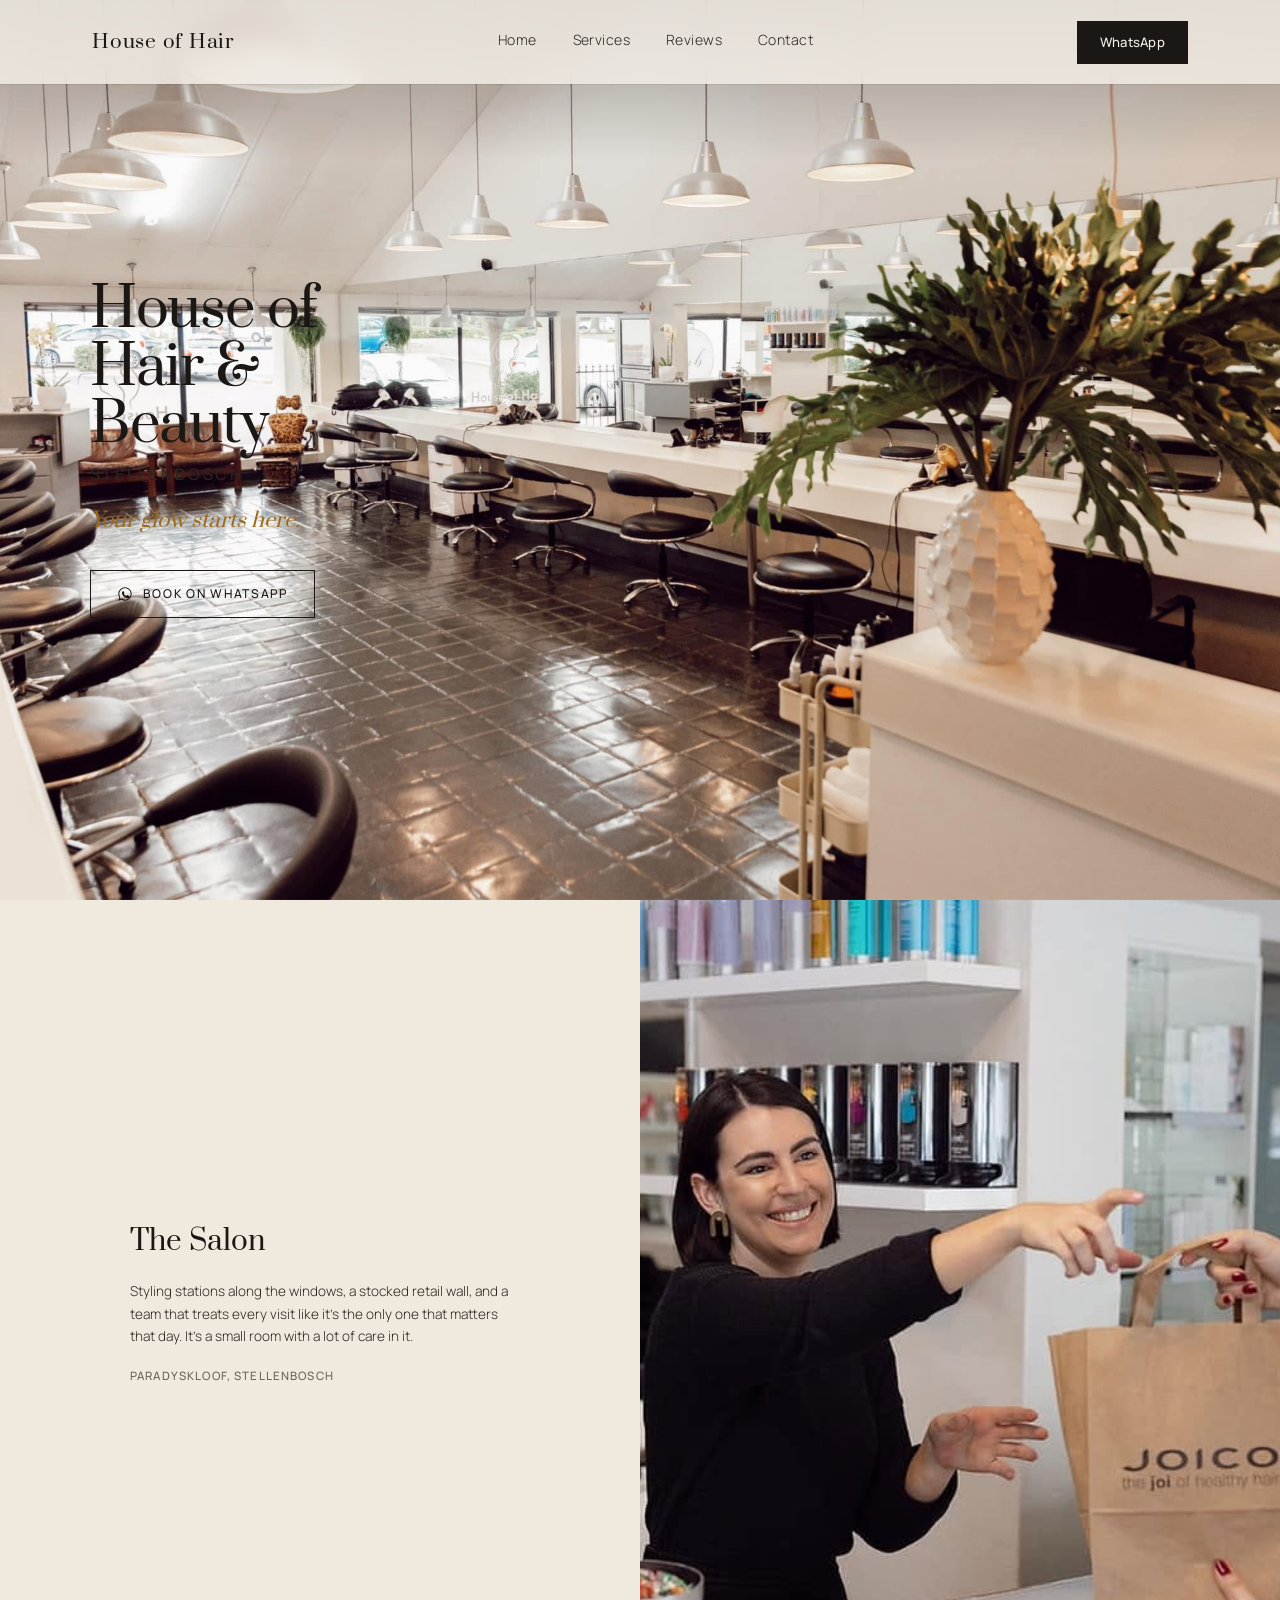
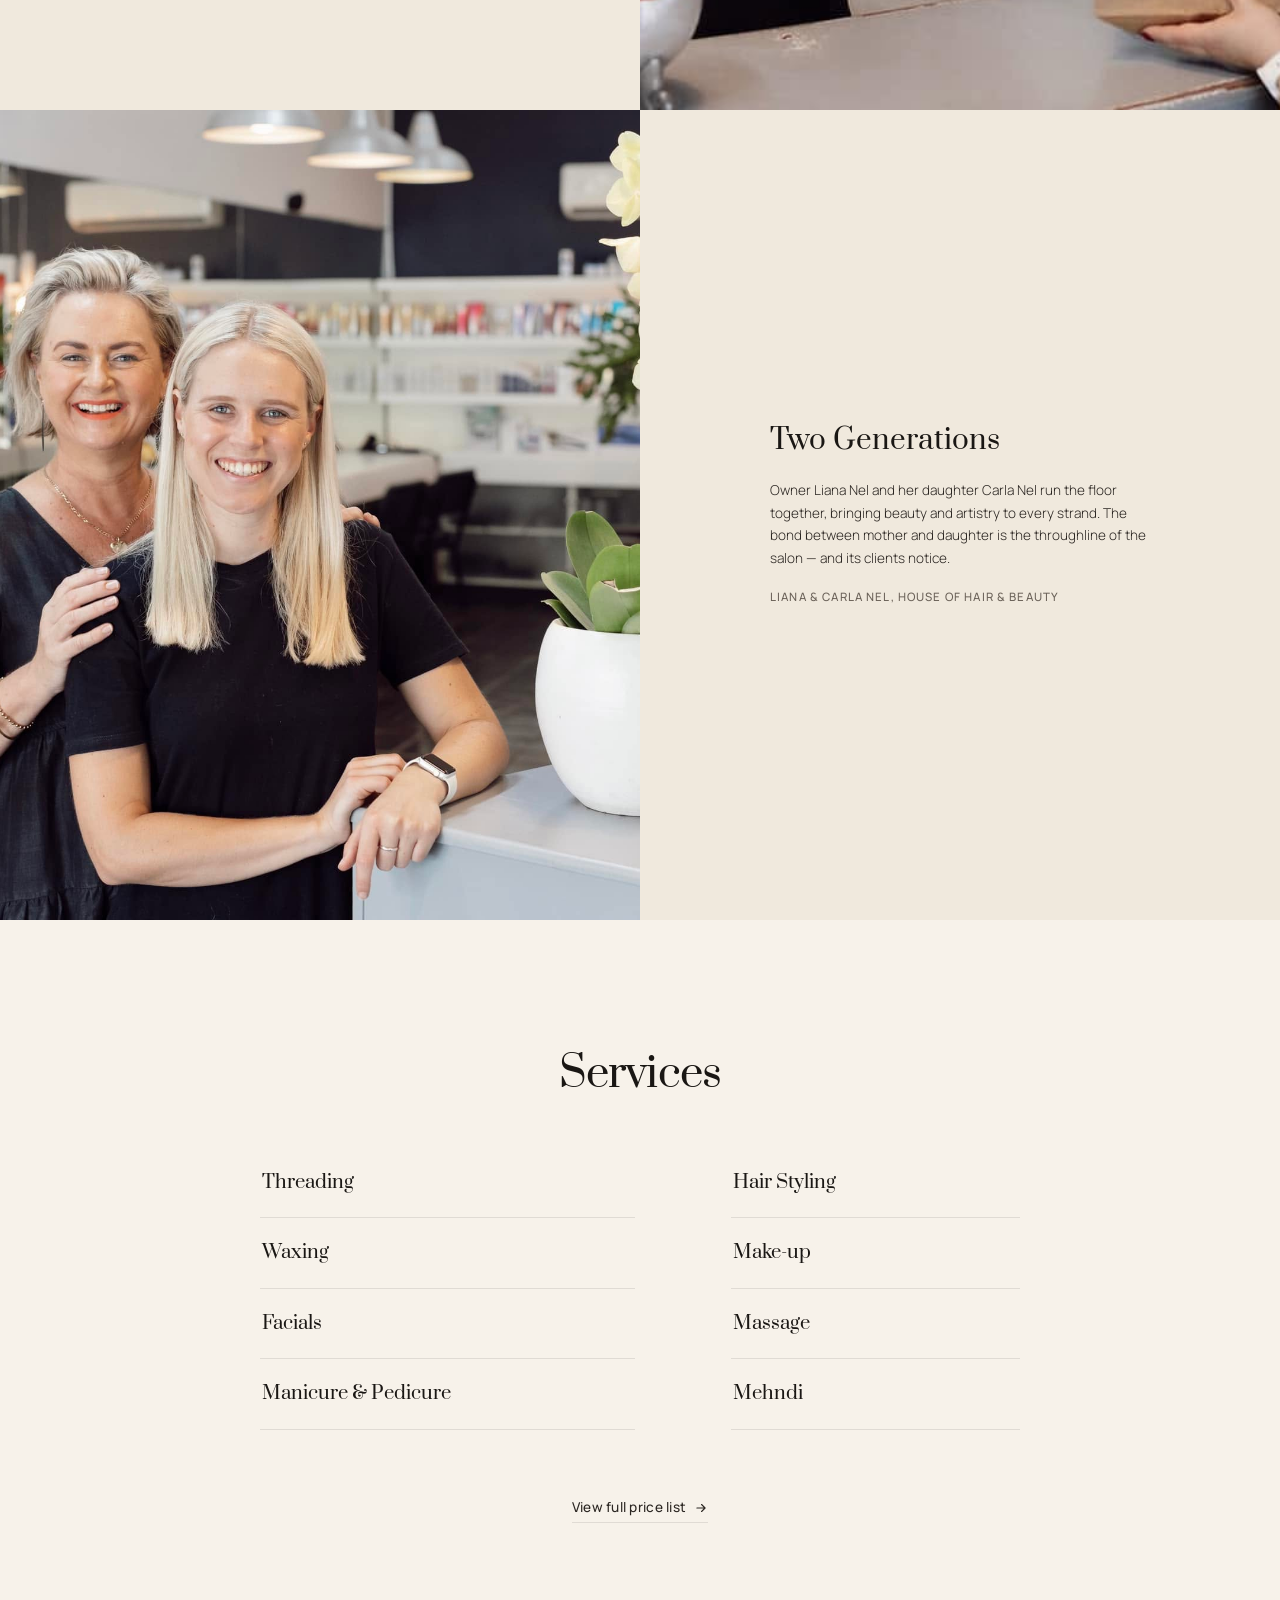
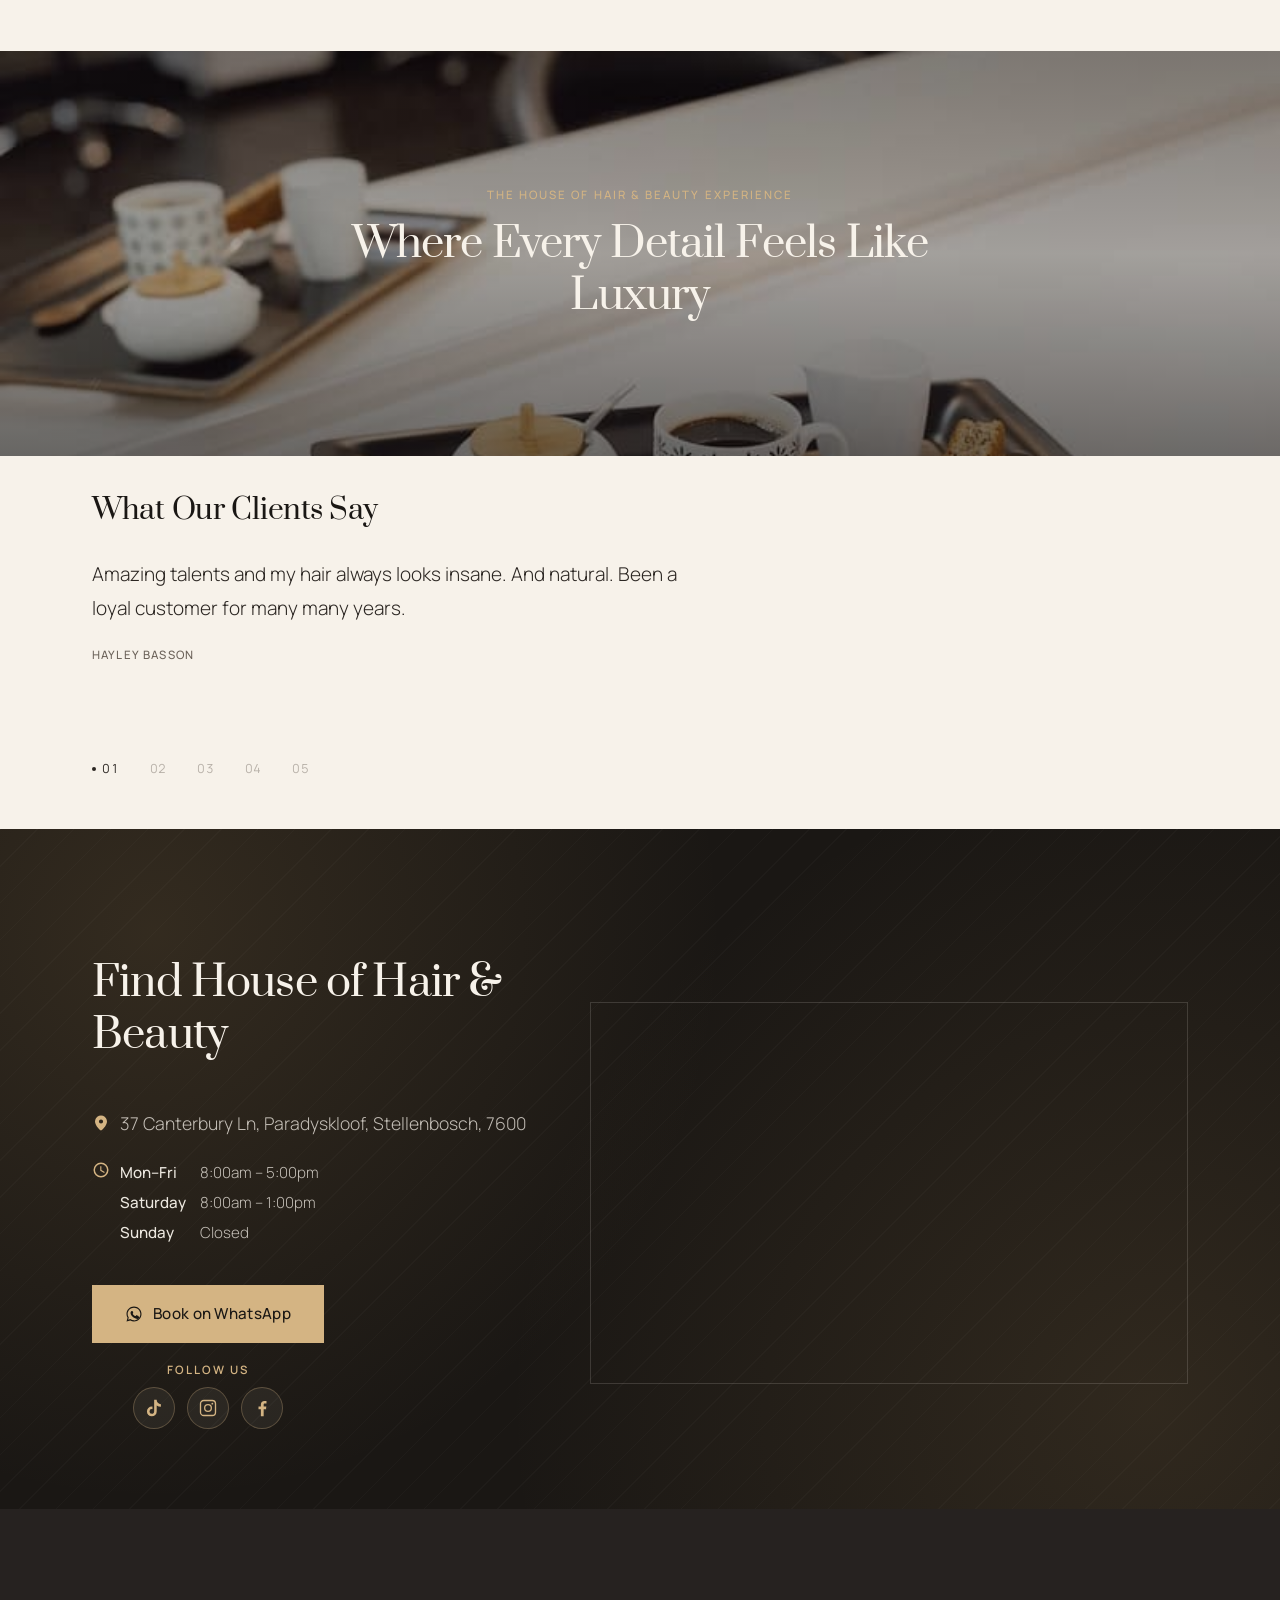
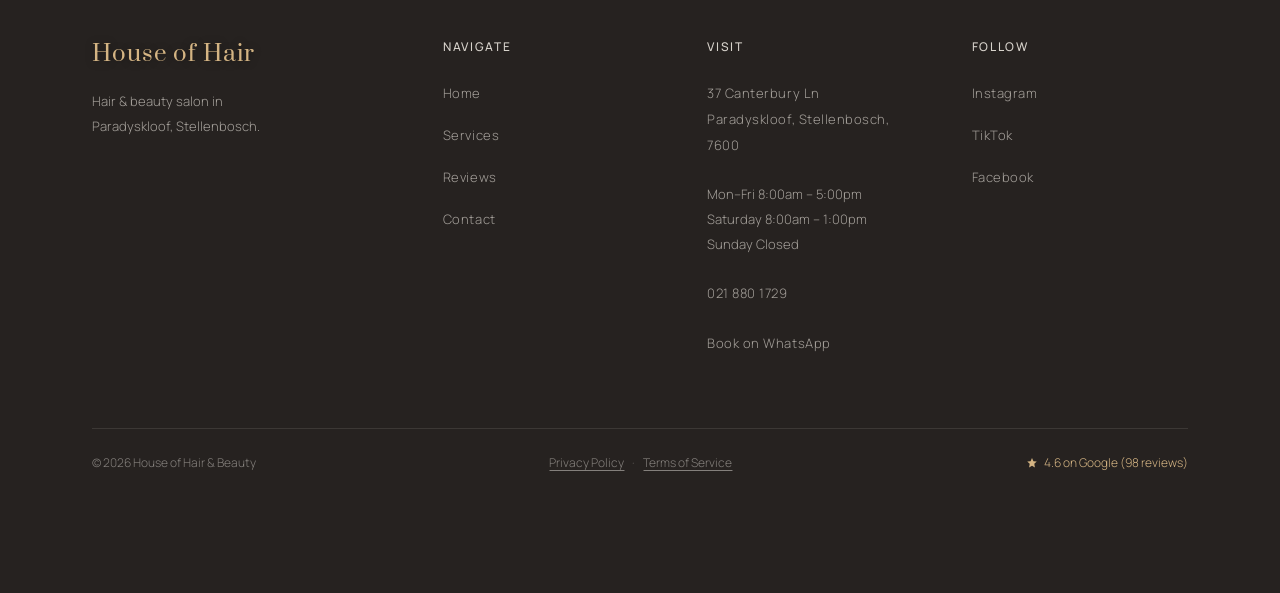
==== index.html @ fcc0238b "Add real Instagram and Facebook links TikTok remains a placeholder pending a real handle.  Co-Author" ====
<!DOCTYPE html>
<html lang="en">
<head>
<meta charset="UTF-8">
<meta name="viewport" content="width=device-width, initial-scale=1.0">
<title>House of Hair &amp; Beauty | Stellenbosch</title>
<meta name="description" content="House of Hair &amp; Beauty in Paradyskloof, Stellenbosch. Hair cutting, colour, styling and beauty treatments. Book on WhatsApp.">
<link rel="preconnect" href="https://fonts.googleapis.com">
<link rel="preconnect" href="https://fonts.gstatic.com" crossorigin>
<link href="https://fonts.googleapis.com/css2?family=Prata&family=Manrope:wght@300;400;500&display=swap" rel="stylesheet">
<link rel="stylesheet" href="style.css">
</head>
<body>

<header class="site-header" id="top">
  <div class="container header-inner">
    <a class="logo" href="index.html">House of Hair</a>
    <nav class="nav" id="site-nav">
      <a href="#hero">Home</a>
      <a href="services.html">Services</a>
      <a href="#reviews">Reviews</a>
      <a href="#contact">Contact</a>
    </nav>
    <div class="header-actions">
      <a class="btn btn-small js-whatsapp-gate" href="https://wa.me/27609820397?text=Hi%20House%20of%20Hair%20%26%20Beauty%2C%20I%27d%20like%20to%20book%20an%20appointment." target="_blank" rel="noopener">WhatsApp</a>
      <button class="nav-toggle" id="nav-toggle" aria-expanded="false" aria-controls="site-nav" aria-label="Toggle navigation menu">
        <span></span><span></span><span></span>
      </button>
    </div>
  </div>
</header>

<main>

  <!-- HERO -->
  <section class="hero" id="hero">
    <div class="hero-media" id="hero-media">
      <img src="images/hero-image.jpg" alt="" role="presentation" width="2048" height="1366" loading="eager" fetchpriority="high">
      <div class="hero-scrim"></div>
    </div>
    <div class="container">
      <div class="hero-inner">
        <h1 class="hero-mark reveal">
          <span class="hero-mark-brand">House of Hair &amp; Beauty</span>
          <span class="hero-mark-name">Stellenbosch</span>
        </h1>
        <p class="tagline reveal">Your glow starts here.</p>

        <a class="btn-hero reveal js-whatsapp-gate" href="https://wa.me/27609820397?text=Hi%20House%20of%20Hair%20%26%20Beauty%2C%20I%27d%20like%20to%20book%20an%20appointment." target="_blank" rel="noopener">
          <svg viewBox="0 0 24 24" width="16" height="16" aria-hidden="true"><path fill="currentColor" d="M17.5 14.4c-.3-.1-1.6-.8-1.9-.9-.3-.1-.4-.1-.6.1-.2.3-.7.9-.8 1-.1.2-.3.2-.5.1-1.4-.7-2.3-1.2-3.3-2.7-.2-.4.2-.4.6-1.2.1-.2 0-.4 0-.5-.1-.1-.6-1.4-.8-1.9-.2-.5-.4-.4-.6-.4h-.5c-.2 0-.5.1-.7.3-.2.3-1 1-1 2.3 0 1.4 1 2.7 1.1 2.9.1.2 2 3.1 4.9 4.3.7.3 1.2.5 1.6.6.7.2 1.3.2 1.8.1.5-.1 1.6-.7 1.9-1.3.2-.6.2-1.1.2-1.3-.1-.1-.3-.2-.5-.3z"/><path fill="currentColor" d="M12 2C6.5 2 2 6.5 2 12c0 1.9.5 3.6 1.4 5.1L2 22l5.1-1.3c1.4.8 3.1 1.3 4.9 1.3 5.5 0 10-4.5 10-10S17.5 2 12 2zm0 18.2c-1.6 0-3.2-.4-4.5-1.2l-.3-.2-3 .8.8-2.9-.2-.3C4 15 3.5 13.5 3.5 12c0-4.7 3.8-8.5 8.5-8.5s8.5 3.8 8.5 8.5-3.8 8.5-8.5 8.5z"/></svg>
          Book on WhatsApp
        </a>
      </div>
    </div>
  </section>

  <!-- THE SPACE: ALTERNATING EDITORIAL BLOCKS -->
  <section id="the-space" class="section-alt">
    <div class="editorial-rows">

      <div class="editorial-row reveal">
        <div class="editorial-media">
          <img src="images/customer-care.jpg" width="958" height="640" loading="lazy" alt="A House of Hair &amp; Beauty stylist handing a client a product bag at the retail counter">
        </div>
        <div class="editorial-copy">
          <h3>The Salon</h3>
          <p>Styling stations along the windows, a stocked retail wall, and a team that treats every visit like it's the only one that matters that day. It's a small room with a lot of care in it.</p>
          <p class="editorial-descriptor">Paradyskloof, Stellenbosch</p>
        </div>
      </div>

      <div class="editorial-row reveal">
        <div class="editorial-media">
          <img src="images/two-generations.jpg" width="2048" height="1368" loading="lazy" alt="Liana Nel and her daughter Carla Nel at House of Hair &amp; Beauty in Stellenbosch">
        </div>
        <div class="editorial-copy">
          <h3>Two Generations</h3>
          <p>Owner Liana Nel and her daughter Carla Nel run the floor together, bringing beauty and artistry to every strand. The bond between mother and daughter is the throughline of the salon &mdash; and its clients notice.</p>
          <p class="editorial-descriptor">Liana &amp; Carla Nel, House of Hair &amp; Beauty</p>
        </div>
      </div>

    </div>
  </section>

  <!-- SERVICES -->
  <!-- TODO: this category list (Threading, Waxing, Facials, Nails, Hair, Make-up, Massage, Mehndi) is still
       K3 Hair & Beauty Salon's real service list. Not confirmed for House of Hair & Beauty — see services.html. -->
  <section id="services" class="section">
    <div class="container">
      <h2 class="section-title center reveal">Services</h2>

      <ul class="service-index reveal">
        <li><a href="services.html#threading">Threading</a></li>
        <li><a href="services.html#waxing">Waxing</a></li>
        <li><a href="services.html#facials">Facials</a></li>
        <li><a href="services.html#nails">Manicure &amp; Pedicure</a></li>
        <li><a href="services.html#hair">Hair Styling</a></li>
        <li><a href="services.html#makeup">Make-up</a></li>
        <li><a href="services.html#massage">Massage</a></li>
        <li><a href="services.html#mehndi">Mehndi</a></li>
      </ul>

      <div class="service-index-cta reveal">
        <a class="text-link" href="services.html">
          View full price list
          <svg viewBox="0 0 24 24" width="14" height="14" aria-hidden="true"><path fill="none" stroke="currentColor" stroke-width="2" stroke-linecap="round" stroke-linejoin="round" d="M5 12h13M13 6l6 6-6 6"/></svg>
        </a>
      </div>
    </div>
  </section>

  <!-- EXPERIENCE BAND -->
  <section id="reviews" class="experience-band">
    <img src="images/treat-yourself.jpg" alt="" role="presentation" width="800" height="534" loading="lazy">
    <div class="experience-scrim"></div>
    <div class="container experience-inner reveal">
      <p class="experience-eyebrow">The House of Hair &amp; Beauty Experience</p>
      <h2 class="section-title">Where Every Detail Feels Like Luxury</h2>
    </div>
  </section>

  <!-- REVIEWS: ROTATING TESTIMONIAL -->
  <section id="testimonials" class="section">
    <div class="container">
      <h2 class="testimonial-heading reveal">What Our Clients Say</h2>

      <div class="testimonial reveal" tabindex="0" aria-roledescription="carousel" aria-label="Client testimonials">
        <div class="testimonial-track">

          <blockquote class="testimonial-slide is-active">
            <p>Amazing talents and my hair always looks insane. And natural. Been a loyal customer for many many years.</p>
            <cite>Hayley Basson</cite>
          </blockquote>

          <blockquote class="testimonial-slide">
            <p>I visited this salon today for the very first time! But what an amazing experience! A salon that&rsquo;s filled with warmth, friendly and professional staff! Right from the shampoo girls to your stylists, absolutely fabulous! This will be my first of many more!</p>
            <cite>Faieza Paloan</cite>
          </blockquote>

          <blockquote class="testimonial-slide">
            <p>I would come back purely just for the head massage and wash from Janine, she was fantastic! What I asked for + results!</p>
            <cite>Corli Bosman</cite>
          </blockquote>

          <blockquote class="testimonial-slide">
            <p>I had my monthly hair cut with Stephanie, but also other skilled hairstylists at this branch for nearly three years and had no complaints. Now that I&rsquo;ve moved away, I realised just how good they were, even with a simple haircut.</p>
            <cite>Gerhard Olivier</cite>
          </blockquote>

          <blockquote class="testimonial-slide">
            <p>I went for my first haircut with Stefani and I am very happy. Very friendly and good service. Would recommend.</p>
            <cite>Marcelle du Plessis</cite>
          </blockquote>

        </div>

        <div class="testimonial-nums" role="tablist" aria-label="Choose testimonial">
          <button class="testimonial-num is-active" type="button" role="tab" aria-selected="true" aria-label="Testimonial 1, Hayley Basson">01</button>
          <button class="testimonial-num" type="button" role="tab" aria-selected="false" aria-label="Testimonial 2, Faieza Paloan">02</button>
          <button class="testimonial-num" type="button" role="tab" aria-selected="false" aria-label="Testimonial 3, Corli Bosman">03</button>
          <button class="testimonial-num" type="button" role="tab" aria-selected="false" aria-label="Testimonial 4, Gerhard Olivier">04</button>
          <button class="testimonial-num" type="button" role="tab" aria-selected="false" aria-label="Testimonial 5, Marcelle du Plessis">05</button>
        </div>
      </div>
    </div>
  </section>

  <!-- CONTACT -->
  <section id="contact" class="section section-dark">
    <div class="contact-texture" aria-hidden="true"></div>
    <div class="container contact-grid reveal">
      <div class="contact-copy">
        <h2 class="section-title">Find House of Hair &amp; Beauty</h2>
        <p class="contact-address">
          <svg viewBox="0 0 24 24" width="18" height="18" aria-hidden="true"><path fill="currentColor" d="M12 2C7.6 2 4 5.6 4 10c0 5.4 7 12 8 12s8-6.6 8-12c0-4.4-3.6-8-8-8zm0 10.8a2.8 2.8 0 1 1 0-5.6 2.8 2.8 0 0 1 0 5.6z"/></svg>
          37 Canterbury Ln, Paradyskloof, Stellenbosch, 7600
        </p>

        <div class="contact-hours">
          <svg viewBox="0 0 24 24" width="18" height="18" aria-hidden="true"><path fill="currentColor" d="M12 2a10 10 0 1 0 0 20 10 10 0 0 0 0-20zm0 18a8 8 0 1 1 0-16 8 8 0 0 1 0 16zm.5-13H11v6l5.2 3.1.8-1.3-4.5-2.7V7z"/></svg>
          <dl>
            <div><dt>Mon&ndash;Fri</dt><dd>8:00am &ndash; 5:00pm</dd></div>
            <div><dt>Saturday</dt><dd>8:00am &ndash; 1:00pm</dd></div>
            <div><dt>Sunday</dt><dd>Closed</dd></div>
          </dl>
        </div>

        <div class="contact-cta">
          <a class="btn btn-primary js-whatsapp-gate" href="https://wa.me/27609820397?text=Hi%20House%20of%20Hair%20%26%20Beauty%2C%20I%27d%20like%20to%20book%20an%20appointment." target="_blank" rel="noopener">
            <svg viewBox="0 0 24 24" width="18" height="18" aria-hidden="true"><path fill="currentColor" d="M17.5 14.4c-.3-.1-1.6-.8-1.9-.9-.3-.1-.4-.1-.6.1-.2.3-.7.9-.8 1-.1.2-.3.2-.5.1-1.4-.7-2.3-1.2-3.3-2.7-.2-.4.2-.4.6-1.2.1-.2 0-.4 0-.5-.1-.1-.6-1.4-.8-1.9-.2-.5-.4-.4-.6-.4h-.5c-.2 0-.5.1-.7.3-.2.3-1 1-1 2.3 0 1.4 1 2.7 1.1 2.9.1.2 2 3.1 4.9 4.3.7.3 1.2.5 1.6.6.7.2 1.3.2 1.8.1.5-.1 1.6-.7 1.9-1.3.2-.6.2-1.1.2-1.3-.1-.1-.3-.2-.5-.3z"/><path fill="currentColor" d="M12 2C6.5 2 2 6.5 2 12c0 1.9.5 3.6 1.4 5.1L2 22l5.1-1.3c1.4.8 3.1 1.3 4.9 1.3 5.5 0 10-4.5 10-10S17.5 2 12 2zm0 18.2c-1.6 0-3.2-.4-4.5-1.2l-.3-.2-3 .8.8-2.9-.2-.3C4 15 3.5 13.5 3.5 12c0-4.7 3.8-8.5 8.5-8.5s8.5 3.8 8.5 8.5-3.8 8.5-8.5 8.5z"/></svg>
            Book on WhatsApp
          </a>

          <div class="follow-us">
            <span class="follow-us-label">Follow Us</span>
            <div class="social-links">
              <!-- TODO: real TikTok handle not yet supplied -->
              <a class="social-icon" href="#" target="_blank" rel="noopener" aria-label="House of Hair & Beauty on TikTok">
                <svg viewBox="0 0 24 24" width="20" height="20" aria-hidden="true"><path fill="currentColor" d="M16.6 5.82c-.9-.98-1.4-2.26-1.4-3.62h-3.02v13.9c0 1.55-1.26 2.8-2.8 2.8a2.8 2.8 0 0 1-2.8-2.8 2.8 2.8 0 0 1 2.8-2.8c.28 0 .55.04.8.12V10.3a5.94 5.94 0 0 0-.8-.06 5.86 5.86 0 0 0-5.86 5.86A5.86 5.86 0 0 0 9.38 22a5.86 5.86 0 0 0 5.86-5.86V9.01a8.6 8.6 0 0 0 5.02 1.61V7.6a5.6 5.6 0 0 1-3.66-1.78z"/></svg>
              </a>
              <a class="social-icon" href="https://www.instagram.com/houseofhair_stb/" target="_blank" rel="noopener" aria-label="House of Hair & Beauty on Instagram">
                <svg viewBox="0 0 24 24" width="20" height="20" aria-hidden="true"><path fill="none" stroke="currentColor" stroke-width="1.6" d="M7 3h10a4 4 0 0 1 4 4v10a4 4 0 0 1-4 4H7a4 4 0 0 1-4-4V7a4 4 0 0 1 4-4z"/><circle cx="12" cy="12" r="4" fill="none" stroke="currentColor" stroke-width="1.6"/><circle cx="17.2" cy="6.8" r="1.1" fill="currentColor"/></svg>
              </a>
              <a class="social-icon" href="https://www.facebook.com/profile.php?id=100091155585406" target="_blank" rel="noopener" aria-label="House of Hair & Beauty on Facebook">
                <svg viewBox="0 0 24 24" width="20" height="20" aria-hidden="true"><path fill="currentColor" d="M14 22v-8.4h2.8l.4-3.3H14V8.2c0-.96.27-1.6 1.64-1.6h1.75V3.66C17.08 3.6 16.05 3.5 14.85 3.5c-2.5 0-4.2 1.53-4.2 4.34v2.46H7.8v3.3h2.85V22h3.35z"/></svg>
              </a>
            </div>
          </div>
        </div>
      </div>

      <div class="map-wrap">
        <iframe
          title="House of Hair & Beauty location map"
          src="https://www.google.com/maps?q=37+Canterbury+Ln,+Paradyskloof,+Stellenbosch,+7600&output=embed"
          loading="lazy"
          referrerpolicy="no-referrer-when-downgrade">
        </iframe>
      </div>
    </div>
  </section>

</main>

<a class="mobile-cta js-whatsapp-gate" href="https://wa.me/27609820397?text=Hi%20House%20of%20Hair%20%26%20Beauty%2C%20I%27d%20like%20to%20book%20an%20appointment." target="_blank" rel="noopener" aria-label="Book on WhatsApp">
  <svg viewBox="0 0 24 24" width="20" height="20" aria-hidden="true"><path fill="currentColor" d="M17.5 14.4c-.3-.1-1.6-.8-1.9-.9-.3-.1-.4-.1-.6.1-.2.3-.7.9-.8 1-.1.2-.3.2-.5.1-1.4-.7-2.3-1.2-3.3-2.7-.2-.4.2-.4.6-1.2.1-.2 0-.4 0-.5-.1-.1-.6-1.4-.8-1.9-.2-.5-.4-.4-.6-.4h-.5c-.2 0-.5.1-.7.3-.2.3-1 1-1 2.3 0 1.4 1 2.7 1.1 2.9.1.2 2 3.1 4.9 4.3.7.3 1.2.5 1.6.6.7.2 1.3.2 1.8.1.5-.1 1.6-.7 1.9-1.3.2-.6.2-1.1.2-1.3-.1-.1-.3-.2-.5-.3z"/><path fill="currentColor" d="M12 2C6.5 2 2 6.5 2 12c0 1.9.5 3.6 1.4 5.1L2 22l5.1-1.3c1.4.8 3.1 1.3 4.9 1.3 5.5 0 10-4.5 10-10S17.5 2 12 2zm0 18.2c-1.6 0-3.2-.4-4.5-1.2l-.3-.2-3 .8.8-2.9-.2-.3C4 15 3.5 13.5 3.5 12c0-4.7 3.8-8.5 8.5-8.5s8.5 3.8 8.5 8.5-3.8 8.5-8.5 8.5z"/></svg>
  <span>Book on WhatsApp</span>
</a>

<a id="cart-badge" class="cart-badge" href="services.html" hidden>
  <span class="cart-badge-meta"><span id="cart-badge-count"></span> selected &middot; <span id="cart-badge-total" class="cart-badge-total"></span></span>
  <span class="cart-badge-cta">View cart</span>
</a>

<!-- WHATSAPP GATE: offered when a generic WhatsApp button is pressed with an empty cart -->
<div id="whatsapp-gate-modal" class="modal whatsapp-gate" hidden>
  <div class="modal-backdrop" data-gate-close></div>
  <div class="modal-panel whatsapp-gate-panel" role="dialog" aria-modal="true" aria-labelledby="whatsapp-gate-title">
    <button type="button" class="modal-close" data-gate-close aria-label="Close">
      <svg viewBox="0 0 24 24" width="18" height="18" aria-hidden="true"><path fill="none" stroke="currentColor" stroke-width="2" stroke-linecap="round" d="M6 6l12 12M18 6L6 18"/></svg>
    </button>
    <h2 id="whatsapp-gate-title">Before you go</h2>
    <p class="whatsapp-gate-copy">Choosing your services first means we know exactly what you're booking and what it costs, or you're welcome to just message us directly.</p>
    <div class="whatsapp-gate-actions">
      <button type="button" class="btn btn-primary whatsapp-gate-choose" id="whatsapp-gate-choose">
        Choose services &amp; book
        <span class="whatsapp-gate-tag">Recommended</span>
      </button>
      <button type="button" class="whatsapp-gate-skip" id="whatsapp-gate-skip">Go straight to WhatsApp</button>
    </div>
  </div>
</div>

<footer class="site-footer">
  <div class="container footer-grid">

    <div class="footer-col footer-brand">
      <span class="logo">House of Hair</span>
      <p>Hair &amp; beauty salon in Paradyskloof, Stellenbosch.</p>
    </div>

    <div class="footer-col">
      <h3>Navigate</h3>
      <ul>
        <li><a href="#hero">Home</a></li>
        <li><a href="services.html">Services</a></li>
        <li><a href="#reviews">Reviews</a></li>
        <li><a href="#contact">Contact</a></li>
      </ul>
    </div>

    <div class="footer-col">
      <h3>Visit</h3>
      <p><a href="https://www.google.com/maps/search/?api=1&query=37+Canterbury+Ln,+Paradyskloof,+Stellenbosch,+7600" target="_blank" rel="noopener">37 Canterbury Ln<br>Paradyskloof, Stellenbosch, 7600</a></p>
      <p>Mon&ndash;Fri 8:00am &ndash; 5:00pm<br>Saturday 8:00am &ndash; 1:00pm<br>Sunday Closed</p>
      <p><a href="tel:+27218801729">021 880 1729</a></p>
      <p><a class="js-whatsapp-gate" href="https://wa.me/27609820397?text=Hi%20House%20of%20Hair%20%26%20Beauty%2C%20I%27d%20like%20to%20book%20an%20appointment." target="_blank" rel="noopener">Book on WhatsApp</a></p>
    </div>

    <div class="footer-col">
      <h3>Follow</h3>
      <!-- TODO: real TikTok handle not yet supplied -->
      <ul>
        <li><a href="https://www.instagram.com/houseofhair_stb/" target="_blank" rel="noopener">Instagram</a></li>
        <li><a href="#" target="_blank" rel="noopener">TikTok</a></li>
        <li><a href="https://www.facebook.com/profile.php?id=100091155585406" target="_blank" rel="noopener">Facebook</a></li>
      </ul>
    </div>

    <div class="footer-bottom">
      <p>&copy; <span id="year">2026</span> House of Hair &amp; Beauty</p>
      <p class="footer-legal">
        <a href="privacy-policy.html">Privacy Policy</a><span class="divider" aria-hidden="true">&middot;</span><a href="terms.html">Terms of Service</a>
      </p>
      <p class="footer-rating">
        <svg viewBox="0 0 24 24" width="12" height="12" aria-hidden="true"><path fill="currentColor" d="M12 2l2.9 6.26L21.5 9l-4.9 4.36L17.8 21 12 17.27 6.2 21l1.2-7.64L2.5 9l6.6-.74L12 2z"/></svg>
        4.6 on Google (98 reviews)
      </p>
    </div>

  </div>
</footer>

<script src="script.js"></script>
</body>
</html>
---- style.css ----
/* ==========================================================================
   House of Hair & Beauty — Stylesheet
   Design system: CLAUDE.md — sharp geometry, restrained editorial, one motion
   treatment, header transitions on scroll, single-quote testimonials.
   ========================================================================== */

:root {
  --cream: #f7f2ea;
  --cream-alt: #f0e9dd;
  --black: #1a1714;
  --black-soft: #262220;
  --gold: #b8935a;
  --gold-light: #d4b483;
  --gold-deep: #9c6a1f;
  --ink: #2b2622;
  --ink-muted: #6b6259;
  --border: rgba(26, 23, 20, 0.1);

  --font-serif: 'Prata', Georgia, 'Times New Roman', serif;
  --font-sans: 'Manrope', 'Helvetica Neue', Arial, sans-serif;

  --ease: cubic-bezier(0.16, 1, 0.3, 1);

  --max-width: 1160px;

  /* spacing scale */
  --sp-1: 8px;
  --sp-2: 16px;
  --sp-3: 24px;
  --sp-4: 32px;
  --sp-6: 48px;
  --sp-8: 64px;
  --sp-12: 96px;
  --sp-16: 128px;
  --sp-20: 160px;
}

* { box-sizing: border-box; }

html { scroll-behavior: smooth; }

body {
  margin: 0;
  background: var(--cream);
  color: var(--ink);
  font-family: var(--font-sans);
  font-weight: 300;
  font-size: 16px;
  line-height: 1.6;
  -webkit-font-smoothing: antialiased;
}

/* Scroll lock while the mobile menu is open. Position-fixed rather than plain
   overflow:hidden, which mobile Safari ignores; script.js stores the scroll
   offset in `top` and restores it on close. */
body.nav-open {
  position: fixed;
  left: 0;
  right: 0;
  width: 100%;
  overflow: hidden;
}

img { max-width: 100%; display: block; }

.container {
  max-width: var(--max-width);
  margin: 0 auto;
  padding: 0 32px;
}

h1, h2, h3 {
  font-family: var(--font-serif);
  font-weight: 400;
  color: var(--black);
  margin: 0;
}

a { color: inherit; text-decoration: none; }

:focus-visible {
  outline: 2px solid var(--gold-deep);
  outline-offset: 3px;
}

.section-title {
  font-size: clamp(1.9rem, 3.5vw, 2.6rem);
  font-weight: 400;
  line-height: 1.25;
  letter-spacing: -0.02em;
  margin-bottom: 48px;
}

.section-title.center { text-align: center; }

/* ---------- Buttons ---------- */

.btn {
  display: inline-flex;
  align-items: center;
  gap: 10px;
  padding: 16px 32px;
  border-radius: 0;
  font-family: var(--font-sans);
  font-size: 0.95rem;
  letter-spacing: 0.02em;
  font-weight: 500;
  cursor: pointer;
  transition: background-color 0.2s ease, color 0.2s ease, border-color 0.2s ease, transform 0.2s ease;
}

.btn-primary {
  background: var(--black);
  color: var(--cream);
  border: 1px solid var(--black);
}

.btn-primary:hover,
.btn-primary:focus-visible {
  background: var(--cream);
  color: var(--black);
  transform: translateY(-2px);
}

.btn-small {
  padding: 10px 22px;
  font-size: 0.82rem;
  background: var(--black);
  color: var(--cream);
  border: 1px solid var(--black);
}

.btn-small:hover,
.btn-small:focus-visible {
  background: var(--cream);
  color: var(--black);
  transform: translateY(-2px);
}

@media (prefers-reduced-motion: reduce) {
  .btn { transition: background-color 0.2s ease, color 0.2s ease, border-color 0.2s ease; }
  .btn:hover, .btn:focus-visible { transform: none; }
}

/* ---------- Header ---------- */

.site-header {
  position: fixed;
  top: 0;
  left: 0;
  right: 0;
  z-index: 100;
  border-bottom: 1px solid transparent;
  transition: border-color 0.35s ease;
}

/* The blur lives on a pseudo-element, NOT on .site-header itself. A
   backdrop-filter makes an element the containing block for its
   position: fixed descendants — with it on the header, the mobile nav overlay
   collapsed to the header's own 64px box the moment the header went
   translucent, i.e. everywhere except the very top of the page. */
.site-header::before {
  content: '';
  position: absolute;
  inset: 0;
  z-index: -1;
  background-color: transparent;
  transition: background-color 0.35s ease, backdrop-filter 0.35s ease;
}

.site-header.is-scrolled::before {
  background-color: rgba(247, 242, 234, 0.8);
  -webkit-backdrop-filter: blur(12px);
  backdrop-filter: blur(12px);
}

.site-header.is-scrolled {
  border-bottom-color: rgba(26, 23, 20, 0.08);
}

@supports not ((backdrop-filter: blur(1px)) or (-webkit-backdrop-filter: blur(1px))) {
  .site-header.is-scrolled::before { background-color: rgba(247, 242, 234, 0.94); }
}

.header-inner {
  display: grid;
  grid-template-columns: auto 1fr auto;
  align-items: center;
  gap: 24px;
  height: 84px;
}

.logo {
  font-family: var(--font-serif);
  font-size: 1.2rem;
  font-weight: 400;
  letter-spacing: 0.04em;
  white-space: nowrap;
  color: var(--cream);
  text-shadow: 0 1px 8px rgba(0, 0, 0, 0.35);
  transition: color 0.35s ease, text-shadow 0.35s ease;
}

.site-header.is-scrolled .logo { color: var(--black); text-shadow: none; }

/* the mark is a link back to the home page on both pages */
a.logo:hover,
a.logo:focus-visible { color: var(--gold-light); }

.site-header.is-scrolled a.logo:hover,
.site-header.is-scrolled a.logo:focus-visible { color: var(--gold-deep); }

.nav {
  display: flex;
  justify-content: center;
  gap: clamp(16px, 3vw, 36px);
}

.nav a {
  font-size: 0.88rem;
  letter-spacing: 0.03em;
  color: var(--cream);
  text-shadow: 0 1px 8px rgba(0, 0, 0, 0.35);
  position: relative;
  padding-bottom: 4px;
  transition: color 0.35s ease, text-shadow 0.35s ease;
}

.site-header.is-scrolled .nav a { color: var(--ink); text-shadow: none; }
body.nav-open .nav a { text-shadow: none; }

.nav a::after {
  content: '';
  position: absolute;
  left: 0; right: 0; bottom: 0;
  height: 1px;
  background: var(--ink);
  transform: scaleX(0);
  transform-origin: left;
  transition: transform 0.2s ease;
}

.nav a:hover::after,
.nav a:focus-visible::after { transform: scaleX(1); }

/* current page: standing underline and accent colour, on both the inline nav
   and the mobile overlay */
.site-header .nav a[aria-current="page"] { color: var(--gold-deep); }

.site-header .nav a[aria-current="page"]::after {
  background: var(--gold-deep);
  transform: scaleX(1);
}

.header-actions {
  display: flex;
  align-items: center;
  gap: 16px;
  justify-self: end;
}

/* Hidden over the hero (nothing to compete with the hero's own WhatsApp CTA)
   and revealed once the visitor has scrolled past it — driven by the same
   body.is-past-hero flag as the mobile floating button, set in script.js.
   Opacity/pointer-events only, so the hamburger button never shifts. */
.header-actions .btn-small {
  opacity: 0;
  pointer-events: none;
  transition: opacity 0.3s ease, background-color 0.2s ease, color 0.2s ease, border-color 0.2s ease, transform 0.2s ease;
}

body.is-past-hero .header-actions .btn-small {
  opacity: 1;
  pointer-events: auto;
}

@media (prefers-reduced-motion: reduce) {
  .header-actions .btn-small { transition: opacity 0.2s ease, background-color 0.2s ease, color 0.2s ease; }
}

.nav-toggle {
  display: none;
  flex-direction: column;
  justify-content: center;
  gap: 5px;
  width: 32px;
  height: 32px;
  padding: 0;
  border: 0;
  background: none;
  cursor: pointer;
  z-index: 110;
  position: relative;
}

.nav-toggle span {
  display: block;
  width: 100%;
  height: 1.5px;
  background: var(--cream);
  transition: background-color 0.35s ease, transform 0.25s ease, opacity 0.25s ease;
}

.site-header.is-scrolled .nav-toggle span { background: var(--black); }
body.nav-open .nav-toggle span { background: var(--black); }

.nav-toggle[aria-expanded="true"] span:nth-child(1) { transform: translateY(6.5px) rotate(45deg); }
.nav-toggle[aria-expanded="true"] span:nth-child(2) { opacity: 0; }
.nav-toggle[aria-expanded="true"] span:nth-child(3) { transform: translateY(-6.5px) rotate(-45deg); }

@media (max-width: 900px) {
  .nav a { font-size: 0.82rem; }
}

/* Mobile header: matches the site's main 780px mobile breakpoint, so there is
   no band where the inline desktop links crowd the WhatsApp button. */
@media (max-width: 780px) {
  .header-inner { height: 64px; gap: 12px; }

  .nav-toggle { display: flex; }

  /* Inline links never render at mobile — the nav becomes a full-screen
     overlay, parked off-screen until opened. */
  .nav {
    position: fixed;
    inset: 0;
    width: 100%;
    height: 100%;
    z-index: 105;
    flex-direction: column;
    align-items: center;
    justify-content: center;
    gap: var(--sp-4);
    /* fully opaque — page content must never show through */
    background-color: var(--cream);
    transform: translateY(-100%);
    transition: transform 0.4s cubic-bezier(0.16, 1, 0.3, 1);
    overscroll-behavior: contain;
  }

  .nav.is-open { transform: translateY(0); }

  .nav a {
    color: var(--ink);
    font-size: 1.1rem;
    padding: 8px 0;
  }

  .nav a::after { display: none; }

  /* smaller WhatsApp pill so mark + button + hamburger all breathe */
  .header-actions { gap: 12px; }

  .header-actions .btn-small {
    padding: 8px 14px;
    font-size: 0.72rem;
    letter-spacing: 0.01em;
  }
}

@media (prefers-reduced-motion: reduce) {
  .nav { transition: none; }
}

/* ---------- Hero ---------- */

.hero {
  position: relative;
  isolation: isolate;
  height: 100vh;
  height: 100dvh;
  min-height: 100vh;
  min-height: 100dvh;
  display: flex;
  align-items: center;
  padding: 0;
  text-align: left;
  overflow: hidden;
  color: var(--ink);
}

.hero .container {
  width: 100%;
  max-width: none;
  margin: 0;
  padding: 0;
}

.hero-media {
  position: absolute;
  inset: 0;
  z-index: -1;
}

.hero-media img {
  width: 100%;
  height: 100%;
  object-fit: cover;
  object-position: 58% 40%;
  animation: heroScaleIn 6s cubic-bezier(0.16, 1, 0.3, 1) forwards;
}

@keyframes heroScaleIn {
  from { transform: scale(1.08); }
  to { transform: scale(1); }
}

.hero-scrim {
  position: absolute;
  inset: 0;
  /* subtle top scrim only, for header legibility over the image */
  background: linear-gradient(180deg, rgba(15, 13, 11, 0.32) 0%, transparent 160px);
}

.hero-inner {
  max-width: 420px;
  margin: 0;
  padding-left: 7vw;
}

.hero-mark {
  margin: 0 0 18px;
  color: var(--black);
}

.hero-mark-brand {
  display: block;
  font-family: var(--font-serif);
  font-weight: 400;
  font-size: clamp(2.2rem, 4.6vw, 3.4rem);
  line-height: 1.05;
  letter-spacing: -0.02em;
  color: var(--black);
}

.hero-mark-name {
  display: block;
  font-family: var(--font-sans);
  font-weight: 500;
  font-size: clamp(0.85rem, 1.3vw, 1rem);
  letter-spacing: 0.18em;
  text-transform: uppercase;
  color: var(--ink);
  margin-top: 8px;
}

.tagline {
  font-family: var(--font-serif);
  font-style: italic;
  font-size: clamp(1.1rem, 1.6vw, 1.3rem);
  color: var(--gold-deep);
  margin: 0 0 32px;
}

.btn-hero {
  display: inline-flex;
  align-items: center;
  gap: 10px;
  padding: 13px 26px;
  border: 1.5px solid var(--black);
  border-radius: 0;
  color: var(--black);
  background: transparent;
  font-family: var(--font-sans);
  font-size: 0.76rem;
  font-weight: 500;
  letter-spacing: 0.14em;
  text-transform: uppercase;
}

a.btn-hero {
  transition: background-color 0.2s ease, color 0.2s ease, transform 0.2s ease;
}

.btn-hero:hover,
.btn-hero:focus-visible {
  background: var(--black);
  color: var(--cream);
  transform: translateY(-2px);
}

@media (prefers-reduced-motion: reduce) {
  .hero-media img { animation: none; }
  .btn-hero { transition: background-color 0.2s ease, color 0.2s ease; }
  .btn-hero:hover, .btn-hero:focus-visible { transform: none; }
}

@media (max-width: 780px) {
  .hero-inner { max-width: 100%; padding-left: 28px; padding-right: 28px; }
  .hero-media img { object-position: 80% 38%; }
  .hero-mark, .hero-mark-brand, .hero-mark-name { color: var(--cream); }
  .hero-mark-brand { text-shadow: 0 4px 30px rgba(0, 0, 0, 0.4); }
  .hero-mark-name { color: rgba(247, 242, 234, 0.8); }
  .tagline { color: var(--gold-light); }
  .btn-hero { border-color: var(--cream); color: var(--cream); }
  .btn-hero:hover, .btn-hero:focus-visible { background: var(--cream); color: var(--black); }
  .hero-scrim {
    background: linear-gradient(90deg, rgba(15, 13, 11, 0.62) 0%, rgba(15, 13, 11, 0.4) 45%, rgba(15, 13, 11, 0.15) 75%);
  }
}

/* ---------- Sections ---------- */

.section { padding: 128px 0; }
.section-alt { background: var(--cream-alt); }

/* Anchor targets: offset by the fixed header's height plus a small buffer,
   so a jump-to never leaves the section heading hidden underneath it */
#the-space, #services, #reviews, #testimonials, #contact { scroll-margin-top: 112px; }

/* mobile header is 64px — clear it plus a comfortable buffer so a heading is
   never sliced by the bar it lands under */
@media (max-width: 780px) {
  #the-space, #services, #reviews, #testimonials, #contact { scroll-margin-top: 96px; }
}

/* Sections that follow a full-bleed image/video: sit flush, no dead cream band */
#testimonials { padding-top: var(--sp-4); }

/* Testimonials are a tight, single block — no oversized default section padding.
   Kept deliberately tighter than most sections so the video + full testimonial
   block (heading, quote, attribution, indicators) fit one viewport together. */
#testimonials { padding-bottom: var(--sp-6); }

.section-dark {
  background: var(--black);
  color: var(--cream);
  padding-bottom: 80px;
}

.section-dark .section-title,
.section-dark h2 { color: var(--cream); }

@media (max-width: 780px) {
  .section { padding: 72px 0; }
  #testimonials { padding-top: var(--sp-4); }
  #testimonials { padding-bottom: var(--sp-6); }
}

/* ---------- Services index (home) ---------- */

/* The eight category names as a plain typographic list. Prices live on
   services.html, so the home page names the categories and nothing else. */
.service-index {
  list-style: none;
  margin: 0 auto;
  padding: 0;
  max-width: 760px;
  display: grid;
  grid-auto-flow: column;
  grid-template-rows: repeat(4, auto);
  gap: 0 var(--sp-12);
}

.service-index li {
  border-bottom: 1px solid var(--border);
}

.service-index li a {
  display: block;
  font-family: var(--font-serif);
  font-weight: 400;
  font-size: 1.15rem;
  color: var(--black);
  text-decoration: none;
  padding: 20px 2px;
  transition: color 200ms ease, opacity 200ms ease;
}

.service-index li a:hover,
.service-index li a:focus-visible {
  color: var(--gold);
  opacity: 0.85;
}

.service-index li a:focus-visible {
  outline: 2px solid var(--gold);
  outline-offset: 2px;
}

.service-index-cta {
  margin-top: var(--sp-8);
  text-align: center;
}

/* Text link for light backgrounds. Uses ink rather than the gold accent, which
   only carries enough contrast against the dark sections. */
.text-link {
  display: inline-flex;
  align-items: center;
  gap: 8px;
  font-family: var(--font-sans);
  font-size: 0.85rem;
  font-weight: 500;
  letter-spacing: 0.02em;
  color: var(--ink);
  padding-bottom: 4px;
  border-bottom: 1px solid var(--border);
  transition: gap 0.2s ease, color 0.2s ease, border-color 0.2s ease;
}

.text-link:hover,
.text-link:focus-visible {
  gap: 12px;
  color: var(--gold-deep);
  border-color: var(--gold-deep);
}

@media (max-width: 700px) {
  .service-index { grid-auto-flow: row; grid-template-rows: none; }
}

/* ---------- Price list page ---------- */

.page-head { padding-bottom: var(--sp-8); }

.page-head-grid {
  display: grid;
  grid-template-columns: 1.4fr 1fr;
  align-items: stretch;
  gap: var(--sp-12);
}

@media (max-width: 900px) {
  .page-head-grid { grid-template-columns: 1fr; gap: var(--sp-6); }
}

.page-title {
  font-family: var(--font-serif);
  font-weight: 400;
  font-size: clamp(2rem, 3.5vw, 2.6rem);
  line-height: 1.2;
  letter-spacing: -0.02em;
  color: var(--black);
  margin: 0 0 var(--sp-3);
}

.page-intro {
  max-width: 62ch;
  margin: 0 0 var(--sp-2);
  font-size: 1rem;
  line-height: 1.7;
  color: var(--ink);
}

.page-intro:last-of-type { margin-bottom: 0; }

.page-terms {
  max-width: 62ch;
  margin: var(--sp-2) 0 0;
  font-size: 0.82rem;
  line-height: 1.6;
  color: var(--ink-muted);
}

.price-section { padding-top: 0; }

/* ---------- Legal pages (Privacy Policy, Terms of Service) ---------- */

.legal-section { padding-top: 0; padding-bottom: var(--sp-16); }

.legal-content { max-width: 68ch; }

.legal-content p {
  margin: 0 0 var(--sp-2);
  font-size: 1rem;
  line-height: 1.7;
  color: var(--ink);
}

.legal-content h2 {
  font-size: 1.3rem;
  font-weight: 400;
  margin: var(--sp-6) 0 var(--sp-2);
}

.legal-content h2:first-child { margin-top: 0; }

.legal-content ul {
  margin: 0 0 var(--sp-2);
  padding-left: 1.2em;
}

.legal-content li {
  margin-bottom: 8px;
  font-size: 1rem;
  line-height: 1.7;
  color: var(--ink);
}

.legal-content a {
  color: var(--gold-deep);
  text-decoration: underline;
  text-underline-offset: 3px;
  transition: color 0.2s ease;
}

.legal-content a:hover,
.legal-content a:focus-visible { color: var(--black); }

@media (max-width: 600px) {
  .legal-section { padding-bottom: var(--sp-8); }
}

.price-layout {
  display: grid;
  grid-template-columns: 190px 1fr;
  gap: var(--sp-12);
  align-items: start;
}

/* sticky on desktop, offset below the fixed header */
.cat-index { position: sticky; top: 116px; }

.cat-index ul { list-style: none; margin: 0; padding: 0; }

.cat-index li { margin-bottom: 12px; }

.cat-index a {
  display: inline-block;
  font-size: 0.78rem;
  letter-spacing: 0.1em;
  text-transform: uppercase;
  font-weight: 500;
  color: var(--ink);
  padding-bottom: 2px;
  border-bottom: 1px solid transparent;
  transition: color 0.2s ease, border-color 0.2s ease;
}

.cat-index a:hover,
.cat-index a:focus-visible { color: var(--black); border-bottom-color: var(--gold); }

.price-group {
  scroll-margin-top: 112px;
  margin-bottom: var(--sp-12);
}

.price-group h2 {
  position: relative;
  font-size: 1.55rem;
  margin-bottom: 26px;
  padding-bottom: 18px;
  border-bottom: 1px solid var(--border);
}

.price-group h2::after {
  content: '';
  position: absolute;
  left: 0; bottom: -1px;
  width: 42px;
  height: 2px;
  background: var(--gold);
}

.price-list-full { list-style: none; margin: 0; padding: 0; }

/* long categories run two columns on desktop */
.price-list-full.is-two-col {
  columns: 2;
  column-gap: var(--sp-12);
}

.price-row {
  display: flex;
  align-items: baseline;
  gap: 10px;
  padding: 14px 0;
  font-size: 0.94rem;
  line-height: 1.3;
  color: var(--ink);
  break-inside: avoid;
}

.price-name { flex: 1 1 auto; line-height: 1.3; }

.price-dur {
  flex: 0 0 auto;
  font-size: 0.68rem;
  line-height: 1.3;
  letter-spacing: 0.1em;
  text-transform: uppercase;
  color: var(--ink-muted);
}

/* Massage is the one category with a duration column. Without a fixed name
   width, the duration's start position drifts with each row's name length
   ("Extra" vs "Back, Head, Neck & Shoulder"), so nothing lines up. A fixed
   column (sized to the longest name, "Back, Head, Neck & Shoulder") pins the
   duration — and everything after it — to one shared edge on every row. */
#massage .price-name { flex: 0 0 210px; }

@media (max-width: 600px) {
  #massage .price-name { flex: 0 0 140px; }
}

.price-leader {
  flex: 1 1 auto;
  min-width: 16px;
  align-self: flex-end;
  margin-bottom: 0.42em;
  border-bottom: 1px dotted var(--border);
}

.price-amt {
  flex: 0 0 auto;
  font-family: var(--font-serif);
  font-weight: 500;
  font-size: 1.05rem;
  line-height: 1.3;
  color: var(--black);
  text-align: right;
}

/* Only the "from" qualifier is muted — the number itself stays styled
   exactly like a fixed price, so R150 reads the same whether or not it's
   a starting price. Font-family/size match the fixed-price amount so
   every row's baseline lands in the same place regardless of price type. */
.price-amt-from {
  font-family: var(--font-sans);
  font-weight: 400;
  color: var(--ink-muted);
}

.combo-note {
  padding-left: var(--sp-6);
  border-left: 1px solid var(--border);
}

.combo-note h2 { font-size: 1.35rem; margin-bottom: 12px; }

.combo-note p {
  max-width: 42ch;
  margin: 0;
  font-size: 0.95rem;
  line-height: 1.7;
  color: var(--ink);
}

@media (max-width: 900px) {
  .combo-note {
    padding-left: 0;
    border-left: none;
    padding-top: var(--sp-6);
    border-top: 1px solid var(--border);
  }
}

@media (max-width: 900px) {
  .price-layout { grid-template-columns: 1fr; gap: var(--sp-6); }
  /* index becomes a simple row at the top */
  .cat-index { position: static; }
  .cat-index ul { display: flex; flex-wrap: wrap; gap: 10px 18px; }
  .cat-index li { margin-bottom: 0; }
  .price-list-full.is-two-col { columns: 1; }
}

@media (max-width: 780px) {
  .price-group { scroll-margin-top: 96px; margin-bottom: var(--sp-8); }
}

/* ---------- Experience band ---------- */

.experience-band {
  position: relative;
  isolation: isolate;
  height: 45vh;
  min-height: 320px;
  display: flex;
  align-items: center;
  justify-content: center;
  overflow: hidden;
  color: var(--cream);
}

.experience-band video,
.experience-band img {
  position: absolute;
  inset: 0;
  width: 100%;
  height: 100%;
  object-fit: cover;
  object-position: center 30%;
  z-index: -2;
}

.experience-scrim {
  position: absolute;
  inset: 0;
  z-index: -1;
  background: linear-gradient(180deg, rgba(15, 13, 11, 0.5) 0%, rgba(15, 13, 11, 0.35) 50%, rgba(15, 13, 11, 0.6) 100%);
}

.experience-inner { text-align: center; }

.experience-eyebrow {
  font-family: var(--font-sans);
  font-size: 0.72rem;
  font-weight: 500;
  letter-spacing: 0.18em;
  text-transform: uppercase;
  color: var(--gold-light);
  margin: 0 0 14px;
}

.experience-inner .section-title {
  color: var(--cream);
  margin-bottom: 0;
  max-width: 640px;
  margin-left: auto;
  margin-right: auto;
}

@media (max-width: 600px) {
  .experience-band { height: 45vh; min-height: 320px; }
}

/* ---------- Gallery: alternating editorial rows ---------- */

.editorial-rows { margin-top: 0; }

.editorial-row {
  display: grid;
  grid-template-columns: 1fr 1fr;
  /* each row gets its own near-full viewport: you scroll, you get one image and
     one write-up, you scroll again, you get the next. Shared across both rows,
     so every image renders at the same proportions. */
  min-height: 90vh;
}

/* Row 1 is text-left / image-right; row 2 reverses. Still alternating — just
   starting on the opposite side, so the first write-up leads on the left. */
.editorial-row:nth-child(odd) .editorial-media { order: 2; }
.editorial-row:nth-child(odd) .editorial-copy { order: 1; }

.editorial-media {
  position: relative;
  overflow: hidden;
  min-width: 0;
}

/* absolutely positioned so the image fills the row's full height edge to edge
   regardless of how the row resolves its own height */
.editorial-media img {
  position: absolute;
  inset: 0;
  width: 100%;
  height: 100%;
  object-fit: cover;
  display: block;
  transition: transform 0.6s ease;
}

.editorial-media:hover img { transform: scale(1.04); }

.editorial-copy {
  display: flex;
  flex-direction: column;
  /* the text block sits dead-centre in its half, horizontally and vertically */
  align-items: center;
  justify-content: center;
  text-align: left;
  min-width: 0;
  padding: 96px 7%;
}

/* Every element in the block takes the same width, so centring them keeps the
   heading, body and descriptor sharing one left edge rather than each being
   centred independently. */
.editorial-copy > * {
  width: min(380px, 100%);
}

.editorial-copy h3 {
  /* modest — the hierarchy comes from the change of typeface, not from scale */
  font-size: clamp(1.5rem, 0.6vw + 1.25rem, 1.9rem);
  line-height: 1.2;
  margin-bottom: 22px;
}

.editorial-copy p {
  font-size: 0.85rem;
  font-weight: 300;
  line-height: 1.65;
  /* narrow measure — never the full half-width (width set above) */
  color: var(--ink);
  margin: 0;
}

.editorial-copy .editorial-descriptor {
  margin-top: 18px;
  font-size: 0.72rem;
  font-weight: 500;
  letter-spacing: 0.1em;
  text-transform: uppercase;
  color: var(--ink-muted);
}

@media (max-width: 780px) {
  .editorial-rows { margin-top: 0; }
  .editorial-row {
    grid-template-columns: 1fr;
    /* single column, image above text — height follows content, not the viewport */
    min-height: 0;
  }
  .editorial-row:nth-child(odd) .editorial-media { order: 1; }
  .editorial-row:nth-child(odd) .editorial-copy { order: 2; }
  /* fixed aspect ratio rather than a slice of the viewport */
  .editorial-media { aspect-ratio: 4 / 5; }
  .editorial-copy { padding: 48px 28px; }
  .editorial-copy p { font-size: 0.875rem; }
  /* sized to sit on one line at 375px, so the sign-off never orphans a word */
  .editorial-copy .editorial-descriptor {
    font-size: 0.625rem;
    letter-spacing: 0.08em;
  }
}

@media (prefers-reduced-motion: reduce) {
  .editorial-media img { transition: none; }
}

/* ---------- Testimonial (left-aligned editorial pull quote) ---------- */

.testimonial-heading {
  font-family: var(--font-serif);
  font-weight: 400;
  font-size: clamp(1.4rem, 1.6vw + 1rem, 1.75rem);
  letter-spacing: -0.01em;
  color: var(--black);
  margin: 0 0 var(--sp-3);
  max-width: 620px;
}

.testimonial {
  max-width: 620px;
  margin: 0;
  text-align: left;
}

.testimonial:focus-visible { outline-offset: 8px; }

.testimonial-track {
  /* All four quotes are stacked in a single grid cell, so the track's height is
     the height of the LONGEST quote at any given width — computed by the browser
     rather than hardcoded, and identical whichever quote is currently active.
     Rotating quotes therefore cannot reflow anything below the carousel (this
     was a cumulative-layout-shift bug: the page jumped every 4 seconds).
     Height must never be driven by the active slide, from CSS or from JS. */
  display: grid;
  overflow: hidden;
}

.testimonial-slide {
  grid-area: 1 / 1;
  margin: 0;
  display: flex;
  flex-direction: column;
  align-items: flex-start;
  justify-content: flex-start;
  transform: translateX(100%);
  pointer-events: none;
  transition: transform 0.6s var(--ease);
}

.testimonial-slide.is-active {
  transform: translateX(0);
  pointer-events: auto;
}

.testimonial-slide p {
  font-family: var(--font-sans);
  font-weight: 300;
  font-style: normal;
  font-size: clamp(1.0625rem, 0.3vw + 1rem, 1.1875rem);
  line-height: 1.8;
  color: var(--ink);
  margin: 0 0 20px;
}

.testimonial-slide cite {
  display: block;
  font-style: normal;
  font-family: var(--font-sans);
  font-size: 0.72rem;
  font-weight: 500;
  letter-spacing: 0.1em;
  text-transform: uppercase;
  color: var(--ink-muted);
}

.testimonial-nums {
  display: flex;
  align-items: center;
  justify-content: flex-start;
  gap: 20px;
  margin-top: var(--sp-3);
}

.testimonial-num {
  display: inline-flex;
  align-items: center;
  gap: 6px;
  padding: 4px 0;
  border: 0;
  background: transparent;
  font-family: var(--font-sans);
  font-variant-numeric: tabular-nums;
  font-size: 0.78rem;
  letter-spacing: 0.06em;
  color: var(--ink-muted);
  opacity: 0.45;
  cursor: pointer;
  transition: opacity 0.2s ease, color 0.2s ease;
}

.testimonial-num::before {
  content: '';
  width: 4px;
  height: 4px;
  border-radius: 50%;
  background: currentColor;
  opacity: 0;
  transition: opacity 0.2s ease;
}

.testimonial-num:hover,
.testimonial-num:focus-visible {
  opacity: 0.75;
}

.testimonial-num.is-active {
  color: var(--ink);
  opacity: 1;
}

.testimonial-num.is-active::before { opacity: 1; }

@media (prefers-reduced-motion: reduce) {
  /* instant change: no slide, just show/hide — !important beats the inline
     transform the carousel JS sets during navigation. The slides stay in the
     shared grid cell, so the track keeps its longest-quote height here too. */
  .testimonial-slide {
    transition: none !important;
    transform: none !important;
    opacity: 0;
    pointer-events: none;
  }
  .testimonial-slide.is-active {
    opacity: 1;
    pointer-events: auto;
  }
}

/* ---------- Contact ---------- */

.section-dark { position: relative; overflow: hidden; }

.contact-texture {
  position: absolute;
  inset: 0;
  background:
    radial-gradient(circle at 12% 15%, rgba(184, 147, 90, 0.16), transparent 45%),
    radial-gradient(circle at 90% 85%, rgba(184, 147, 90, 0.14), transparent 50%),
    repeating-linear-gradient(135deg, rgba(247, 242, 234, 0.025) 0px, rgba(247, 242, 234, 0.025) 1px, transparent 1px, transparent 26px);
  pointer-events: none;
}

.contact-grid {
  position: relative;
  display: grid;
  grid-template-columns: minmax(0, 0.85fr) minmax(0, 1.15fr);
  align-items: center;
  gap: 56px;
}

.contact-copy { text-align: left; }

.contact-address {
  display: flex;
  align-items: center;
  gap: 10px;
  font-size: 1.1rem;
  color: rgba(247, 242, 234, 0.75);
  margin: 20px 0 20px;
}

.contact-address svg { color: var(--gold-light); flex-shrink: 0; }

.contact-hours {
  display: flex;
  align-items: flex-start;
  gap: 10px;
  margin: 0 0 36px;
}

.contact-hours svg { color: var(--gold-light); flex-shrink: 0; margin-top: 3px; }
.contact-hours dl { margin: 0; }

.contact-hours dl > div {
  display: flex;
  gap: 10px;
  font-size: 0.95rem;
  color: rgba(247, 242, 234, 0.75);
  padding: 3px 0;
}

.contact-hours dt { font-weight: 500; color: rgba(247, 242, 234, 0.95); min-width: 70px; }
.contact-hours dd { margin: 0; }

.section-dark .btn-primary { background: var(--gold-light); color: var(--black); border-color: var(--gold-light); }
.section-dark .btn-primary:hover,
.section-dark .btn-primary:focus-visible {
  background: var(--black);
  color: var(--gold-light);
  border-color: var(--gold-light);
  transform: translateY(-2px);
}

@media (prefers-reduced-motion: reduce) {
  .section-dark .btn-primary:hover, .section-dark .btn-primary:focus-visible { transform: none; }
}

.contact-cta {
  display: inline-flex;
  flex-direction: column;
  align-items: center;
}

.follow-us {
  display: flex;
  flex-direction: column;
  align-items: center;
  gap: 8px;
  margin-top: 18px;
}

.follow-us-label {
  font-family: var(--font-sans);
  font-size: 0.72rem;
  font-weight: 600;
  letter-spacing: 0.18em;
  text-transform: uppercase;
  color: var(--gold-light);
}

.social-links {
  display: flex;
  align-items: center;
  justify-content: center;
  gap: 12px;
}

.social-icon {
  display: inline-flex;
  align-items: center;
  justify-content: center;
  width: 42px;
  height: 42px;
  border-radius: 50%;
  background: rgba(247, 242, 234, 0.06);
  border: 1px solid rgba(212, 180, 131, 0.3);
  color: var(--gold-light);
  transition: background-color 0.2s ease, border-color 0.2s ease, color 0.2s ease;
}

.social-icon:hover,
.social-icon:focus-visible {
  background: var(--gold-light);
  border-color: var(--gold-light);
  color: var(--black);
}

.map-wrap { border-radius: 0; overflow: hidden; border: 1px solid rgba(247, 242, 234, 0.15); }

.map-wrap iframe {
  width: 100%;
  height: 380px;
  border: 0;
  display: block;
  filter: grayscale(0.3) contrast(1.05);
}

@media (max-width: 860px) {
  .contact-grid { grid-template-columns: 1fr; text-align: center; }
  .contact-copy { text-align: center; }
  .contact-address { justify-content: center; }
  .contact-hours { justify-content: center; }
  .contact-hours dl > div { justify-content: center; }
  .follow-us { align-items: center; }
  .social-links { justify-content: center; }
}

/* ---------- Mobile persistent CTA ---------- */

.mobile-cta {
  display: none;
  position: fixed;
  left: 50%;
  bottom: 18px;
  transform: translateX(-50%);
  /* above page content, below the header (100) so the nav overlay covers it */
  z-index: 90;
  align-items: center;
  gap: 8px;
  padding: 14px 22px;
  border-radius: 0;
  background: var(--black);
  color: var(--cream);
  font-family: var(--font-sans);
  font-size: 0.88rem;
  font-weight: 500;
  white-space: nowrap;
  border: 1px solid rgba(212, 180, 131, 0.4);
  /* hidden over the hero, revealed via body.is-past-hero (set in script.js)
     once the visitor scrolls past it — opacity only, so its position/layout
     never shifts and the hover transform below still applies untouched */
  opacity: 0;
  pointer-events: none;
  transition: opacity 0.3s ease, background-color 0.2s ease, color 0.2s ease, transform 0.2s ease;
}

body.is-past-hero .mobile-cta {
  opacity: 1;
  pointer-events: auto;
}

.mobile-cta:hover,
.mobile-cta:focus-visible {
  background: var(--cream);
  color: var(--black);
  transform: translate(-50%, -3px);
}

@media (prefers-reduced-motion: reduce) {
  .mobile-cta { transition: opacity 0.2s ease, background-color 0.2s ease, color 0.2s ease; }
  .mobile-cta:hover, .mobile-cta:focus-visible { transform: translateX(-50%); }
}

@media (max-width: 640px) {
  .mobile-cta {
    display: inline-flex;
    bottom: max(18px, env(safe-area-inset-bottom));
  }
}

/* ---------- Cart badge (index.html — consolidated cart carried over from services.html) ---------- */

/* display is set only via :not([hidden]) — see the .modal comment above for
   why an unconditional display here would defeat the hidden attribute. */
.cart-badge {
  position: fixed;
  z-index: 90;
  align-items: center;
  gap: 16px;
  background: var(--black);
  color: var(--cream);
  border: 1px solid rgba(212, 180, 131, 0.4);
  padding: 14px 22px;
  font-family: var(--font-sans);
  font-size: 0.85rem;
  text-decoration: none;
  white-space: nowrap;
  transition: background-color 0.2s ease, color 0.2s ease, transform 0.2s ease;
}

.cart-badge:not([hidden]) {
  display: inline-flex;
  right: 32px;
  bottom: 24px;
}

.cart-badge:hover,
.cart-badge:focus-visible {
  background: var(--cream);
  color: var(--black);
  transform: translateY(-3px);
}

.cart-badge-count,
.cart-badge-total {
  font-family: var(--font-serif);
  color: var(--gold-light);
}

.cart-badge:hover .cart-badge-count,
.cart-badge:hover .cart-badge-total,
.cart-badge:focus-visible .cart-badge-count,
.cart-badge:focus-visible .cart-badge-total { color: var(--gold-deep); }

.cart-badge-cta {
  font-weight: 500;
  text-decoration: underline;
  text-underline-offset: 3px;
}

@media (prefers-reduced-motion: reduce) {
  .cart-badge { transition: background-color 0.2s ease, color 0.2s ease; }
  .cart-badge:hover, .cart-badge:focus-visible { transform: none; }
}

@media (max-width: 640px) {
  .cart-badge:not([hidden]) {
    left: 0;
    right: 0;
    bottom: 0;
    justify-content: space-between;
    padding: 14px 20px max(14px, env(safe-area-inset-bottom));
  }
}

body.has-cart-badge main { padding-bottom: 120px; }

@media (max-width: 640px) {
  body.has-cart-badge .mobile-cta { display: none; }
}

/* ---------- Footer ---------- */

.site-footer {
  background: var(--black-soft);
  color: rgba(247, 242, 234, 0.6);
  padding: 128px 0 0;
}

.footer-grid {
  display: grid;
  grid-template-columns: 1.4fr 1fr 1fr 1fr;
  gap: var(--sp-6);
  padding-bottom: var(--sp-12);
}

.footer-col .logo { color: var(--gold-light); font-size: 1.4rem; display: block; margin-bottom: var(--sp-2); }

.footer-brand p {
  font-size: 13px;
  line-height: 1.9;
  color: rgba(247, 242, 234, 0.55);
  margin: 0;
  max-width: 26ch;
}

.footer-col h3 {
  font-family: var(--font-sans);
  font-size: 12px;
  font-weight: 500;
  letter-spacing: 0.14em;
  text-transform: uppercase;
  color: rgba(247, 242, 234, 0.85);
  margin: 0 0 var(--sp-3);
}

.footer-col ul {
  list-style: none;
  margin: 0;
  padding: 0;
}

.footer-col li { margin-bottom: var(--sp-2); }

.footer-col a {
  position: relative;
  display: inline-block;
  font-size: 13px;
  letter-spacing: 0.04em;
  line-height: 2;
  color: rgba(247, 242, 234, 0.6);
  transition: color 0.2s ease;
}

.footer-col a::after {
  content: '';
  position: absolute;
  left: 0; right: 0; bottom: 2px;
  height: 1px;
  background: var(--gold-light);
  transform: scaleX(0);
  transform-origin: left;
  transition: transform 0.2s ease;
}

.footer-col a:hover,
.footer-col a:focus-visible { color: var(--gold-light); }

.footer-col a:hover::after,
.footer-col a:focus-visible::after { transform: scaleX(1); }

.footer-col p {
  font-size: 13px;
  line-height: 1.9;
  color: rgba(247, 242, 234, 0.6);
  margin: 0 0 var(--sp-3);
}

.footer-bottom {
  grid-column: 1 / -1;
  display: flex;
  align-items: center;
  justify-content: space-between;
  gap: var(--sp-2);
  padding: var(--sp-3) 0;
  border-top: 1px solid rgba(247, 242, 234, 0.1);
  font-size: 12px;
  color: rgba(247, 242, 234, 0.45);
}

.footer-bottom p { margin: 0; }

.footer-legal a {
  color: inherit;
  text-decoration: underline;
  text-underline-offset: 3px;
  transition: color 0.2s ease;
}

.footer-legal a:hover,
.footer-legal a:focus-visible { color: var(--gold-light); }

.footer-legal .divider { margin: 0 8px; opacity: 0.6; }

.footer-rating {
  display: inline-flex;
  align-items: center;
  gap: 6px;
  color: var(--gold-light);
}

@media (max-width: 780px) {
  /* bottom padding reserves room for the floating CTA, so the copyright bar is
     never hidden behind it at the very end of the page */
  .site-footer { padding-top: 72px; padding-bottom: 96px; }
  .footer-grid {
    grid-template-columns: 1fr;
    justify-items: center;
    text-align: center;
    gap: var(--sp-8);
    padding-bottom: var(--sp-8);
  }
  .footer-brand p { max-width: none; }
  .footer-bottom { flex-direction: column; text-align: center; }
}

/* ---------- Scroll reveal (single site-wide entrance treatment) ---------- */

.reveal {
  opacity: 0;
  transform: translateY(20px);
  transition: opacity 0.6s cubic-bezier(0.16, 1, 0.3, 1), transform 0.6s cubic-bezier(0.16, 1, 0.3, 1);
}

.reveal.is-visible { opacity: 1; transform: translateY(0); }

.card-facials { transition-delay: 0.08s; }
.card-nails { transition-delay: 0.16s; }
.card-waxing { transition-delay: 0.08s; }

.editorial-row:nth-of-type(2) { transition-delay: 0.08s; }

@media (prefers-reduced-motion: reduce) {
  html { scroll-behavior: auto; }
  .reveal { opacity: 1; transform: none; transition: none; }
}

/* ---------- Responsive ---------- */

@media (max-width: 600px) {
  /* One gutter for the whole page at mobile. The hero and the editorial copy
     set their own horizontal padding, so they are matched here explicitly —
     otherwise those blocks sit 28px in while every container section sits
     20px in, and the page reads as two different left edges. */
  .container { padding: 0 24px; }
  .hero-inner { padding-left: 24px; padding-right: 24px; }
  .editorial-copy { padding-left: 24px; padding-right: 24px; }
  .btn-primary { width: 100%; justify-content: center; }
}

/* ==========================================================================
   Service selection & WhatsApp booking (services.html)
   ========================================================================== */

/* ---------- Selectable price rows ---------- */

/* the icon lives in a reserved gutter pulled out of the list's own left
   margin, so its opacity fade never shifts the price-name text that must
   stay aligned with the category heading above it */
.price-list-full { margin-left: -26px; }

.price-row {
  position: relative;
  padding: 14px 12px 14px 26px;
  margin-left: 0;
  cursor: pointer;
  border-radius: 0;
  background-color: transparent;
  transition: background-color 0.2s ease;
}

.price-row:hover,
.price-row:focus-visible {
  background-color: rgba(26, 23, 20, 0.045);
}

.price-row.is-selected {
  background-color: rgba(184, 147, 90, 0.1);
}

.price-row.is-selected:hover,
.price-row.is-selected:focus-visible {
  background-color: rgba(184, 147, 90, 0.15);
}

.price-row:focus-visible {
  outline: 2px solid var(--gold-deep);
  outline-offset: -2px;
}

.price-row.is-selected .price-name {
  font-weight: 500;
}

.price-select-icon {
  position: absolute;
  left: 2px;
  top: 50%;
  transform: translateY(-50%);
  width: 18px;
  height: 18px;
  display: flex;
  align-items: center;
  justify-content: center;
  color: var(--ink-muted);
  opacity: 0;
  transition: opacity 0.2s ease;
  pointer-events: none;
}

.price-row:hover .price-select-icon,
.price-row:focus-visible .price-select-icon,
.price-row.is-selected .price-select-icon {
  opacity: 1;
}

.price-row.is-selected .price-select-icon {
  color: var(--gold-deep);
}

.price-select-icon svg { display: block; }

.price-select-icon .icon-check { display: none; }

.price-row.is-selected .price-select-icon .icon-plus { display: none; }
.price-row.is-selected .price-select-icon .icon-check { display: block; }

@media (max-width: 600px) {
  .price-list-full { margin-left: -22px; }
  .price-row { padding-left: 22px; }
  .price-select-icon { left: 0; }
}

@media (prefers-reduced-motion: reduce) {
  .price-row,
  .price-select-icon { transition: none; }
}

/* room for the selected-services panel/bar so the last rows on the page
   stay reachable and are never covered by it */
body.has-selection main { padding-bottom: 280px; }

@media (max-width: 640px) {
  body.has-selection main { padding-bottom: 120px; }
  body.has-selection .mobile-cta { display: none; }
}

/* ---------- Selection panel (desktop) ---------- */

.selection-panel {
  position: fixed;
  right: 32px;
  bottom: 24px;
  z-index: 95;
  width: min(360px, calc(100vw - 64px));
  background: var(--black);
  color: var(--cream);
  padding: 24px;
  border: 1px solid rgba(212, 180, 131, 0.25);
  opacity: 0;
  transform: translateY(16px);
  transition: opacity 0.25s var(--ease), transform 0.25s var(--ease);
}

.selection-panel.is-visible { opacity: 1; transform: translateY(0); }

.selection-panel-header {
  display: flex;
  align-items: center;
  justify-content: space-between;
  gap: 12px;
  margin-bottom: 16px;
}

.selection-count,
.selection-bar-count {
  font-size: 0.78rem;
  letter-spacing: 0.08em;
  text-transform: uppercase;
  color: rgba(247, 242, 234, 0.65);
}

.selection-clear {
  background: none;
  border: 0;
  padding: 0;
  font-family: var(--font-sans);
  font-size: 0.78rem;
  letter-spacing: 0.04em;
  color: rgba(247, 242, 234, 0.75);
  text-decoration: underline;
  text-underline-offset: 3px;
  cursor: pointer;
  transition: color 0.2s ease;
}

.selection-clear:hover,
.selection-clear:focus-visible { color: var(--gold-light); }

/* Collapses to zero height rather than toggling display, so the combo
   message folds away smoothly if a removed item drops the count below 3 —
   grid-template-rows animates cleanly where max-height cannot (no fixed
   value to guess), and needs no JS height measurement. */
.selection-combo-wrap {
  display: grid;
  grid-template-rows: 0fr;
  transition: grid-template-rows 0.25s var(--ease);
}

.selection-combo-wrap.is-active { grid-template-rows: 1fr; }

.selection-combo-inner { overflow: hidden; }

.selection-combo {
  margin: 0 0 16px;
  padding: 10px 12px;
  background: rgba(184, 147, 90, 0.14);
  border: 1px solid rgba(212, 180, 131, 0.35);
  color: var(--gold-light);
  font-size: 0.8rem;
  line-height: 1.5;
}

@media (prefers-reduced-motion: reduce) {
  .selection-combo-wrap { transition: none; }
}

.selection-list {
  list-style: none;
  margin: 0 0 16px;
  padding: 0;
  max-height: 240px;
  overflow-y: auto;
}

.selection-item {
  display: flex;
  align-items: baseline;
  gap: 8px;
  padding: 9px 0;
  border-bottom: 1px solid rgba(247, 242, 234, 0.12);
  font-size: 0.88rem;
}

.selection-item:last-child { border-bottom: none; }

.selection-item-name {
  flex: 1 1 auto;
  min-width: 0;
  color: var(--cream);
}

.selection-item-price {
  flex: 0 0 auto;
  font-family: var(--font-serif);
  color: var(--gold-light);
}

.selection-item-remove {
  flex: 0 0 auto;
  width: 22px;
  height: 22px;
  display: flex;
  align-items: center;
  justify-content: center;
  padding: 0;
  background: none;
  border: 0;
  color: rgba(247, 242, 234, 0.55);
  cursor: pointer;
  transition: color 0.2s ease;
}

.selection-item-remove:hover,
.selection-item-remove:focus-visible { color: var(--cream); }

.selection-panel-footer {
  display: flex;
  align-items: center;
  justify-content: space-between;
  gap: 16px;
}

.selection-total {
  font-family: var(--font-serif);
  font-size: 1.1rem;
  color: var(--cream);
}

.selection-book {
  flex: 0 0 auto;
  padding: 13px 20px;
  font-size: 0.85rem;
  background: var(--cream);
  color: var(--black);
  border: 1px solid var(--cream);
}

.selection-book:hover,
.selection-book:focus-visible {
  background: var(--gold);
  border-color: var(--gold);
  color: var(--black);
  transform: translateY(-2px);
}

@media (prefers-reduced-motion: reduce) {
  .selection-panel { transition: opacity 0.25s ease; }
  .selection-book:hover, .selection-book:focus-visible { transform: none; }
}

@media (max-width: 640px) {
  .selection-panel { display: none; }
}

/* ---------- Selection bar + sheet (mobile) ---------- */

.selection-bar,
.selection-sheet,
.selection-backdrop { display: none; }

@media (max-width: 640px) {
  .selection-backdrop {
    display: block;
    position: fixed;
    inset: 0;
    z-index: 96;
    background: rgba(26, 23, 20, 0.3);
    opacity: 0;
    pointer-events: none;
    transition: opacity 0.25s ease;
  }

  .selection-backdrop.is-visible { opacity: 1; pointer-events: auto; }

  .selection-bar {
    display: flex;
    align-items: center;
    justify-content: space-between;
    gap: 12px;
    position: fixed;
    left: 0;
    right: 0;
    bottom: 0;
    z-index: 97;
    padding: 14px 20px max(14px, env(safe-area-inset-bottom));
    background: var(--black);
    border-top: 1px solid rgba(212, 180, 131, 0.25);
    opacity: 0;
    transform: translateY(100%);
    transition: opacity 0.25s var(--ease), transform 0.25s var(--ease);
  }

  .selection-bar.is-visible { opacity: 1; transform: translateY(0); }

  .selection-bar-summary {
    display: flex;
    flex-direction: column;
    align-items: flex-start;
    flex: 1 1 auto;
    min-width: 0;
    gap: 2px;
    background: none;
    border: 0;
    padding: 4px 0;
    cursor: pointer;
  }

  .selection-bar-count { white-space: nowrap; }

  .selection-bar-total {
    font-family: var(--font-serif);
    font-size: 1.05rem;
    color: var(--cream);
    white-space: nowrap;
  }

  /* .btn-primary sets width:100% at this breakpoint for the page's other
     full-width buttons — override it here, since this one shares a fixed
     flex row with the summary and must keep its own compact width instead
     of claiming the whole bar and pushing off-screen. */
  .selection-bar .selection-book {
    flex: 0 0 auto;
    width: auto;
    padding: 12px 18px;
    font-size: 0.82rem;
    white-space: nowrap;
  }

  .selection-sheet {
    display: flex;
    flex-direction: column;
    position: fixed;
    left: 0;
    right: 0;
    bottom: 0;
    z-index: 98;
    max-height: 70vh;
    background: var(--black);
    border-top: 1px solid rgba(212, 180, 131, 0.25);
    padding: 20px 20px max(20px, env(safe-area-inset-bottom));
    opacity: 0;
    transform: translateY(100%);
    transition: opacity 0.25s var(--ease), transform 0.25s var(--ease);
  }

  .selection-sheet.is-visible { opacity: 1; transform: translateY(0); }

  .selection-sheet-header {
    display: flex;
    align-items: center;
    justify-content: space-between;
    margin-bottom: 14px;
  }

  .selection-sheet-title {
    font-family: var(--font-serif);
    font-size: 1.1rem;
    color: var(--cream);
  }

  .selection-sheet-close {
    width: 30px;
    height: 30px;
    display: flex;
    align-items: center;
    justify-content: center;
    background: none;
    border: 0;
    color: rgba(247, 242, 234, 0.7);
    cursor: pointer;
  }

  .selection-sheet-close:hover,
  .selection-sheet-close:focus-visible { color: var(--cream); }

  .selection-sheet .selection-list { max-height: none; flex: 1 1 auto; }

  .selection-sheet .selection-panel-footer { padding-top: 4px; }

  .selection-sheet .selection-clear {
    flex: 0 0 auto;
    padding: 10px 0;
  }
}

@media (prefers-reduced-motion: reduce) {
  .selection-bar, .selection-sheet, .selection-backdrop { transition: opacity 0.2s ease; }
}

/* ---------- Booking modal ---------- */

/* display is set only via :not([hidden]) — an unconditional "display: flex"
   here would out-rank the browser's [hidden]{display:none} rule regardless
   of the hidden attribute, leaving this full-viewport, z-index:200 overlay
   sitting over the entire page (invisible, but still catching every click)
   from first load, before the modal is ever opened. */
.modal {
  position: fixed;
  inset: 0;
  z-index: 200;
  align-items: center;
  justify-content: center;
  padding: 24px;
}

.modal:not([hidden]) { display: flex; }

.modal-backdrop {
  position: absolute;
  inset: 0;
  background: rgba(26, 23, 20, 0.55);
  opacity: 0;
  transition: opacity 0.25s ease;
}

.modal.is-visible .modal-backdrop { opacity: 1; }

.modal-panel {
  position: relative;
  z-index: 1;
  width: min(480px, 100%);
  max-height: calc(100vh - 48px);
  overflow-y: auto;
  background: var(--cream);
  padding: 40px;
  opacity: 0;
  transform: translateY(16px) scale(0.98);
  transition: opacity 0.25s var(--ease), transform 0.25s var(--ease);
}

.modal.is-visible .modal-panel { opacity: 1; transform: translateY(0) scale(1); }

.modal-close {
  position: absolute;
  top: 16px;
  right: 16px;
  width: 32px;
  height: 32px;
  display: flex;
  align-items: center;
  justify-content: center;
  background: none;
  border: 0;
  color: var(--ink-muted);
  cursor: pointer;
  transition: color 0.2s ease;
}

.modal-close:hover,
.modal-close:focus-visible { color: var(--black); }

.modal-panel h2 {
  font-size: 1.5rem;
  margin-bottom: 20px;
  padding-right: 24px;
}

.modal-combo {
  margin: -8px 0 24px;
  padding: 10px 12px;
  background: rgba(184, 147, 90, 0.12);
  border: 1px solid rgba(184, 147, 90, 0.35);
  color: var(--gold-deep);
  font-size: 0.85rem;
  line-height: 1.5;
}

.modal-summary {
  margin-bottom: 28px;
  padding-bottom: 20px;
  border-bottom: 1px solid var(--border);
}

.modal-summary-label {
  font-size: 0.75rem;
  letter-spacing: 0.1em;
  text-transform: uppercase;
  color: var(--ink-muted);
  margin: 0 0 12px;
}

.modal-summary-list {
  list-style: none;
  margin: 0 0 12px;
  padding: 0;
}

.modal-summary-list li {
  display: flex;
  align-items: baseline;
  justify-content: space-between;
  gap: 12px;
  padding: 6px 0;
  font-size: 0.9rem;
  color: var(--ink);
}

.modal-summary-list .item-price {
  flex: 0 0 auto;
  font-family: var(--font-serif);
  color: var(--black);
}

.modal-summary-total {
  margin: 0;
  font-family: var(--font-serif);
  font-size: 1.05rem;
  color: var(--black);
}

.form-field { margin-bottom: 20px; }

.form-field label {
  display: block;
  margin-bottom: 8px;
  font-size: 0.78rem;
  letter-spacing: 0.06em;
  text-transform: uppercase;
  color: var(--ink-muted);
}

.form-optional { text-transform: none; letter-spacing: 0; }

.form-field input,
.form-field select,
.form-field textarea {
  width: 100%;
  padding: 13px 14px;
  border: 1px solid var(--border);
  border-radius: 0;
  background: var(--cream-alt);
  font-family: var(--font-sans);
  font-size: 16px;
  color: var(--ink);
  transition: border-color 0.2s ease;
}

.form-field input:focus-visible,
.form-field select:focus-visible,
.form-field textarea:focus-visible {
  outline: 2px solid var(--gold-deep);
  outline-offset: 1px;
  border-color: var(--gold-deep);
}

.form-field textarea { resize: vertical; min-height: 72px; }

.form-field input[type="date"] { cursor: pointer; }

/* native select chrome reset, sharp corners kept via the shared rule above;
   custom chevron replaces the browser default so it matches the site's line
   icons rather than each OS's own arrow glyph */
.form-field select {
  appearance: none;
  -webkit-appearance: none;
  cursor: pointer;
  padding-right: 40px;
  background-image: url("data:image/svg+xml,%3Csvg xmlns='http://www.w3.org/2000/svg' viewBox='0 0 16 16'%3E%3Cpath fill='none' stroke='%236b6259' stroke-width='1.6' stroke-linecap='round' stroke-linejoin='round' d='M4 6l4 4 4-4'/%3E%3C/svg%3E");
  background-repeat: no-repeat;
  background-position: right 14px center;
  background-size: 13px;
}

.form-field select:invalid { color: var(--ink-muted); }

.form-error {
  margin: 8px 0 0;
  font-size: 0.8rem;
  color: #a13c2f;
}

.form-field.has-error input,
.form-field.has-error textarea { border-color: #a13c2f; }

.modal-submit { width: 100%; justify-content: center; margin-top: 4px; }

@media (max-width: 480px) {
  .modal-panel { padding: 28px 20px; }
}

@media (prefers-reduced-motion: reduce) {
  .modal-backdrop, .modal-panel { transition: opacity 0.2s ease; }
  .modal-panel { transform: none; }
  .modal.is-visible .modal-panel { transform: none; }
}

/* ---------- WhatsApp gate (offered when booking with an empty cart) ---------- */

.whatsapp-gate-panel { max-width: 420px; }

.whatsapp-gate-copy {
  margin: 0 0 28px;
  font-size: 0.95rem;
  line-height: 1.7;
  color: var(--ink);
}

.whatsapp-gate-actions {
  display: flex;
  flex-direction: column;
  gap: 14px;
}

.whatsapp-gate-choose {
  flex-direction: column;
  justify-content: center;
  gap: 2px;
  width: 100%;
}

.whatsapp-gate-tag {
  font-family: var(--font-sans);
  font-size: 0.68rem;
  font-weight: 400;
  letter-spacing: 0.1em;
  text-transform: uppercase;
  opacity: 0.7;
}

.whatsapp-gate-skip {
  padding: 10px 0;
  background: none;
  border: 0;
  font-family: var(--font-sans);
  font-size: 0.85rem;
  color: var(--ink-muted);
  text-decoration: underline;
  text-underline-offset: 3px;
  cursor: pointer;
  transition: color 0.2s ease;
}

.whatsapp-gate-skip:hover,
.whatsapp-gate-skip:focus-visible { color: var(--black); }
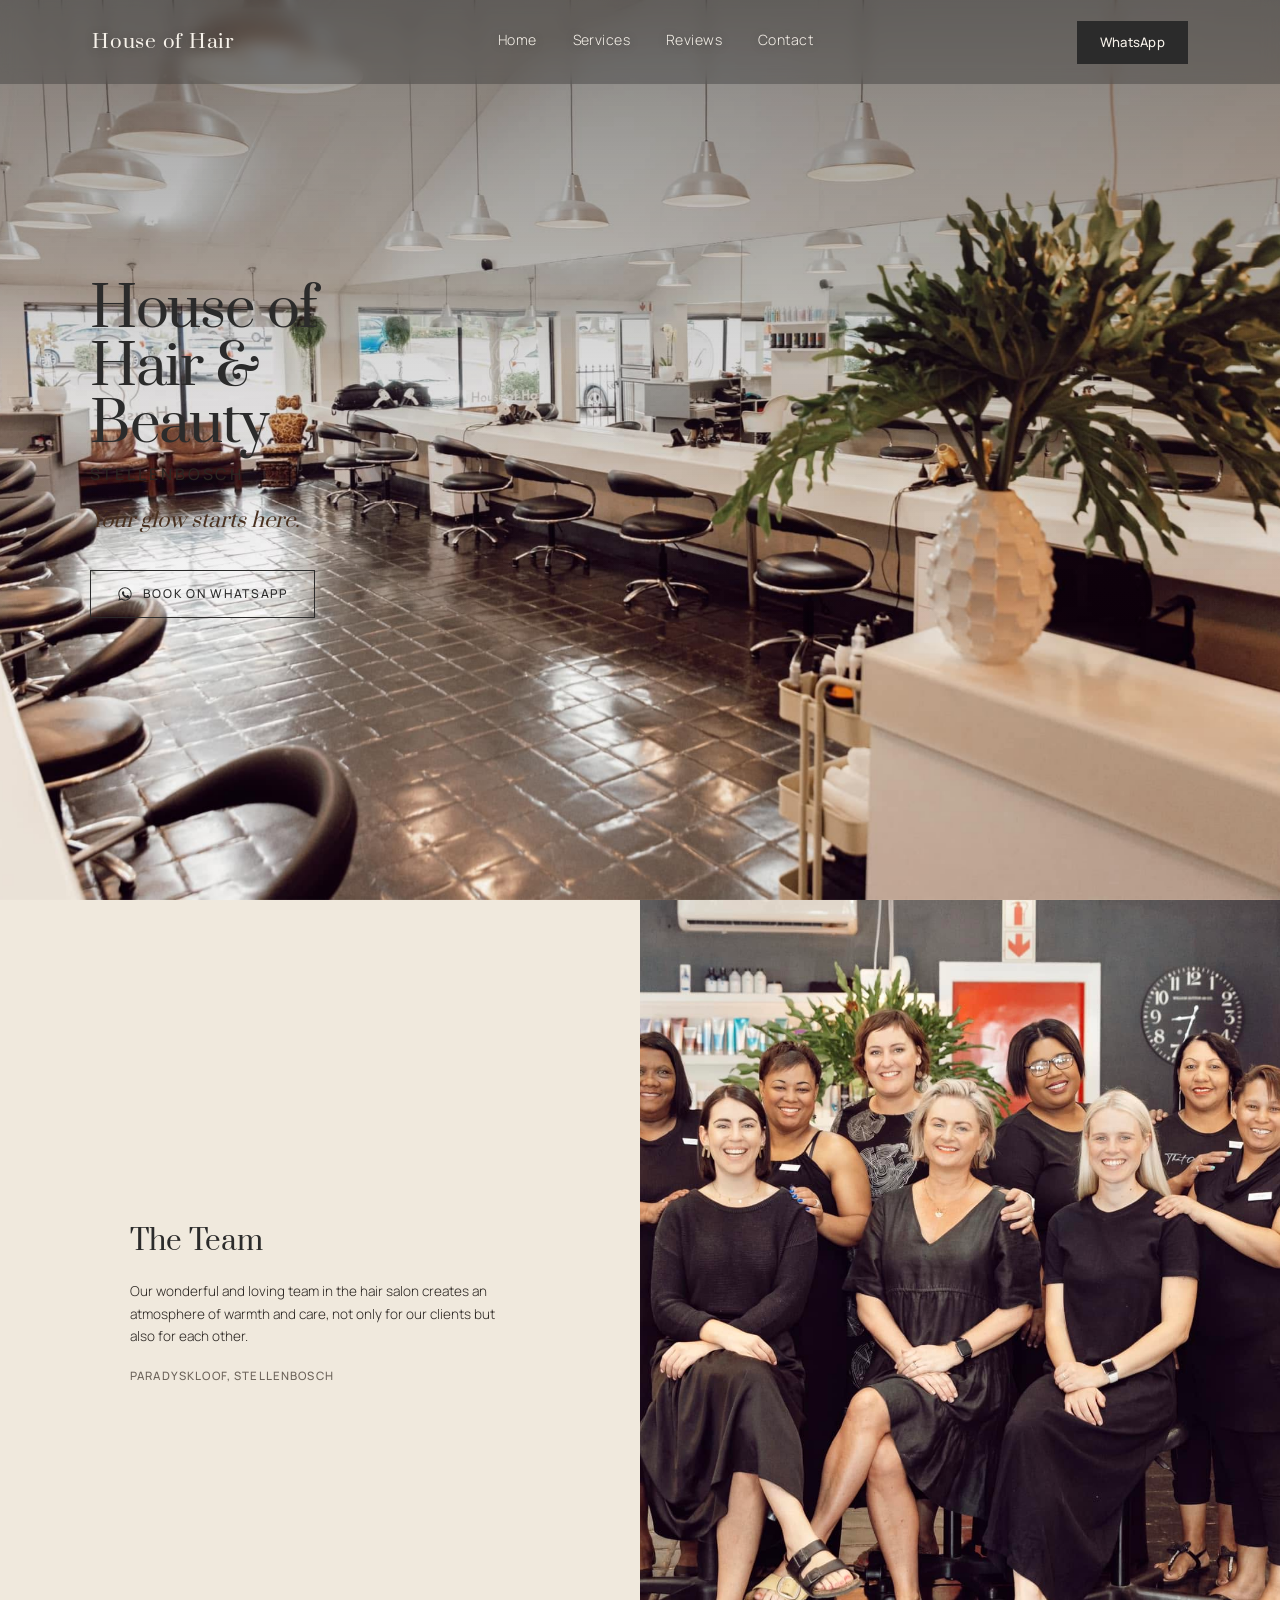
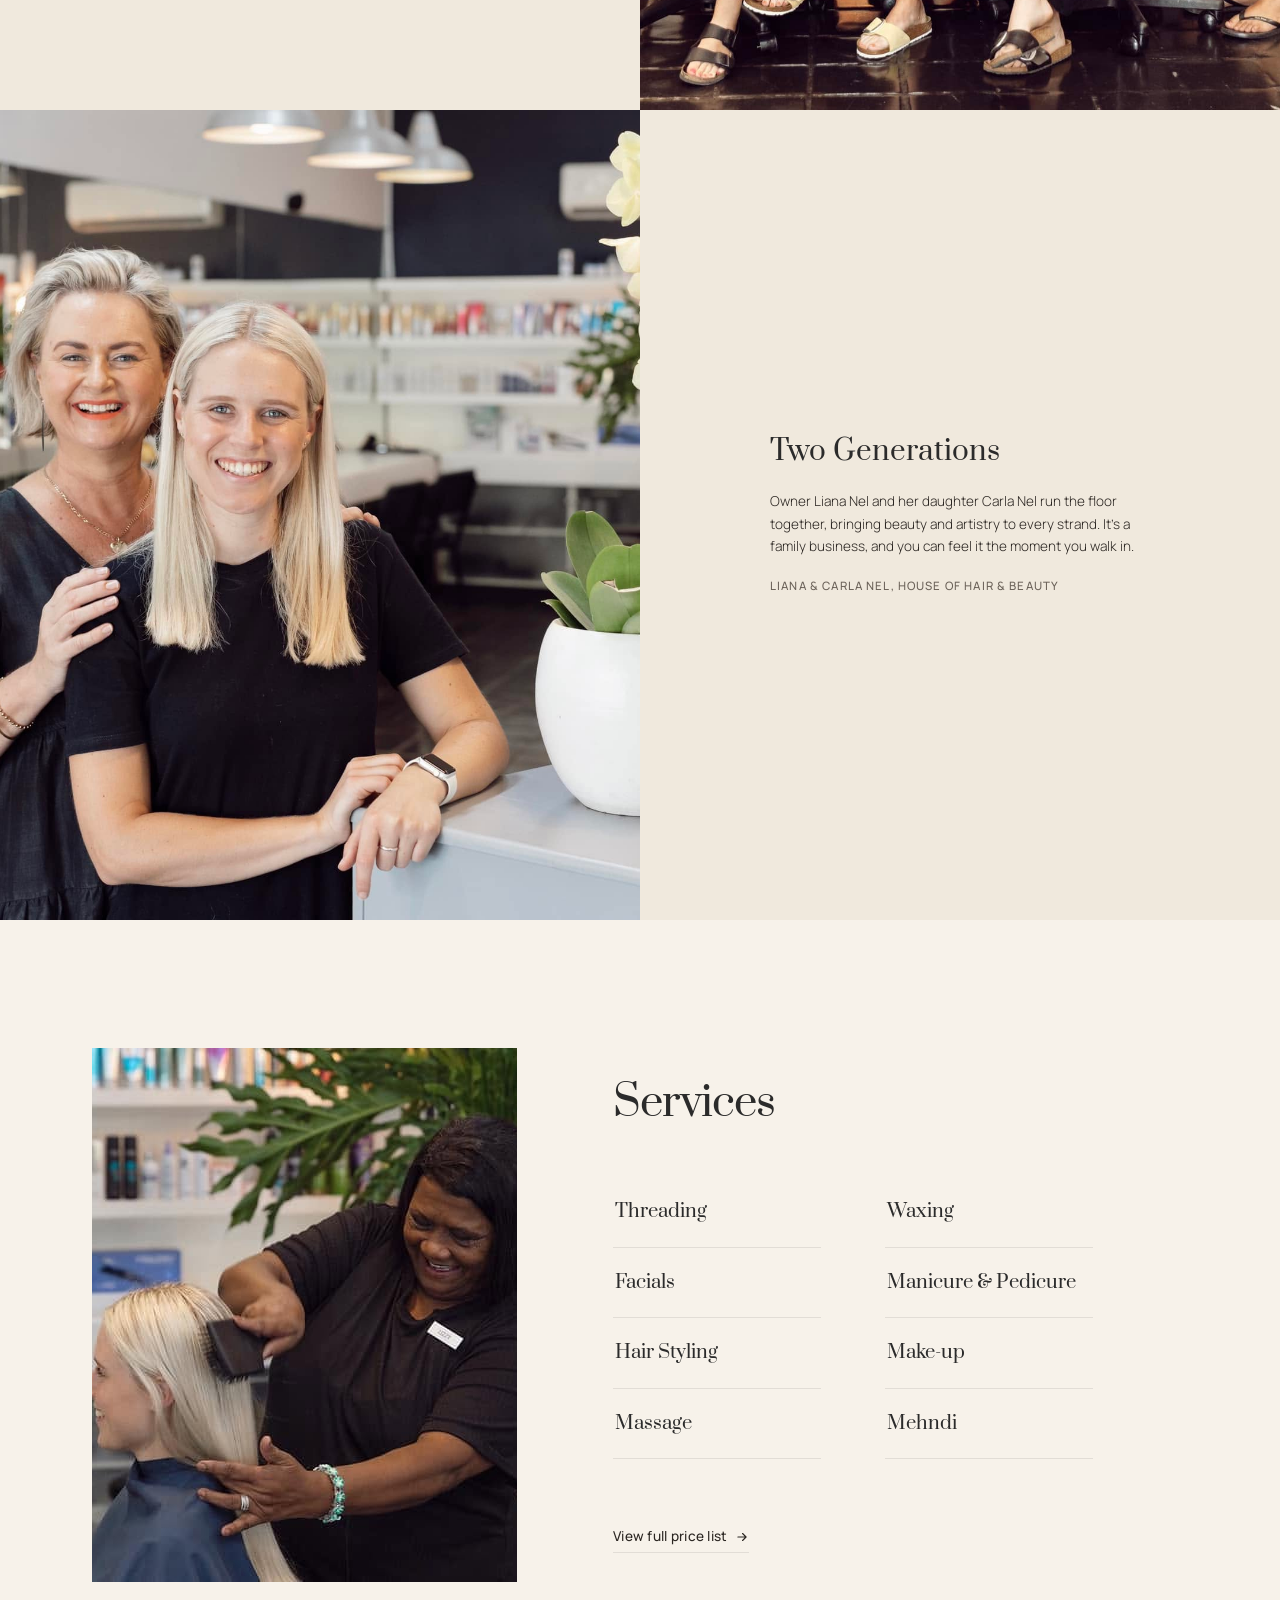
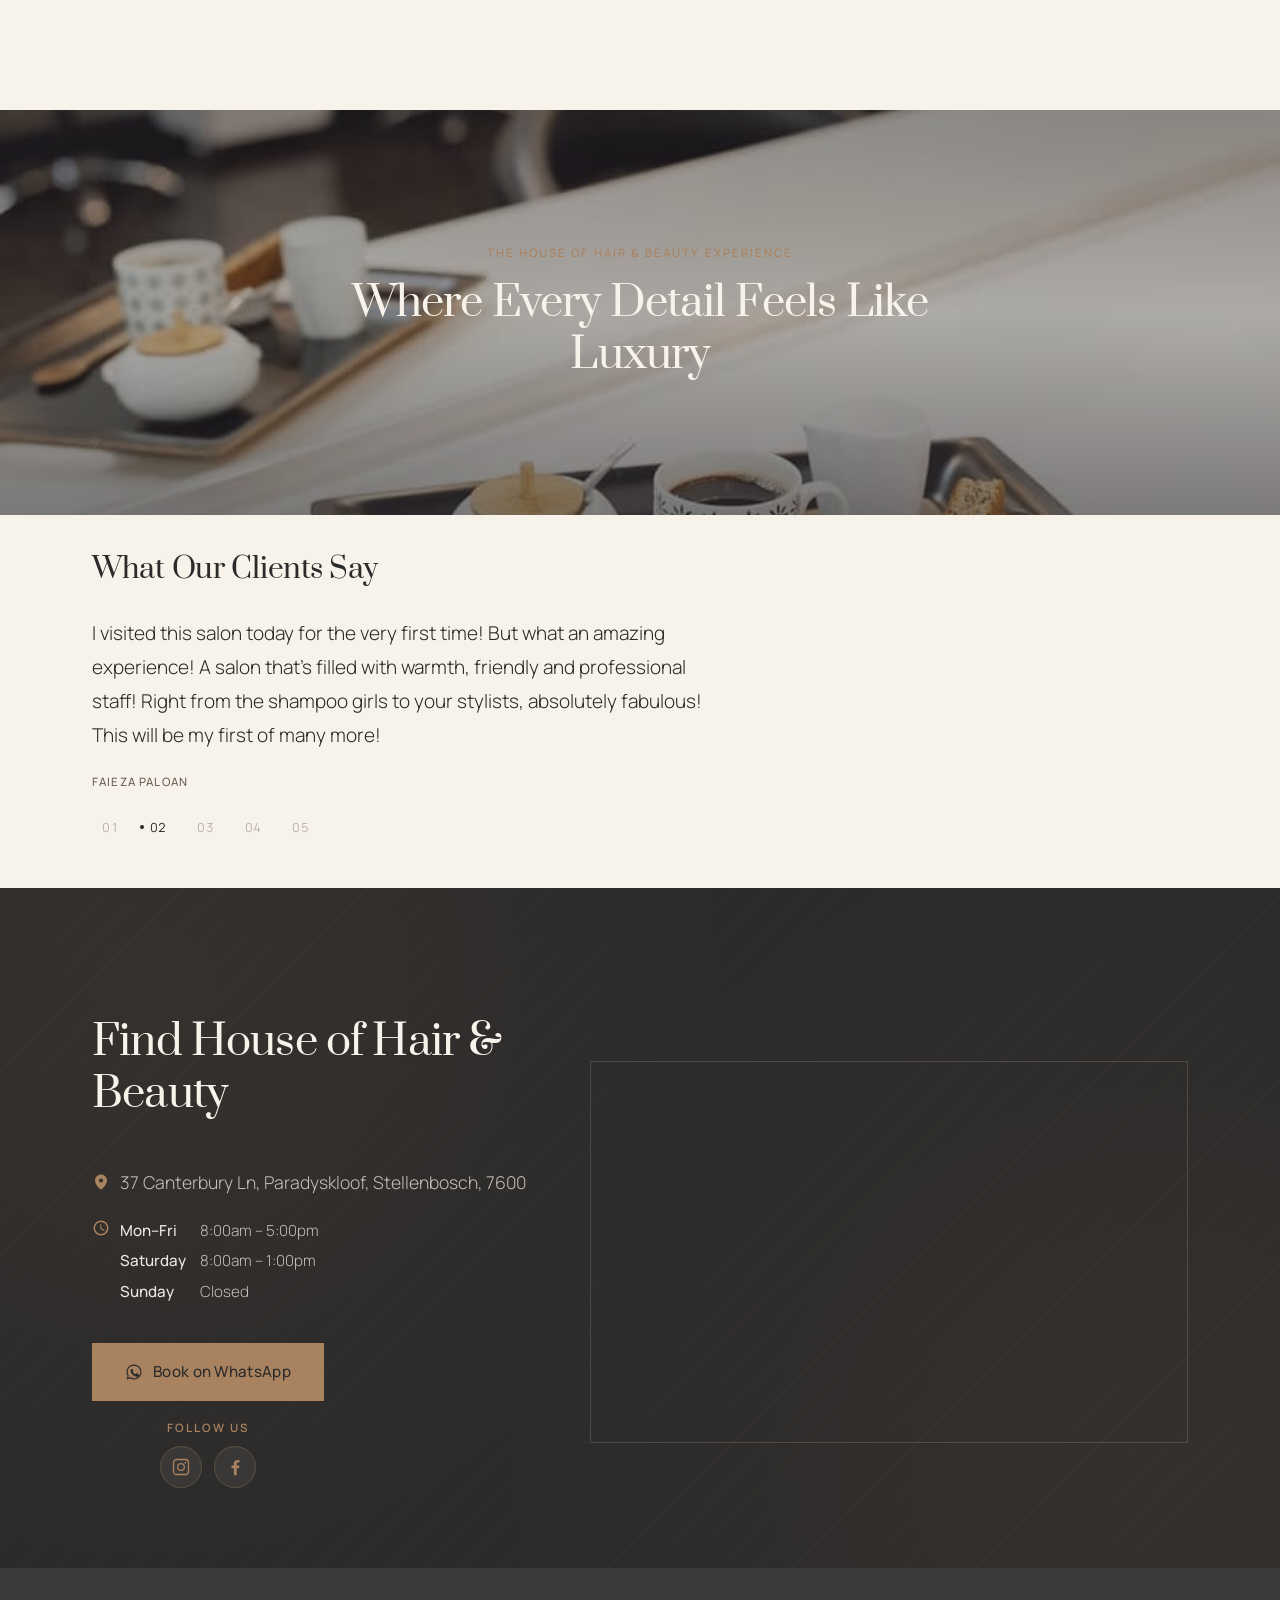
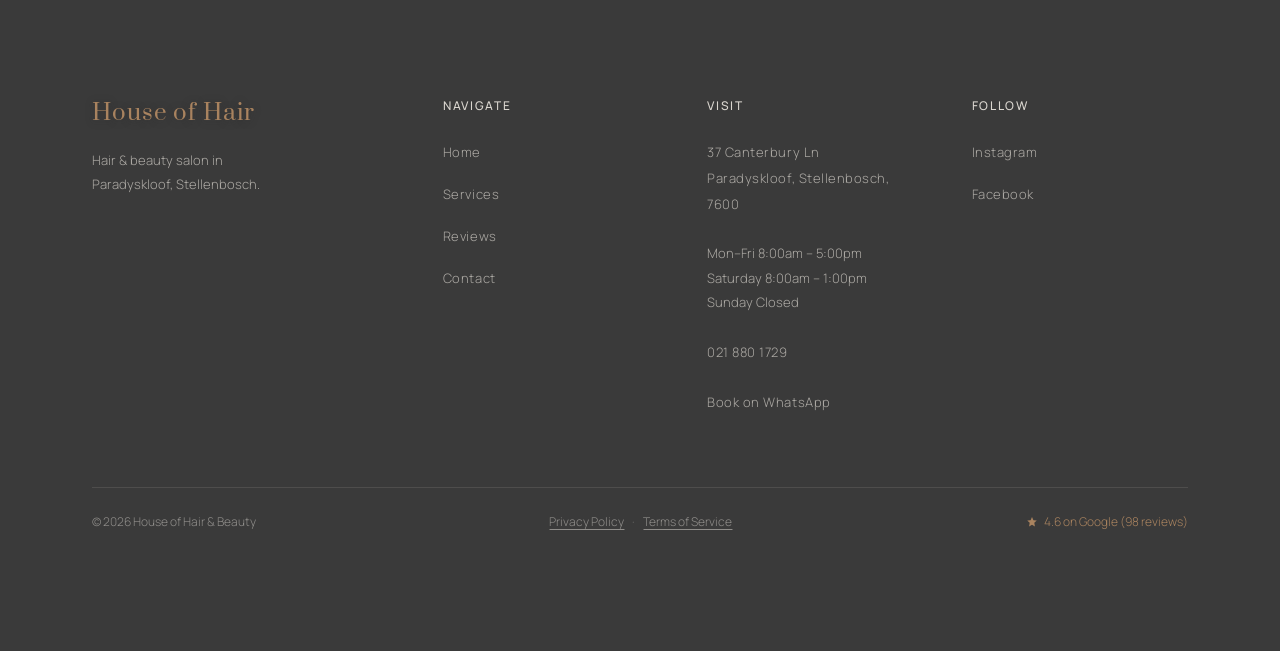
==== commit cb78347b: "Fix hero contrast, remove combo pricing, swap palette to brown/charcoal - Strengthen hero scrim grad" ====
--- a/index.html
+++ b/index.html
@@ -60,11 +60,11 @@
 
       <div class="editorial-row reveal">
         <div class="editorial-media">
-          <img src="images/customer-care.jpg" width="958" height="640" loading="lazy" alt="A House of Hair &amp; Beauty stylist handing a client a product bag at the retail counter">
+          <img src="images/our-team-2.jpg" width="2048" height="1368" loading="lazy" alt="The House of Hair &amp; Beauty team in the salon">
         </div>
         <div class="editorial-copy">
-          <h3>The Salon</h3>
-          <p>Styling stations along the windows, a stocked retail wall, and a team that treats every visit like it's the only one that matters that day. It's a small room with a lot of care in it.</p>
+          <h3>The Team</h3>
+          <p>Our wonderful and loving team in the hair salon creates an atmosphere of warmth and care, not only for our clients but also for each other.</p>
           <p class="editorial-descriptor">Paradyskloof, Stellenbosch</p>
         </div>
       </div>
@@ -75,7 +75,7 @@
         </div>
         <div class="editorial-copy">
           <h3>Two Generations</h3>
-          <p>Owner Liana Nel and her daughter Carla Nel run the floor together, bringing beauty and artistry to every strand. The bond between mother and daughter is the throughline of the salon &mdash; and its clients notice.</p>
+          <p>Owner Liana Nel and her daughter Carla Nel run the floor together, bringing beauty and artistry to every strand. It's a family business, and you can feel it the moment you walk in.</p>
           <p class="editorial-descriptor">Liana &amp; Carla Nel, House of Hair &amp; Beauty</p>
         </div>
       </div>
@@ -87,25 +87,30 @@
   <!-- TODO: this category list (Threading, Waxing, Facials, Nails, Hair, Make-up, Massage, Mehndi) is still
        K3 Hair & Beauty Salon's real service list. Not confirmed for House of Hair & Beauty — see services.html. -->
   <section id="services" class="section">
-    <div class="container">
-      <h2 class="section-title center reveal">Services</h2>
-
-      <ul class="service-index reveal">
-        <li><a href="services.html#threading">Threading</a></li>
-        <li><a href="services.html#waxing">Waxing</a></li>
-        <li><a href="services.html#facials">Facials</a></li>
-        <li><a href="services.html#nails">Manicure &amp; Pedicure</a></li>
-        <li><a href="services.html#hair">Hair Styling</a></li>
-        <li><a href="services.html#makeup">Make-up</a></li>
-        <li><a href="services.html#massage">Massage</a></li>
-        <li><a href="services.html#mehndi">Mehndi</a></li>
-      </ul>
-
-      <div class="service-index-cta reveal">
-        <a class="text-link" href="services.html">
-          View full price list
-          <svg viewBox="0 0 24 24" width="14" height="14" aria-hidden="true"><path fill="none" stroke="currentColor" stroke-width="2" stroke-linecap="round" stroke-linejoin="round" d="M5 12h13M13 6l6 6-6 6"/></svg>
-        </a>
+    <div class="container services-layout">
+      <div class="services-media reveal">
+        <img src="images/laugh-with-us.jpg" width="800" height="534" loading="lazy" alt="A House of Hair &amp; Beauty stylist brushing out a client's hair">
+      </div>
+      <div class="services-content">
+        <h2 class="section-title reveal">Services</h2>
+
+        <ul class="service-index reveal">
+          <li><a href="services.html#threading">Threading</a></li>
+          <li><a href="services.html#waxing">Waxing</a></li>
+          <li><a href="services.html#facials">Facials</a></li>
+          <li><a href="services.html#nails">Manicure &amp; Pedicure</a></li>
+          <li><a href="services.html#hair">Hair Styling</a></li>
+          <li><a href="services.html#makeup">Make-up</a></li>
+          <li><a href="services.html#massage">Massage</a></li>
+          <li><a href="services.html#mehndi">Mehndi</a></li>
+        </ul>
+
+        <div class="service-index-cta reveal">
+          <a class="text-link" href="services.html">
+            View full price list
+            <svg viewBox="0 0 24 24" width="14" height="14" aria-hidden="true"><path fill="none" stroke="currentColor" stroke-width="2" stroke-linecap="round" stroke-linejoin="round" d="M5 12h13M13 6l6 6-6 6"/></svg>
+          </a>
+        </div>
       </div>
     </div>
   </section>
@@ -195,10 +200,6 @@
           <div class="follow-us">
             <span class="follow-us-label">Follow Us</span>
             <div class="social-links">
-              <!-- TODO: real TikTok handle not yet supplied -->
-              <a class="social-icon" href="#" target="_blank" rel="noopener" aria-label="House of Hair & Beauty on TikTok">
-                <svg viewBox="0 0 24 24" width="20" height="20" aria-hidden="true"><path fill="currentColor" d="M16.6 5.82c-.9-.98-1.4-2.26-1.4-3.62h-3.02v13.9c0 1.55-1.26 2.8-2.8 2.8a2.8 2.8 0 0 1-2.8-2.8 2.8 2.8 0 0 1 2.8-2.8c.28 0 .55.04.8.12V10.3a5.94 5.94 0 0 0-.8-.06 5.86 5.86 0 0 0-5.86 5.86A5.86 5.86 0 0 0 9.38 22a5.86 5.86 0 0 0 5.86-5.86V9.01a8.6 8.6 0 0 0 5.02 1.61V7.6a5.6 5.6 0 0 1-3.66-1.78z"/></svg>
-              </a>
               <a class="social-icon" href="https://www.instagram.com/houseofhair_stb/" target="_blank" rel="noopener" aria-label="House of Hair & Beauty on Instagram">
                 <svg viewBox="0 0 24 24" width="20" height="20" aria-hidden="true"><path fill="none" stroke="currentColor" stroke-width="1.6" d="M7 3h10a4 4 0 0 1 4 4v10a4 4 0 0 1-4 4H7a4 4 0 0 1-4-4V7a4 4 0 0 1 4-4z"/><circle cx="12" cy="12" r="4" fill="none" stroke="currentColor" stroke-width="1.6"/><circle cx="17.2" cy="6.8" r="1.1" fill="currentColor"/></svg>
               </a>
@@ -280,10 +281,8 @@
 
     <div class="footer-col">
       <h3>Follow</h3>
-      <!-- TODO: real TikTok handle not yet supplied -->
       <ul>
         <li><a href="https://www.instagram.com/houseofhair_stb/" target="_blank" rel="noopener">Instagram</a></li>
-        <li><a href="#" target="_blank" rel="noopener">TikTok</a></li>
         <li><a href="https://www.facebook.com/profile.php?id=100091155585406" target="_blank" rel="noopener">Facebook</a></li>
       </ul>
     </div>
--- a/style.css
+++ b/style.css
@@ -7,14 +7,14 @@
 :root {
   --cream: #f7f2ea;
   --cream-alt: #f0e9dd;
-  --black: #1a1714;
-  --black-soft: #262220;
-  --gold: #b8935a;
-  --gold-light: #d4b483;
-  --gold-deep: #9c6a1f;
+  --black: #2b2b2b;
+  --black-soft: #3a3a3a;
+  --gold: #6f4e37;
+  --gold-light: #a9835f;
+  --gold-deep: #4a3221;
   --ink: #2b2622;
   --ink-muted: #6b6259;
-  --border: rgba(26, 23, 20, 0.1);
+  --border: rgba(43, 43, 43, 0.1);
 
   --font-serif: 'Prata', Georgia, 'Times New Roman', serif;
   --font-sans: 'Manrope', 'Helvetica Neue', Arial, sans-serif;
@@ -164,7 +164,11 @@
   position: absolute;
   inset: 0;
   z-index: -1;
-  background-color: transparent;
+  /* subtle dark wash + blur so the nav stays legible over a bright hero image,
+     without going as opaque as the scrolled-past-hero treatment below */
+  background-color: rgba(43, 43, 43, 0.35);
+  -webkit-backdrop-filter: blur(8px);
+  backdrop-filter: blur(8px);
   transition: background-color 0.35s ease, backdrop-filter 0.35s ease;
 }
 
@@ -175,10 +179,11 @@
 }
 
 .site-header.is-scrolled {
-  border-bottom-color: rgba(26, 23, 20, 0.08);
+  border-bottom-color: rgba(43, 43, 43, 0.08);
 }
 
 @supports not ((backdrop-filter: blur(1px)) or (-webkit-backdrop-filter: blur(1px))) {
+  .site-header::before { background-color: rgba(43, 43, 43, 0.45); }
   .site-header.is-scrolled::before { background-color: rgba(247, 242, 234, 0.94); }
 }
 
@@ -197,7 +202,7 @@
   letter-spacing: 0.04em;
   white-space: nowrap;
   color: var(--cream);
-  text-shadow: 0 1px 8px rgba(0, 0, 0, 0.35);
+  text-shadow: 0 1px 8px rgba(43, 43, 43, 0.35);
   transition: color 0.35s ease, text-shadow 0.35s ease;
 }
 
@@ -220,7 +225,7 @@
   font-size: 0.88rem;
   letter-spacing: 0.03em;
   color: var(--cream);
-  text-shadow: 0 1px 8px rgba(0, 0, 0, 0.35);
+  text-shadow: 0 1px 8px rgba(43, 43, 43, 0.35);
   position: relative;
   padding-bottom: 4px;
   transition: color 0.35s ease, text-shadow 0.35s ease;
@@ -408,8 +413,9 @@
 .hero-scrim {
   position: absolute;
   inset: 0;
-  /* subtle top scrim only, for header legibility over the image */
-  background: linear-gradient(180deg, rgba(15, 13, 11, 0.32) 0%, transparent 160px);
+  /* strongest behind the nav, fading out by ~70% down the hero, for
+     legibility over a bright image (white ceiling, silver lamps, mirrors) */
+  background: linear-gradient(180deg, rgba(43, 43, 43, 0.5) 0%, rgba(43, 43, 43, 0.15) 40%, transparent 70%);
 }
 
 .hero-inner {
@@ -489,13 +495,15 @@
   .hero-inner { max-width: 100%; padding-left: 28px; padding-right: 28px; }
   .hero-media img { object-position: 80% 38%; }
   .hero-mark, .hero-mark-brand, .hero-mark-name { color: var(--cream); }
-  .hero-mark-brand { text-shadow: 0 4px 30px rgba(0, 0, 0, 0.4); }
+  .hero-mark-brand { text-shadow: 0 4px 30px rgba(43, 43, 43, 0.4); }
   .hero-mark-name { color: rgba(247, 242, 234, 0.8); }
   .tagline { color: var(--gold-light); }
   .btn-hero { border-color: var(--cream); color: var(--cream); }
   .btn-hero:hover, .btn-hero:focus-visible { background: var(--cream); color: var(--black); }
   .hero-scrim {
-    background: linear-gradient(90deg, rgba(15, 13, 11, 0.62) 0%, rgba(15, 13, 11, 0.4) 45%, rgba(15, 13, 11, 0.15) 75%);
+    background:
+      linear-gradient(180deg, rgba(43, 43, 43, 0.5) 0%, rgba(43, 43, 43, 0.15) 40%, transparent 70%),
+      linear-gradient(90deg, rgba(43, 43, 43, 0.62) 0%, rgba(43, 43, 43, 0.4) 45%, rgba(43, 43, 43, 0.15) 75%);
   }
 }
 
@@ -539,17 +547,36 @@
 
 /* ---------- Services index (home) ---------- */
 
+.services-layout {
+  display: grid;
+  grid-template-columns: 0.85fr 1.15fr;
+  gap: var(--sp-12);
+  align-items: center;
+}
+
+.services-media img {
+  display: block;
+  width: 100%;
+  aspect-ratio: 4 / 5;
+  object-fit: cover;
+}
+
+@media (max-width: 780px) {
+  .services-layout { grid-template-columns: 1fr; gap: var(--sp-6); }
+  .services-media img { aspect-ratio: 4 / 3; }
+}
+
 /* The eight category names as a plain typographic list. Prices live on
    services.html, so the home page names the categories and nothing else. */
 .service-index {
   list-style: none;
-  margin: 0 auto;
+  margin: 0;
   padding: 0;
-  max-width: 760px;
+  max-width: 480px;
   display: grid;
-  grid-auto-flow: column;
-  grid-template-rows: repeat(4, auto);
-  gap: 0 var(--sp-12);
+  grid-auto-flow: row;
+  grid-template-columns: repeat(2, 1fr);
+  gap: 0 var(--sp-8);
 }
 
 .service-index li {
@@ -580,7 +607,7 @@
 
 .service-index-cta {
   margin-top: var(--sp-8);
-  text-align: center;
+  text-align: left;
 }
 
 /* Text link for light backgrounds. Uses ink rather than the gold accent, which
@@ -606,24 +633,9 @@
   border-color: var(--gold-deep);
 }
 
-@media (max-width: 700px) {
-  .service-index { grid-auto-flow: row; grid-template-rows: none; }
-}
-
 /* ---------- Price list page ---------- */
 
 .page-head { padding-bottom: var(--sp-8); }
-
-.page-head-grid {
-  display: grid;
-  grid-template-columns: 1.4fr 1fr;
-  align-items: stretch;
-  gap: var(--sp-12);
-}
-
-@media (max-width: 900px) {
-  .page-head-grid { grid-template-columns: 1fr; gap: var(--sp-6); }
-}
 
 .page-title {
   font-family: var(--font-serif);
@@ -822,30 +834,6 @@
   color: var(--ink-muted);
 }
 
-.combo-note {
-  padding-left: var(--sp-6);
-  border-left: 1px solid var(--border);
-}
-
-.combo-note h2 { font-size: 1.35rem; margin-bottom: 12px; }
-
-.combo-note p {
-  max-width: 42ch;
-  margin: 0;
-  font-size: 0.95rem;
-  line-height: 1.7;
-  color: var(--ink);
-}
-
-@media (max-width: 900px) {
-  .combo-note {
-    padding-left: 0;
-    border-left: none;
-    padding-top: var(--sp-6);
-    border-top: 1px solid var(--border);
-  }
-}
-
 @media (max-width: 900px) {
   .price-layout { grid-template-columns: 1fr; gap: var(--sp-6); }
   /* index becomes a simple row at the top */
@@ -888,7 +876,7 @@
   position: absolute;
   inset: 0;
   z-index: -1;
-  background: linear-gradient(180deg, rgba(15, 13, 11, 0.5) 0%, rgba(15, 13, 11, 0.35) 50%, rgba(15, 13, 11, 0.6) 100%);
+  background: linear-gradient(180deg, rgba(43, 43, 43, 0.5) 0%, rgba(43, 43, 43, 0.35) 50%, rgba(43, 43, 43, 0.6) 100%);
 }
 
 .experience-inner { text-align: center; }
@@ -1160,8 +1148,8 @@
   position: absolute;
   inset: 0;
   background:
-    radial-gradient(circle at 12% 15%, rgba(184, 147, 90, 0.16), transparent 45%),
-    radial-gradient(circle at 90% 85%, rgba(184, 147, 90, 0.14), transparent 50%),
+    radial-gradient(circle at 12% 15%, rgba(111, 78, 55, 0.16), transparent 45%),
+    radial-gradient(circle at 90% 85%, rgba(111, 78, 55, 0.14), transparent 50%),
     repeating-linear-gradient(135deg, rgba(247, 242, 234, 0.025) 0px, rgba(247, 242, 234, 0.025) 1px, transparent 1px, transparent 26px);
   pointer-events: none;
 }
@@ -1259,7 +1247,7 @@
   height: 42px;
   border-radius: 50%;
   background: rgba(247, 242, 234, 0.06);
-  border: 1px solid rgba(212, 180, 131, 0.3);
+  border: 1px solid rgba(169, 131, 95, 0.3);
   color: var(--gold-light);
   transition: background-color 0.2s ease, border-color 0.2s ease, color 0.2s ease;
 }
@@ -1311,7 +1299,7 @@
   font-size: 0.88rem;
   font-weight: 500;
   white-space: nowrap;
-  border: 1px solid rgba(212, 180, 131, 0.4);
+  border: 1px solid rgba(169, 131, 95, 0.4);
   /* hidden over the hero, revealed via body.is-past-hero (set in script.js)
      once the visitor scrolls past it — opacity only, so its position/layout
      never shifts and the hover transform below still applies untouched */
@@ -1355,7 +1343,7 @@
   gap: 16px;
   background: var(--black);
   color: var(--cream);
-  border: 1px solid rgba(212, 180, 131, 0.4);
+  border: 1px solid rgba(169, 131, 95, 0.4);
   padding: 14px 22px;
   font-family: var(--font-sans);
   font-size: 0.85rem;
@@ -1597,16 +1585,16 @@
 
 .price-row:hover,
 .price-row:focus-visible {
-  background-color: rgba(26, 23, 20, 0.045);
+  background-color: rgba(43, 43, 43, 0.045);
 }
 
 .price-row.is-selected {
-  background-color: rgba(184, 147, 90, 0.1);
+  background-color: rgba(111, 78, 55, 0.1);
 }
 
 .price-row.is-selected:hover,
 .price-row.is-selected:focus-visible {
-  background-color: rgba(184, 147, 90, 0.15);
+  background-color: rgba(111, 78, 55, 0.15);
 }
 
 .price-row:focus-visible {
@@ -1682,7 +1670,7 @@
   background: var(--black);
   color: var(--cream);
   padding: 24px;
-  border: 1px solid rgba(212, 180, 131, 0.25);
+  border: 1px solid rgba(169, 131, 95, 0.25);
   opacity: 0;
   transform: translateY(16px);
   transition: opacity 0.25s var(--ease), transform 0.25s var(--ease);
@@ -1723,34 +1711,6 @@
 .selection-clear:hover,
 .selection-clear:focus-visible { color: var(--gold-light); }
 
-/* Collapses to zero height rather than toggling display, so the combo
-   message folds away smoothly if a removed item drops the count below 3 —
-   grid-template-rows animates cleanly where max-height cannot (no fixed
-   value to guess), and needs no JS height measurement. */
-.selection-combo-wrap {
-  display: grid;
-  grid-template-rows: 0fr;
-  transition: grid-template-rows 0.25s var(--ease);
-}
-
-.selection-combo-wrap.is-active { grid-template-rows: 1fr; }
-
-.selection-combo-inner { overflow: hidden; }
-
-.selection-combo {
-  margin: 0 0 16px;
-  padding: 10px 12px;
-  background: rgba(184, 147, 90, 0.14);
-  border: 1px solid rgba(212, 180, 131, 0.35);
-  color: var(--gold-light);
-  font-size: 0.8rem;
-  line-height: 1.5;
-}
-
-@media (prefers-reduced-motion: reduce) {
-  .selection-combo-wrap { transition: none; }
-}
-
 .selection-list {
   list-style: none;
   margin: 0 0 16px;
@@ -1851,7 +1811,7 @@
     position: fixed;
     inset: 0;
     z-index: 96;
-    background: rgba(26, 23, 20, 0.3);
+    background: rgba(43, 43, 43, 0.3);
     opacity: 0;
     pointer-events: none;
     transition: opacity 0.25s ease;
@@ -1871,7 +1831,7 @@
     z-index: 97;
     padding: 14px 20px max(14px, env(safe-area-inset-bottom));
     background: var(--black);
-    border-top: 1px solid rgba(212, 180, 131, 0.25);
+    border-top: 1px solid rgba(169, 131, 95, 0.25);
     opacity: 0;
     transform: translateY(100%);
     transition: opacity 0.25s var(--ease), transform 0.25s var(--ease);
@@ -1923,7 +1883,7 @@
     z-index: 98;
     max-height: 70vh;
     background: var(--black);
-    border-top: 1px solid rgba(212, 180, 131, 0.25);
+    border-top: 1px solid rgba(169, 131, 95, 0.25);
     padding: 20px 20px max(20px, env(safe-area-inset-bottom));
     opacity: 0;
     transform: translateY(100%);
@@ -1995,7 +1955,7 @@
 .modal-backdrop {
   position: absolute;
   inset: 0;
-  background: rgba(26, 23, 20, 0.55);
+  background: rgba(43, 43, 43, 0.55);
   opacity: 0;
   transition: opacity 0.25s ease;
 }
@@ -2040,16 +2000,6 @@
   font-size: 1.5rem;
   margin-bottom: 20px;
   padding-right: 24px;
-}
-
-.modal-combo {
-  margin: -8px 0 24px;
-  padding: 10px 12px;
-  background: rgba(184, 147, 90, 0.12);
-  border: 1px solid rgba(184, 147, 90, 0.35);
-  color: var(--gold-deep);
-  font-size: 0.85rem;
-  line-height: 1.5;
 }
 
 .modal-summary {
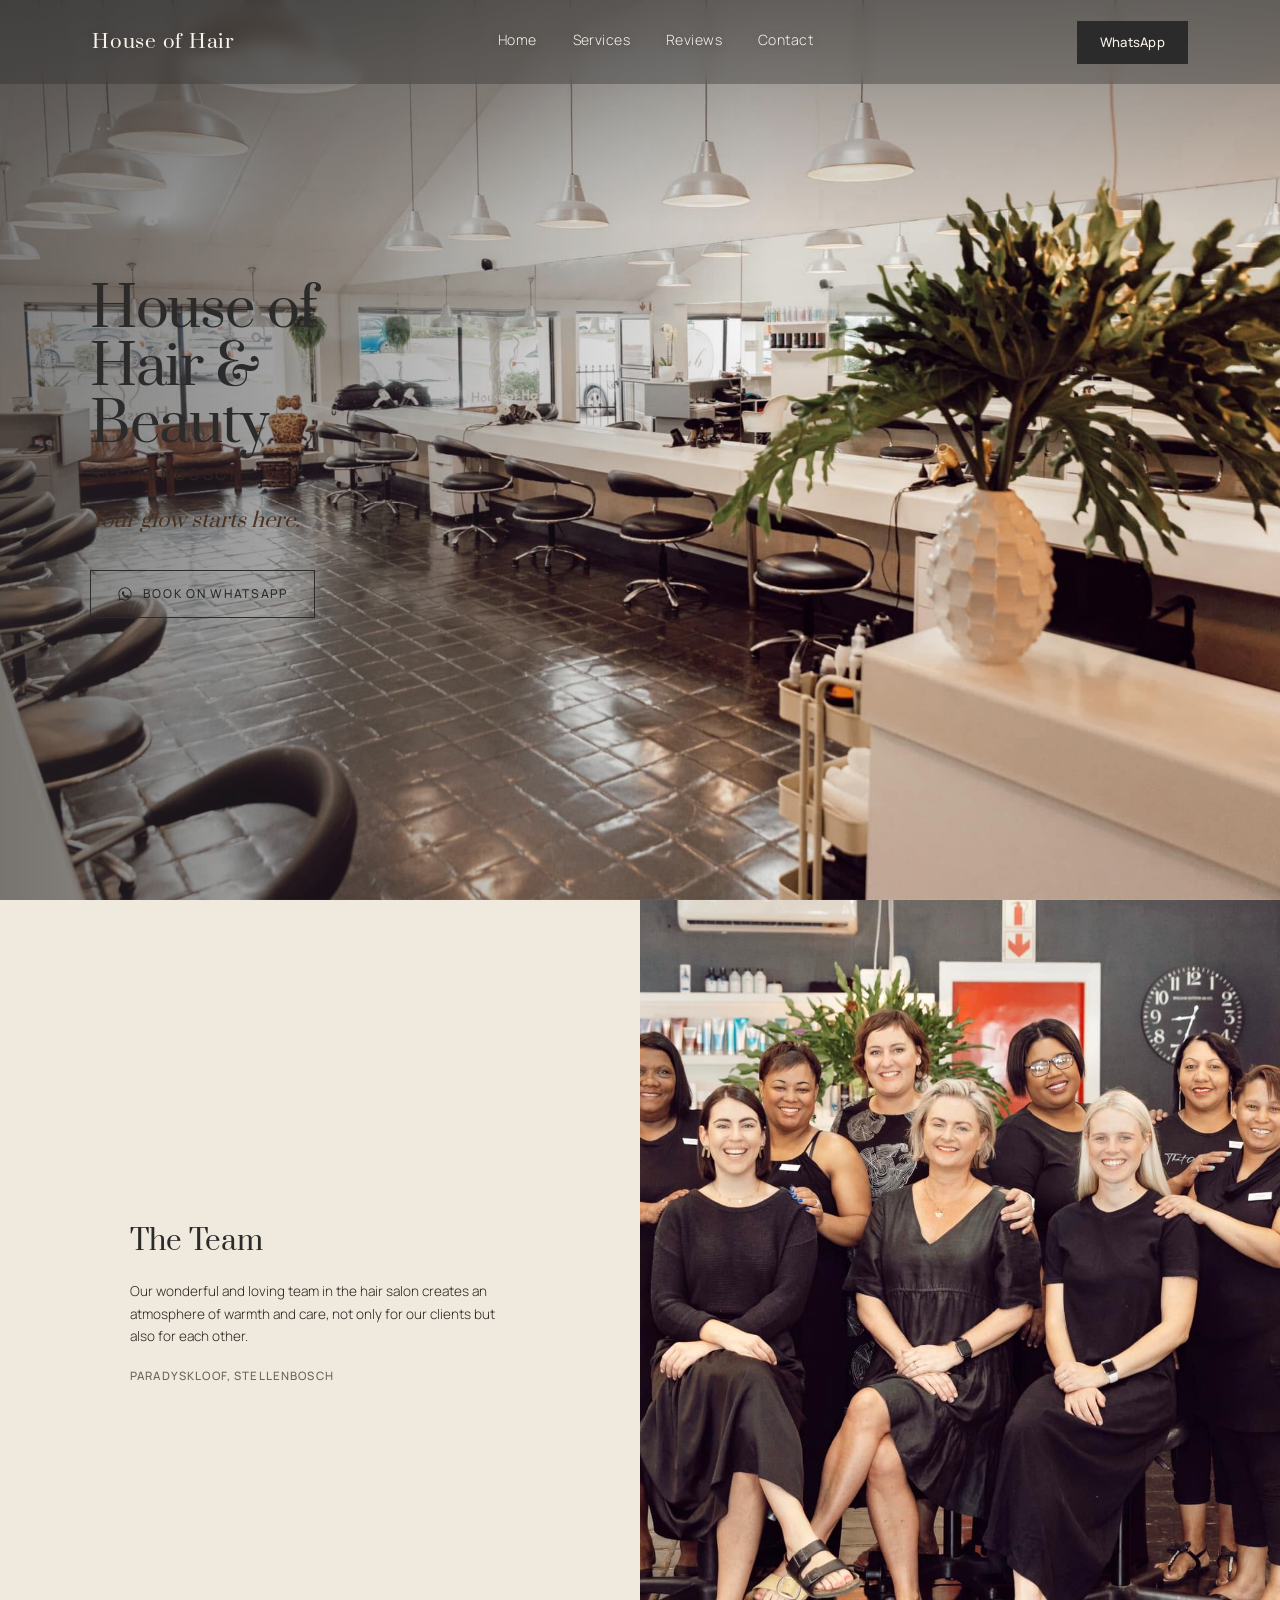
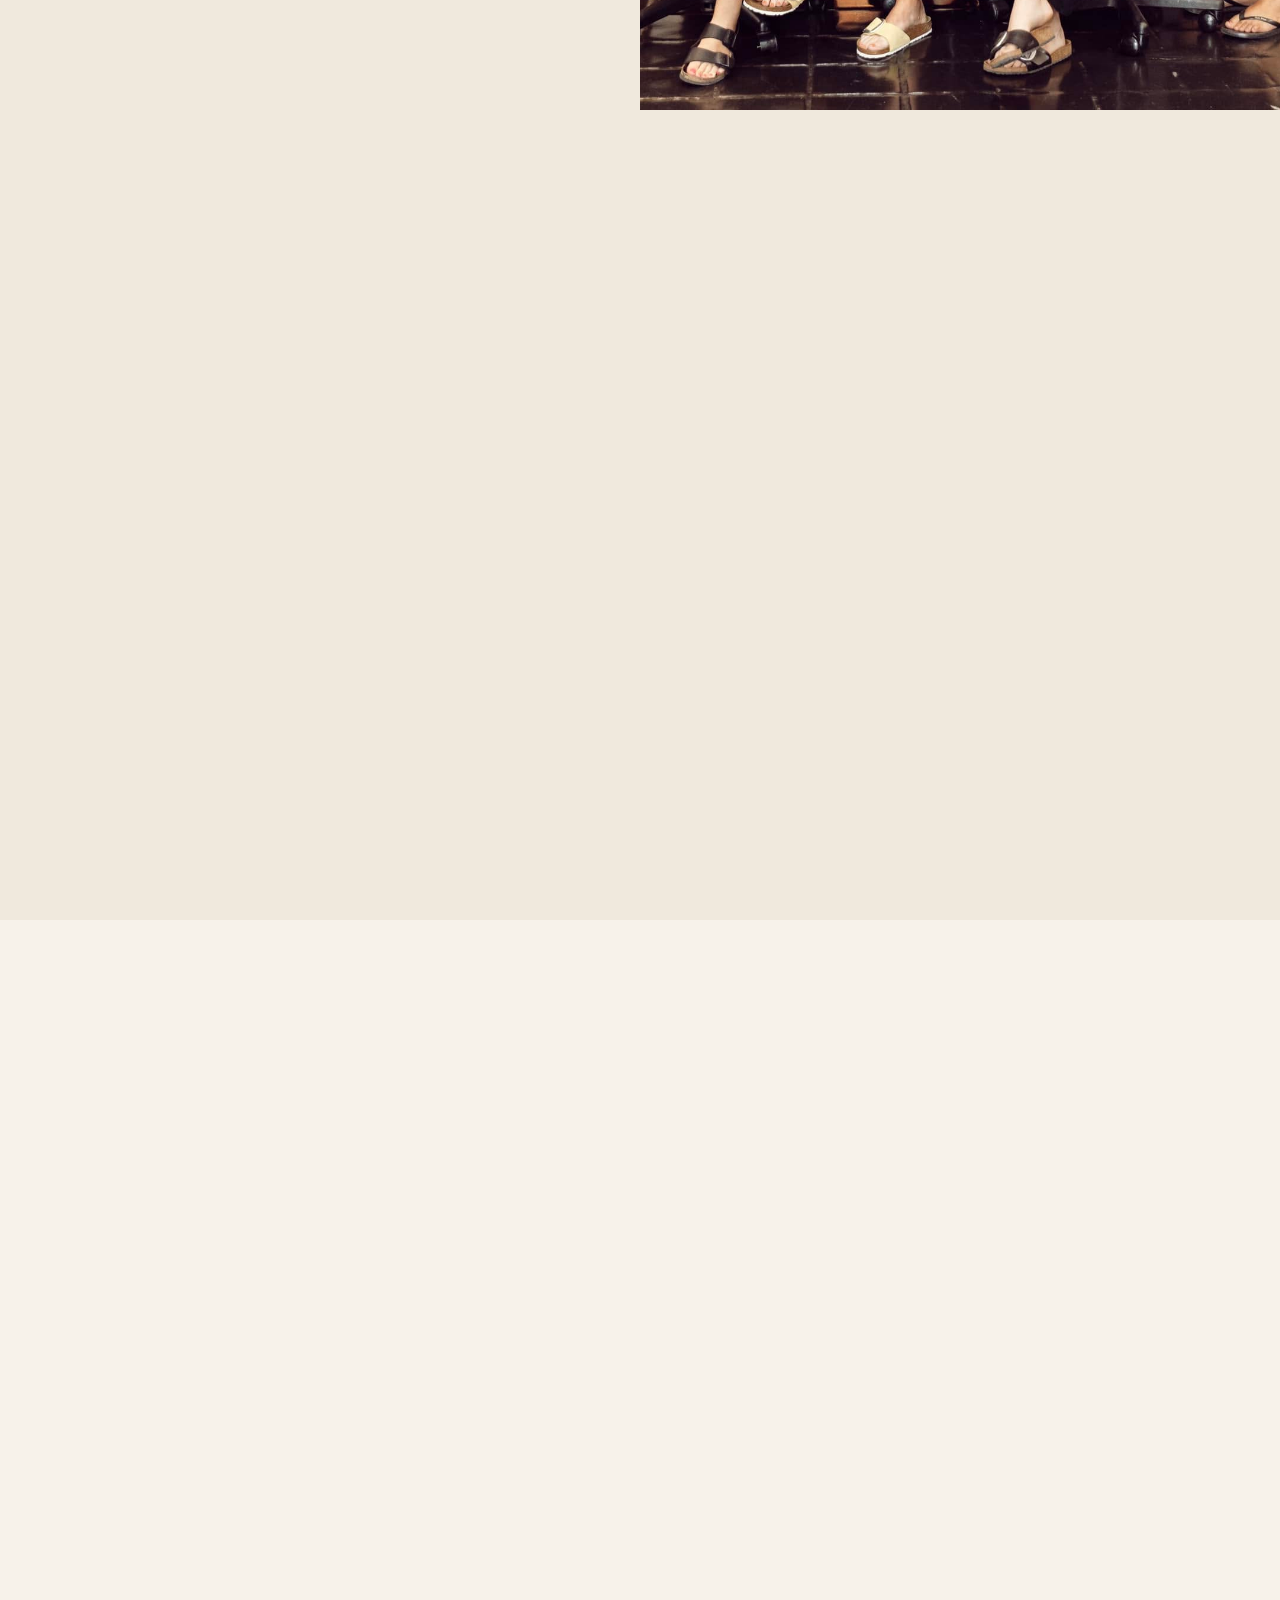
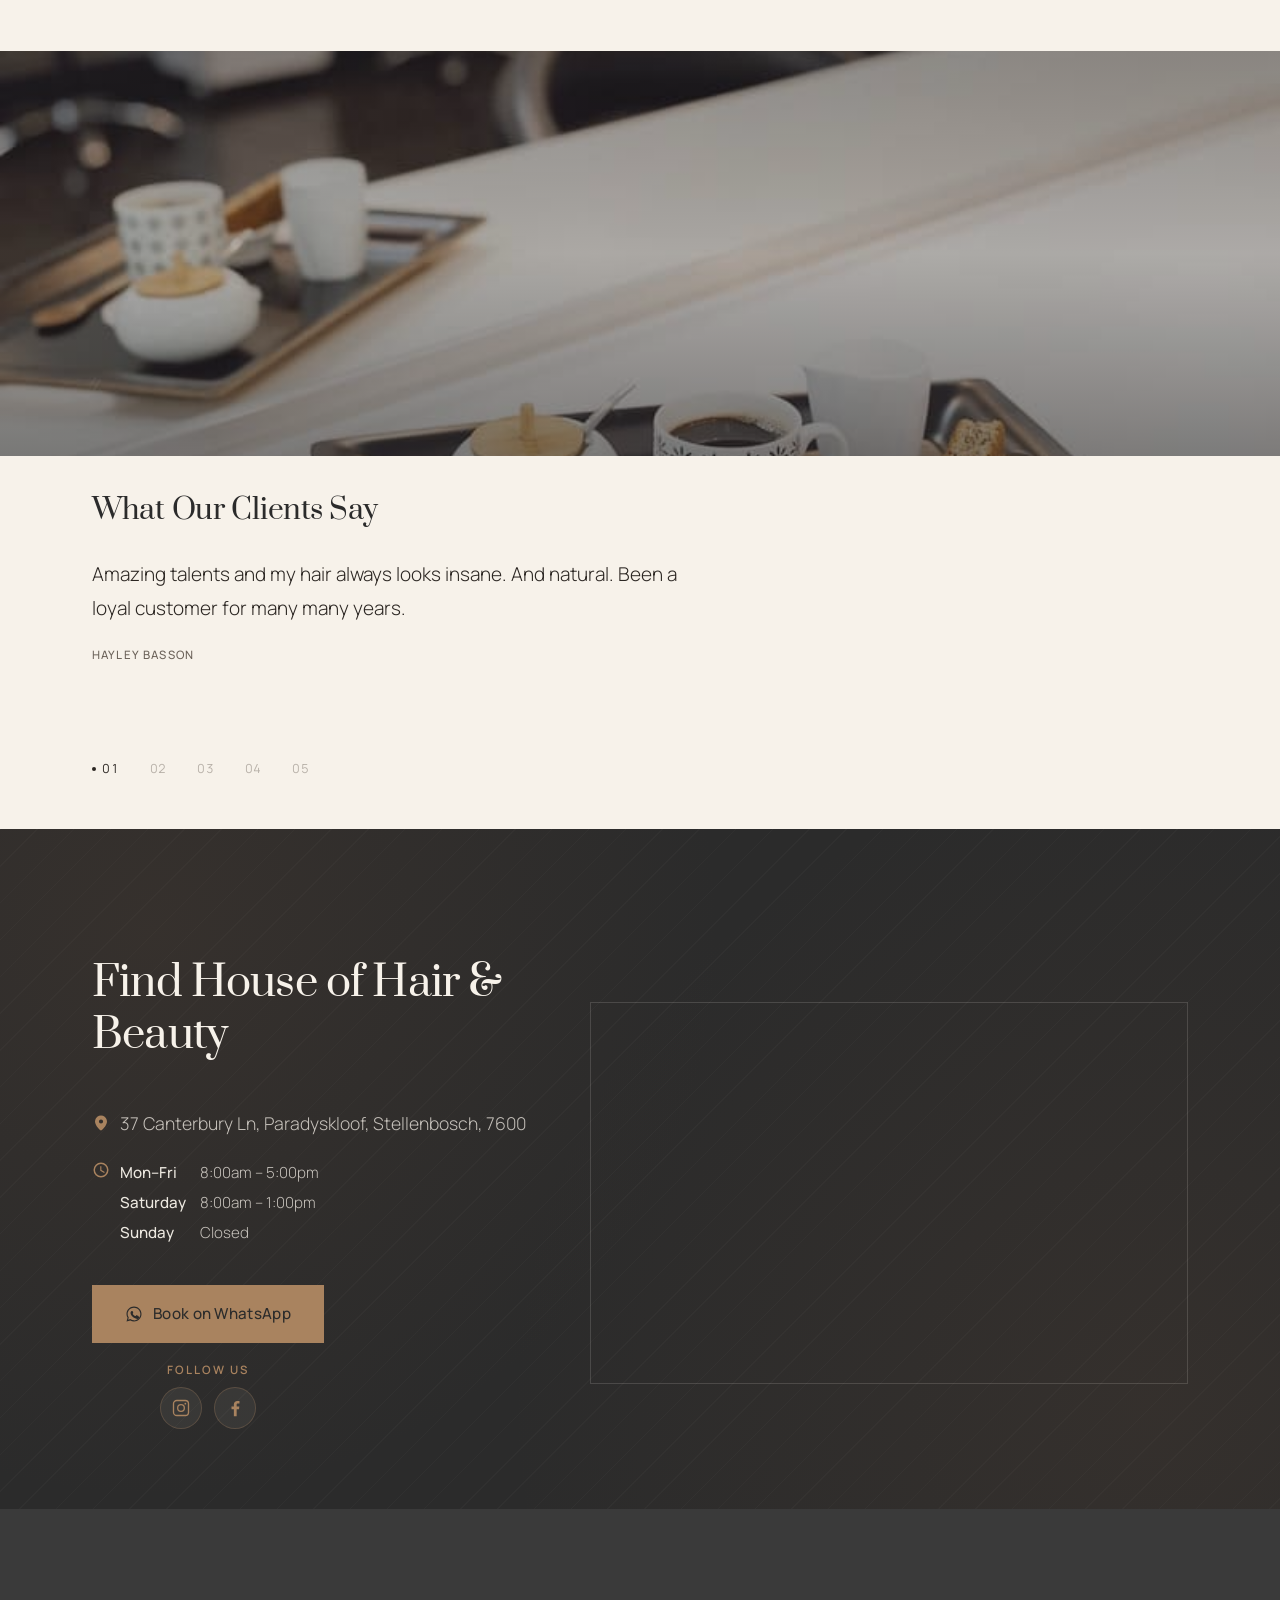
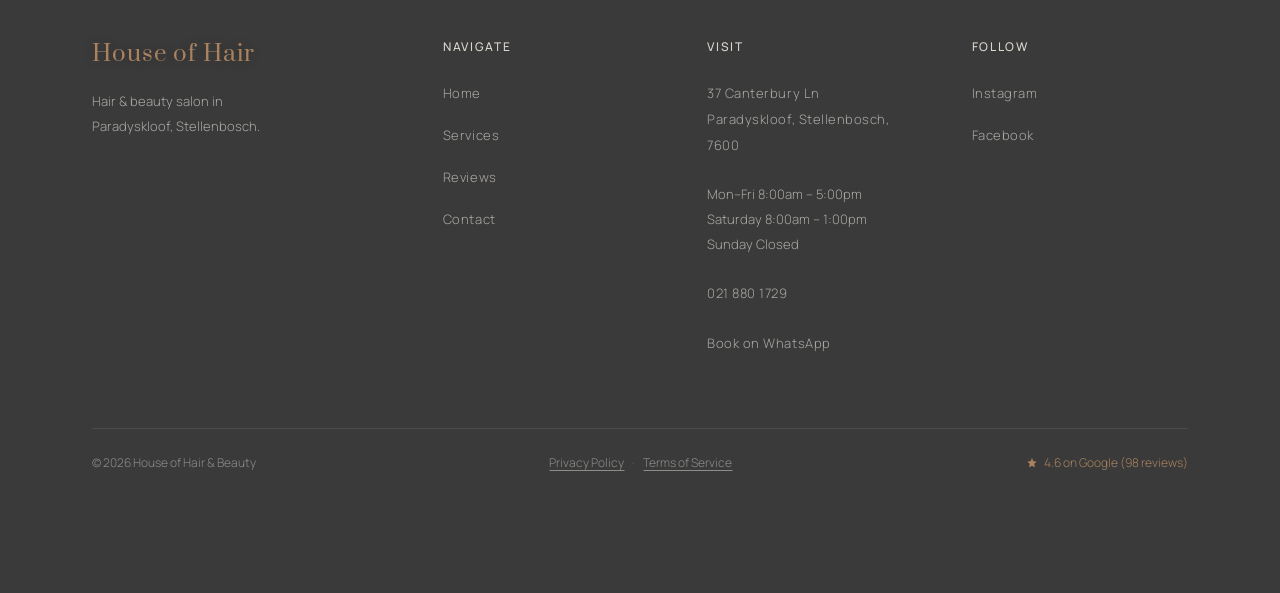
==== commit e70fbe13: "Move services image to price list page, deepen hero left-side gradient - Relocate laugh-with-us.jpg " ====
--- a/index.html
+++ b/index.html
@@ -87,30 +87,25 @@
   <!-- TODO: this category list (Threading, Waxing, Facials, Nails, Hair, Make-up, Massage, Mehndi) is still
        K3 Hair & Beauty Salon's real service list. Not confirmed for House of Hair & Beauty — see services.html. -->
   <section id="services" class="section">
-    <div class="container services-layout">
-      <div class="services-media reveal">
-        <img src="images/laugh-with-us.jpg" width="800" height="534" loading="lazy" alt="A House of Hair &amp; Beauty stylist brushing out a client's hair">
-      </div>
-      <div class="services-content">
-        <h2 class="section-title reveal">Services</h2>
-
-        <ul class="service-index reveal">
-          <li><a href="services.html#threading">Threading</a></li>
-          <li><a href="services.html#waxing">Waxing</a></li>
-          <li><a href="services.html#facials">Facials</a></li>
-          <li><a href="services.html#nails">Manicure &amp; Pedicure</a></li>
-          <li><a href="services.html#hair">Hair Styling</a></li>
-          <li><a href="services.html#makeup">Make-up</a></li>
-          <li><a href="services.html#massage">Massage</a></li>
-          <li><a href="services.html#mehndi">Mehndi</a></li>
-        </ul>
-
-        <div class="service-index-cta reveal">
-          <a class="text-link" href="services.html">
-            View full price list
-            <svg viewBox="0 0 24 24" width="14" height="14" aria-hidden="true"><path fill="none" stroke="currentColor" stroke-width="2" stroke-linecap="round" stroke-linejoin="round" d="M5 12h13M13 6l6 6-6 6"/></svg>
-          </a>
-        </div>
+    <div class="container">
+      <h2 class="section-title center reveal">Services</h2>
+
+      <ul class="service-index reveal">
+        <li><a href="services.html#threading">Threading</a></li>
+        <li><a href="services.html#waxing">Waxing</a></li>
+        <li><a href="services.html#facials">Facials</a></li>
+        <li><a href="services.html#nails">Manicure &amp; Pedicure</a></li>
+        <li><a href="services.html#hair">Hair Styling</a></li>
+        <li><a href="services.html#makeup">Make-up</a></li>
+        <li><a href="services.html#massage">Massage</a></li>
+        <li><a href="services.html#mehndi">Mehndi</a></li>
+      </ul>
+
+      <div class="service-index-cta reveal">
+        <a class="text-link" href="services.html">
+          View full price list
+          <svg viewBox="0 0 24 24" width="14" height="14" aria-hidden="true"><path fill="none" stroke="currentColor" stroke-width="2" stroke-linecap="round" stroke-linejoin="round" d="M5 12h13M13 6l6 6-6 6"/></svg>
+        </a>
       </div>
     </div>
   </section>
--- a/style.css
+++ b/style.css
@@ -413,9 +413,12 @@
 .hero-scrim {
   position: absolute;
   inset: 0;
-  /* strongest behind the nav, fading out by ~70% down the hero, for
-     legibility over a bright image (white ceiling, silver lamps, mirrors) */
-  background: linear-gradient(180deg, rgba(43, 43, 43, 0.5) 0%, rgba(43, 43, 43, 0.15) 40%, transparent 70%);
+  /* left gradient darkens the text column (headline/tagline/CTA live in the
+     left third) fading out by ~60% across the hero, so the salon interior on
+     the right stays visible; top gradient keeps the nav legible */
+  background:
+    linear-gradient(90deg, rgba(43, 43, 43, 0.6) 0%, rgba(43, 43, 43, 0.35) 30%, transparent 60%),
+    linear-gradient(180deg, rgba(43, 43, 43, 0.5) 0%, transparent 25%);
 }
 
 .hero-inner {
@@ -547,36 +550,21 @@
 
 /* ---------- Services index (home) ---------- */
 
-.services-layout {
-  display: grid;
-  grid-template-columns: 0.85fr 1.15fr;
-  gap: var(--sp-12);
-  align-items: center;
-}
-
-.services-media img {
-  display: block;
-  width: 100%;
-  aspect-ratio: 4 / 5;
-  object-fit: cover;
-}
-
-@media (max-width: 780px) {
-  .services-layout { grid-template-columns: 1fr; gap: var(--sp-6); }
-  .services-media img { aspect-ratio: 4 / 3; }
-}
-
 /* The eight category names as a plain typographic list. Prices live on
    services.html, so the home page names the categories and nothing else. */
 .service-index {
   list-style: none;
-  margin: 0;
+  margin: 0 auto;
   padding: 0;
-  max-width: 480px;
+  max-width: 760px;
   display: grid;
-  grid-auto-flow: row;
-  grid-template-columns: repeat(2, 1fr);
-  gap: 0 var(--sp-8);
+  grid-auto-flow: column;
+  grid-template-rows: repeat(4, auto);
+  gap: 0 var(--sp-12);
+}
+
+@media (max-width: 700px) {
+  .service-index { grid-auto-flow: row; grid-template-rows: none; }
 }
 
 .service-index li {
@@ -607,7 +595,7 @@
 
 .service-index-cta {
   margin-top: var(--sp-8);
-  text-align: left;
+  text-align: center;
 }
 
 /* Text link for light backgrounds. Uses ink rather than the gold accent, which
@@ -636,6 +624,25 @@
 /* ---------- Price list page ---------- */
 
 .page-head { padding-bottom: var(--sp-8); }
+
+.services-layout {
+  display: grid;
+  grid-template-columns: 0.85fr 1.15fr;
+  gap: var(--sp-12);
+  align-items: center;
+}
+
+.services-media img {
+  display: block;
+  width: 100%;
+  aspect-ratio: 4 / 5;
+  object-fit: cover;
+}
+
+@media (max-width: 780px) {
+  .services-layout { grid-template-columns: 1fr; gap: var(--sp-6); }
+  .services-media img { aspect-ratio: 4 / 3; }
+}
 
 .page-title {
   font-family: var(--font-serif);
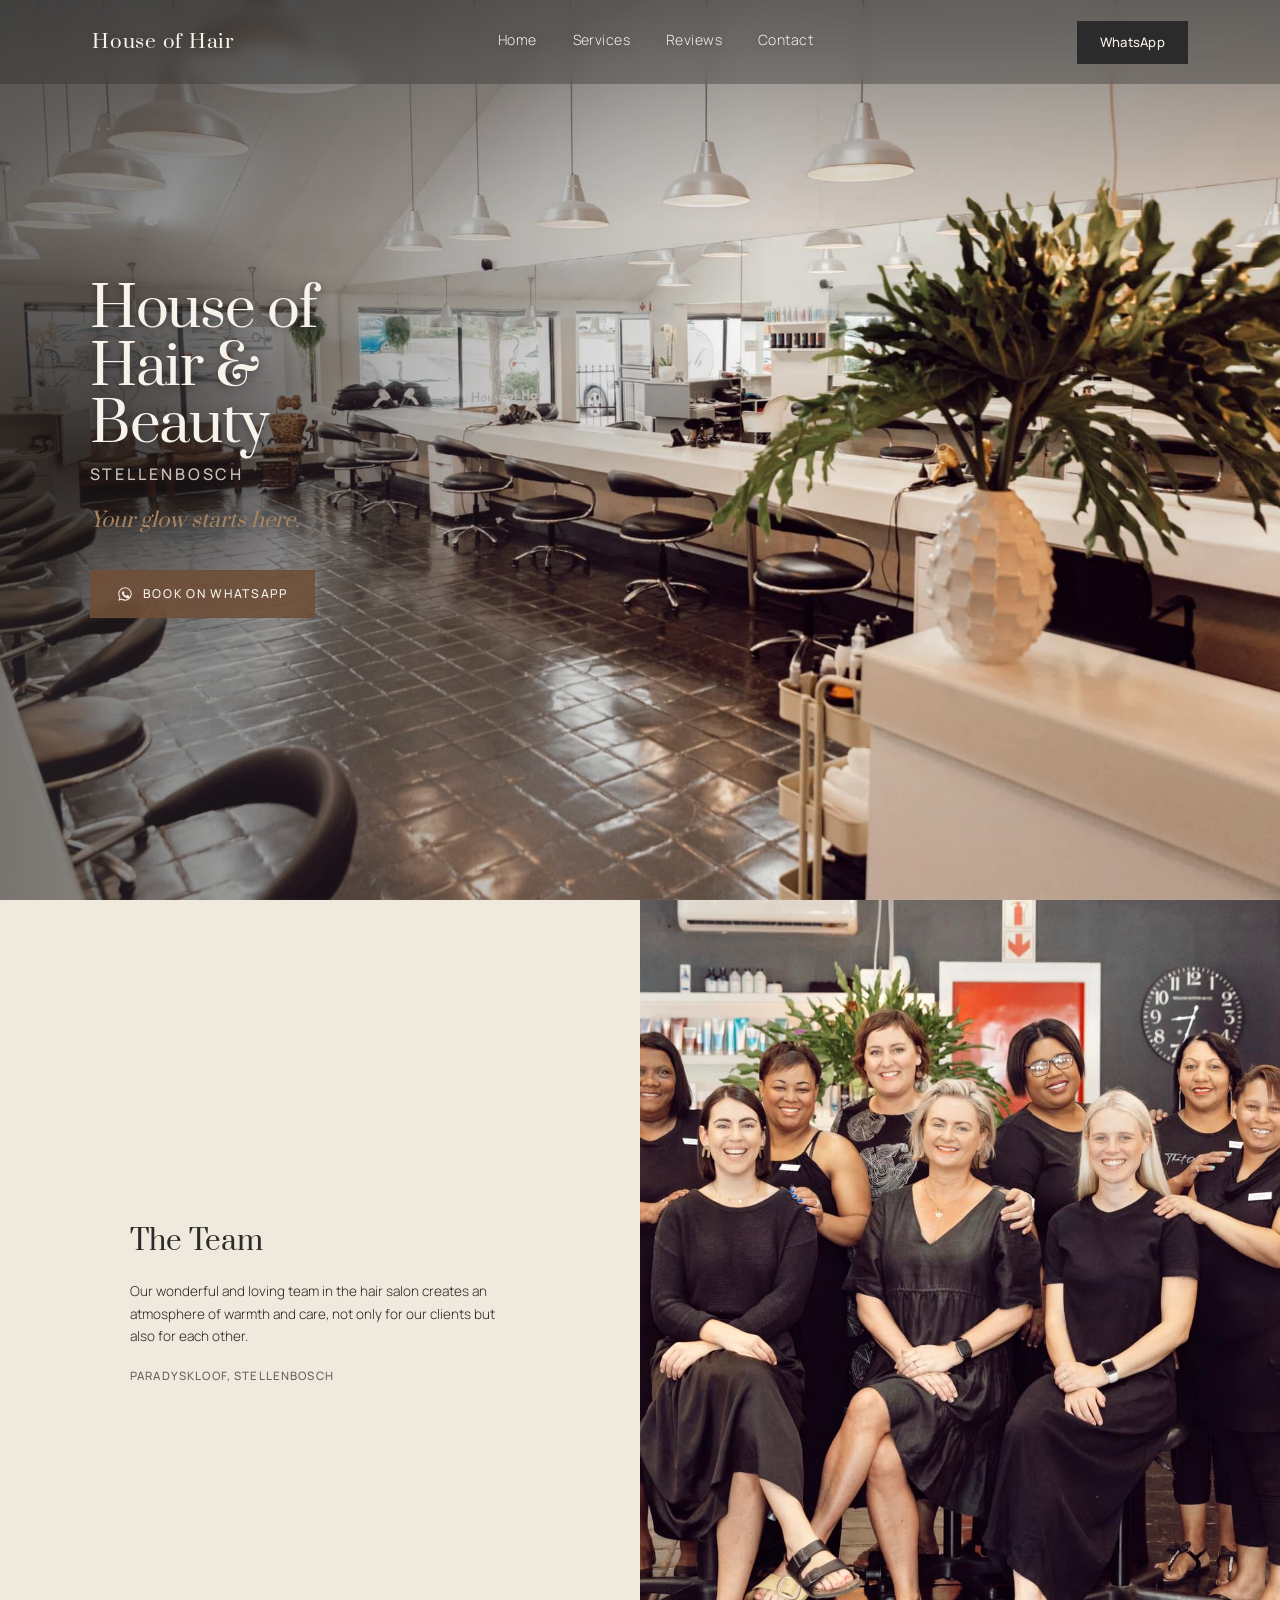
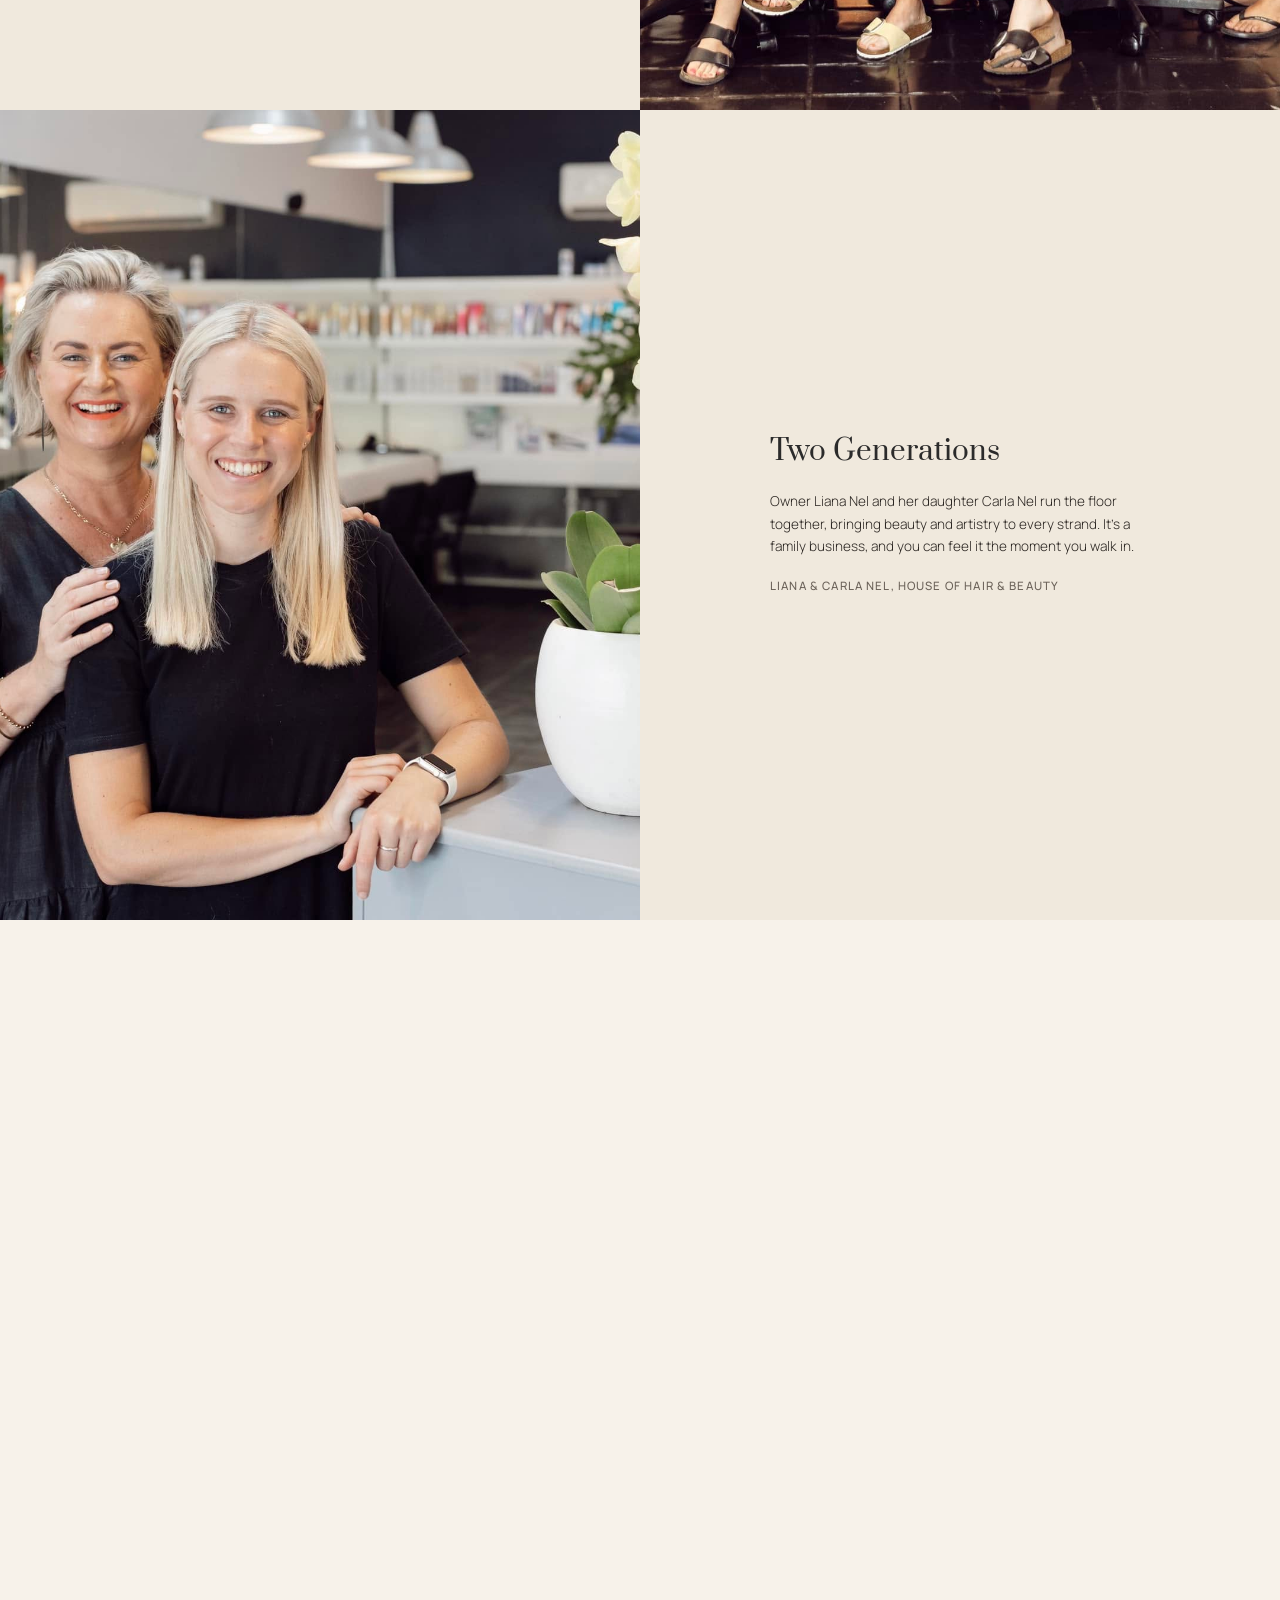
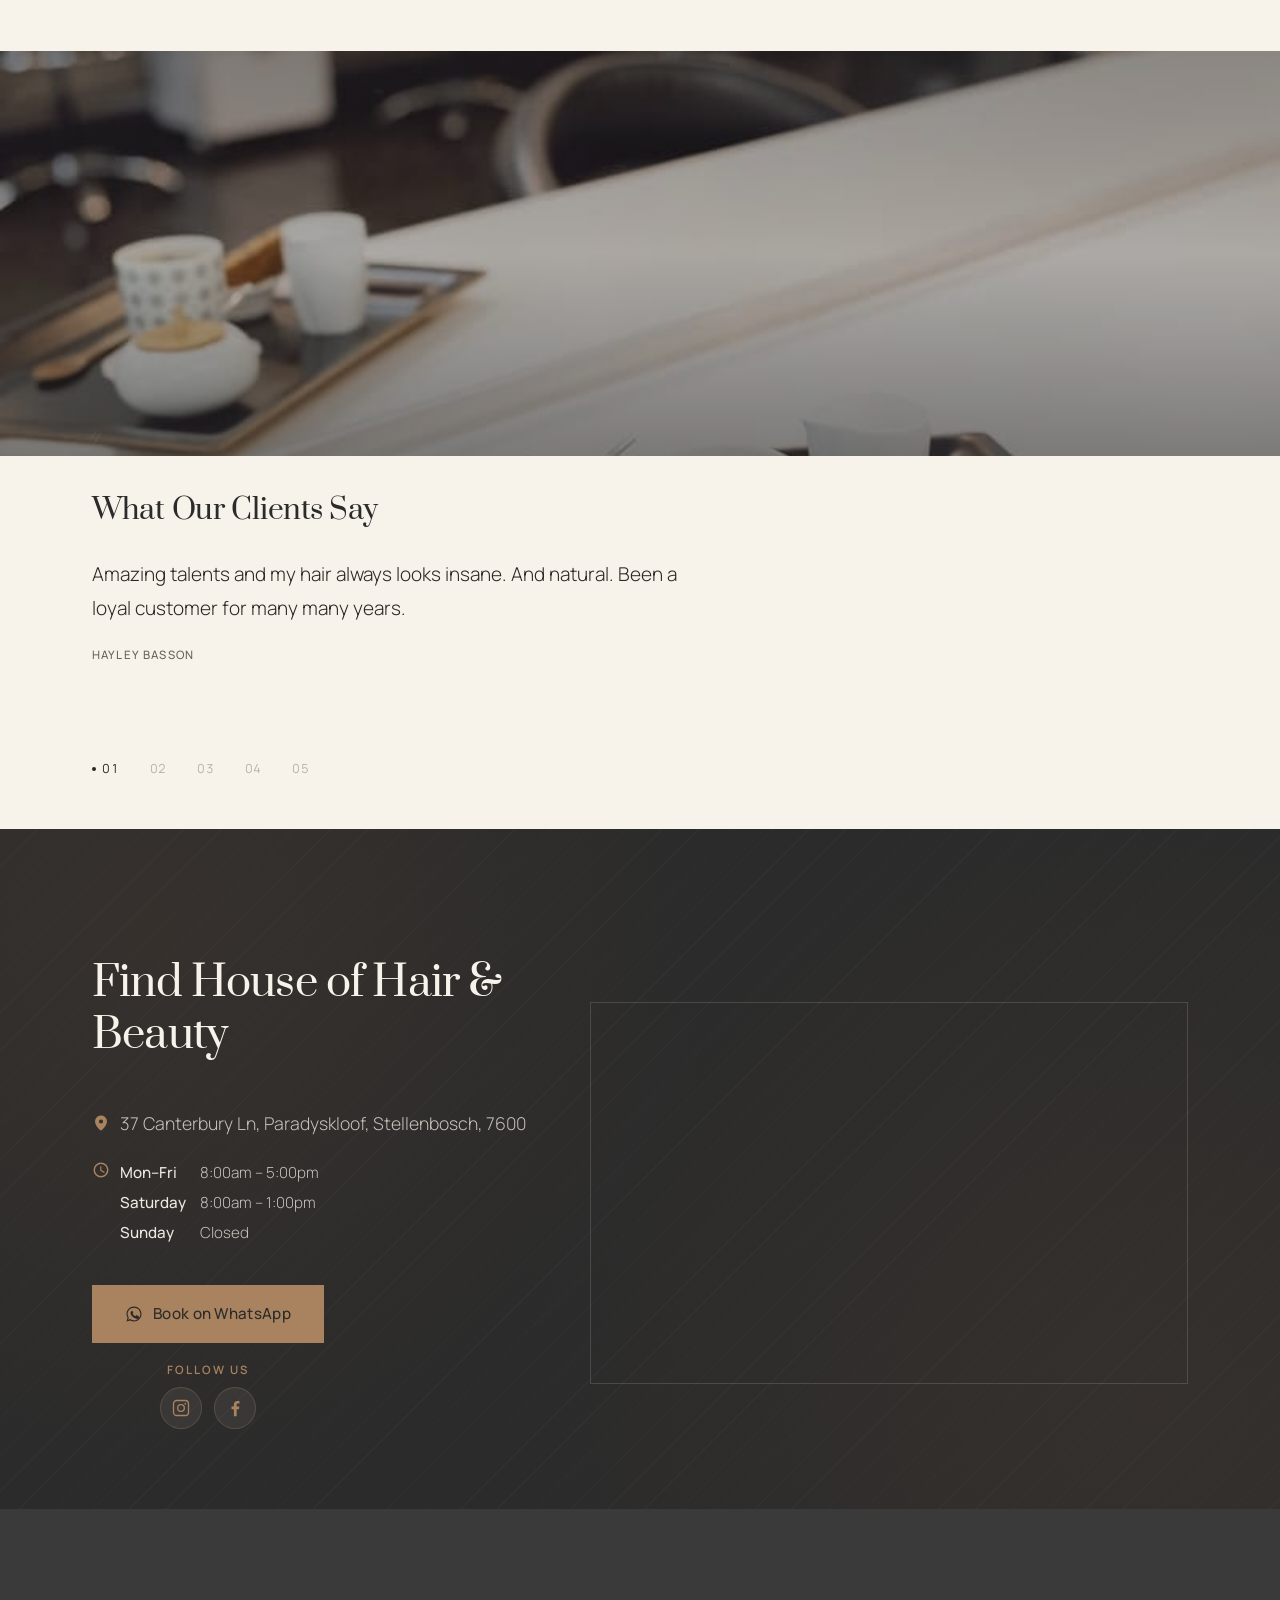
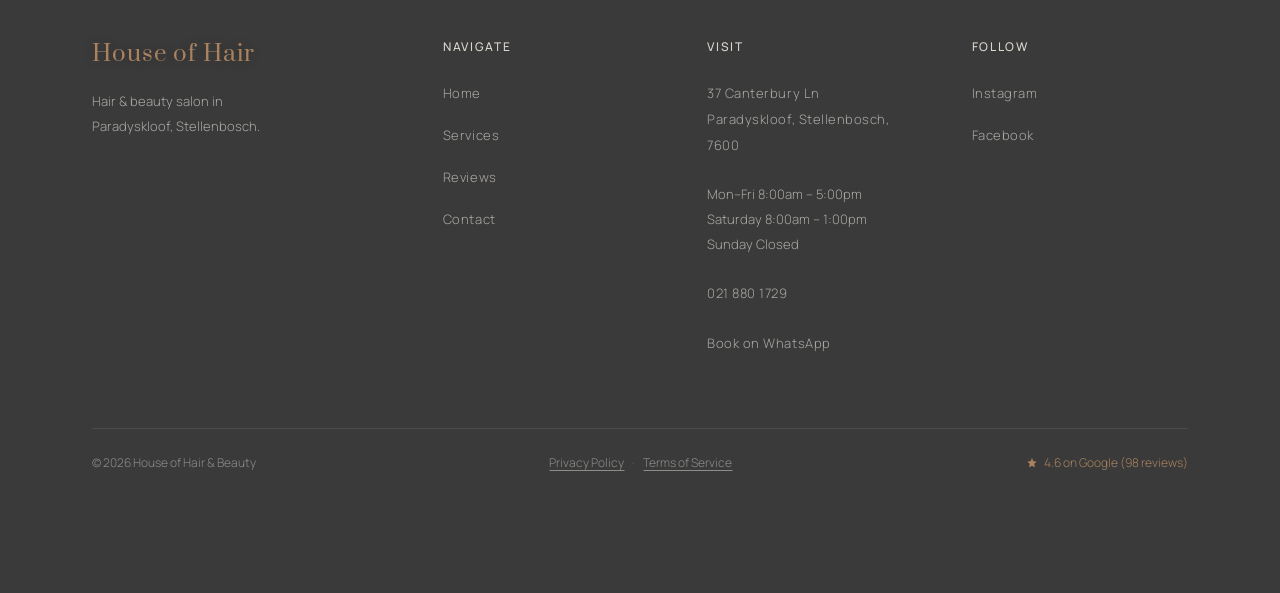
==== commit 5161ec58: "Restore experience-band video, spotlight hero text, fix booking hours - Swap the tray photo back for" ====
--- a/index.html
+++ b/index.html
@@ -112,7 +112,9 @@
 
   <!-- EXPERIENCE BAND -->
   <section id="reviews" class="experience-band">
-    <img src="images/treat-yourself.jpg" alt="" role="presentation" width="800" height="534" loading="lazy">
+    <video autoplay muted loop playsinline preload="none" poster="images/treat-yourself.jpg" aria-label="A relaxing hair treatment at House of Hair &amp; Beauty">
+      <source src="videos/spa-treatment.mp4" type="video/mp4">
+    </video>
     <div class="experience-scrim"></div>
     <div class="container experience-inner reveal">
       <p class="experience-eyebrow">The House of Hair &amp; Beauty Experience</p>
--- a/style.css
+++ b/style.css
@@ -422,14 +422,33 @@
 }
 
 .hero-inner {
+  position: relative;
   max-width: 420px;
   margin: 0;
   padding-left: 7vw;
 }
 
+/* A dedicated dark "spotlight" behind just the text block, layered on top of
+   the whole-hero scrim, so the headline/tagline/button read as clearly
+   separated from the image rather than merely tinted by it. Sized to bleed
+   past the text on every side so it fades out smoothly at the block's edges. */
+.hero-inner::before {
+  content: '';
+  position: absolute;
+  top: -60px;
+  bottom: -60px;
+  left: -10vw;
+  right: -40px;
+  background: radial-gradient(ellipse 75% 70% at 35% 50%, rgba(20, 15, 12, 0.65) 0%, rgba(20, 15, 12, 0.35) 45%, transparent 75%);
+  pointer-events: none;
+}
+
+/* Hero text always sits on the photo + dark scrim, regardless of viewport,
+   so it stays off-white/brown here rather than the charcoal used for body
+   text elsewhere on light backgrounds. */
 .hero-mark {
   margin: 0 0 18px;
-  color: var(--black);
+  color: var(--cream);
 }
 
 .hero-mark-brand {
@@ -439,7 +458,8 @@
   font-size: clamp(2.2rem, 4.6vw, 3.4rem);
   line-height: 1.05;
   letter-spacing: -0.02em;
-  color: var(--black);
+  color: var(--cream);
+  text-shadow: 0 2px 10px rgba(43, 43, 43, 0.7);
 }
 
 .hero-mark-name {
@@ -449,7 +469,8 @@
   font-size: clamp(0.85rem, 1.3vw, 1rem);
   letter-spacing: 0.18em;
   text-transform: uppercase;
-  color: var(--ink);
+  color: rgba(247, 242, 234, 0.8);
+  text-shadow: 0 2px 10px rgba(43, 43, 43, 0.7);
   margin-top: 8px;
 }
 
@@ -457,7 +478,8 @@
   font-family: var(--font-serif);
   font-style: italic;
   font-size: clamp(1.1rem, 1.6vw, 1.3rem);
-  color: var(--gold-deep);
+  color: var(--gold-light);
+  text-shadow: 0 2px 10px rgba(43, 43, 43, 0.7);
   margin: 0 0 32px;
 }
 
@@ -466,10 +488,12 @@
   align-items: center;
   gap: 10px;
   padding: 13px 26px;
-  border: 1.5px solid var(--black);
+  border: 1.5px solid rgba(111, 78, 55, 0.9);
   border-radius: 0;
-  color: var(--black);
-  background: transparent;
+  color: var(--cream);
+  /* solid-ish brown fill rather than a thin outline, so the button reads as
+     a clear tappable control against a busy photo, not just a faint border */
+  background: rgba(111, 78, 55, 0.88);
   font-family: var(--font-sans);
   font-size: 0.76rem;
   font-weight: 500;
@@ -483,7 +507,7 @@
 
 .btn-hero:hover,
 .btn-hero:focus-visible {
-  background: var(--black);
+  background: var(--gold-deep);
   color: var(--cream);
   transform: translateY(-2px);
 }
@@ -497,12 +521,6 @@
 @media (max-width: 780px) {
   .hero-inner { max-width: 100%; padding-left: 28px; padding-right: 28px; }
   .hero-media img { object-position: 80% 38%; }
-  .hero-mark, .hero-mark-brand, .hero-mark-name { color: var(--cream); }
-  .hero-mark-brand { text-shadow: 0 4px 30px rgba(43, 43, 43, 0.4); }
-  .hero-mark-name { color: rgba(247, 242, 234, 0.8); }
-  .tagline { color: var(--gold-light); }
-  .btn-hero { border-color: var(--cream); color: var(--cream); }
-  .btn-hero:hover, .btn-hero:focus-visible { background: var(--cream); color: var(--black); }
   .hero-scrim {
     background:
       linear-gradient(180deg, rgba(43, 43, 43, 0.5) 0%, rgba(43, 43, 43, 0.15) 40%, transparent 70%),
@@ -879,6 +897,19 @@
   z-index: -2;
 }
 
+/* This band is much wider and shorter at desktop than on mobile, so
+   object-fit: cover crops a different (width-driven, not height-driven)
+   slice of the source video than on mobile — "center 30%" (tuned for the
+   mobile crop) pushes the wide desktop window down past the client's
+   face into a tight, context-free patch of skin and ear. Shift the focal
+   point back up so the face/eye stay in frame without touching mobile. */
+@media (min-width: 781px) {
+  .experience-band video,
+  .experience-band img {
+    object-position: center 18%;
+  }
+}
+
 .experience-scrim {
   position: absolute;
   inset: 0;
@@ -904,10 +935,6 @@
   max-width: 640px;
   margin-left: auto;
   margin-right: auto;
-}
-
-@media (max-width: 600px) {
-  .experience-band { height: 45vh; min-height: 320px; }
 }
 
 /* ---------- Gallery: alternating editorial rows ---------- */
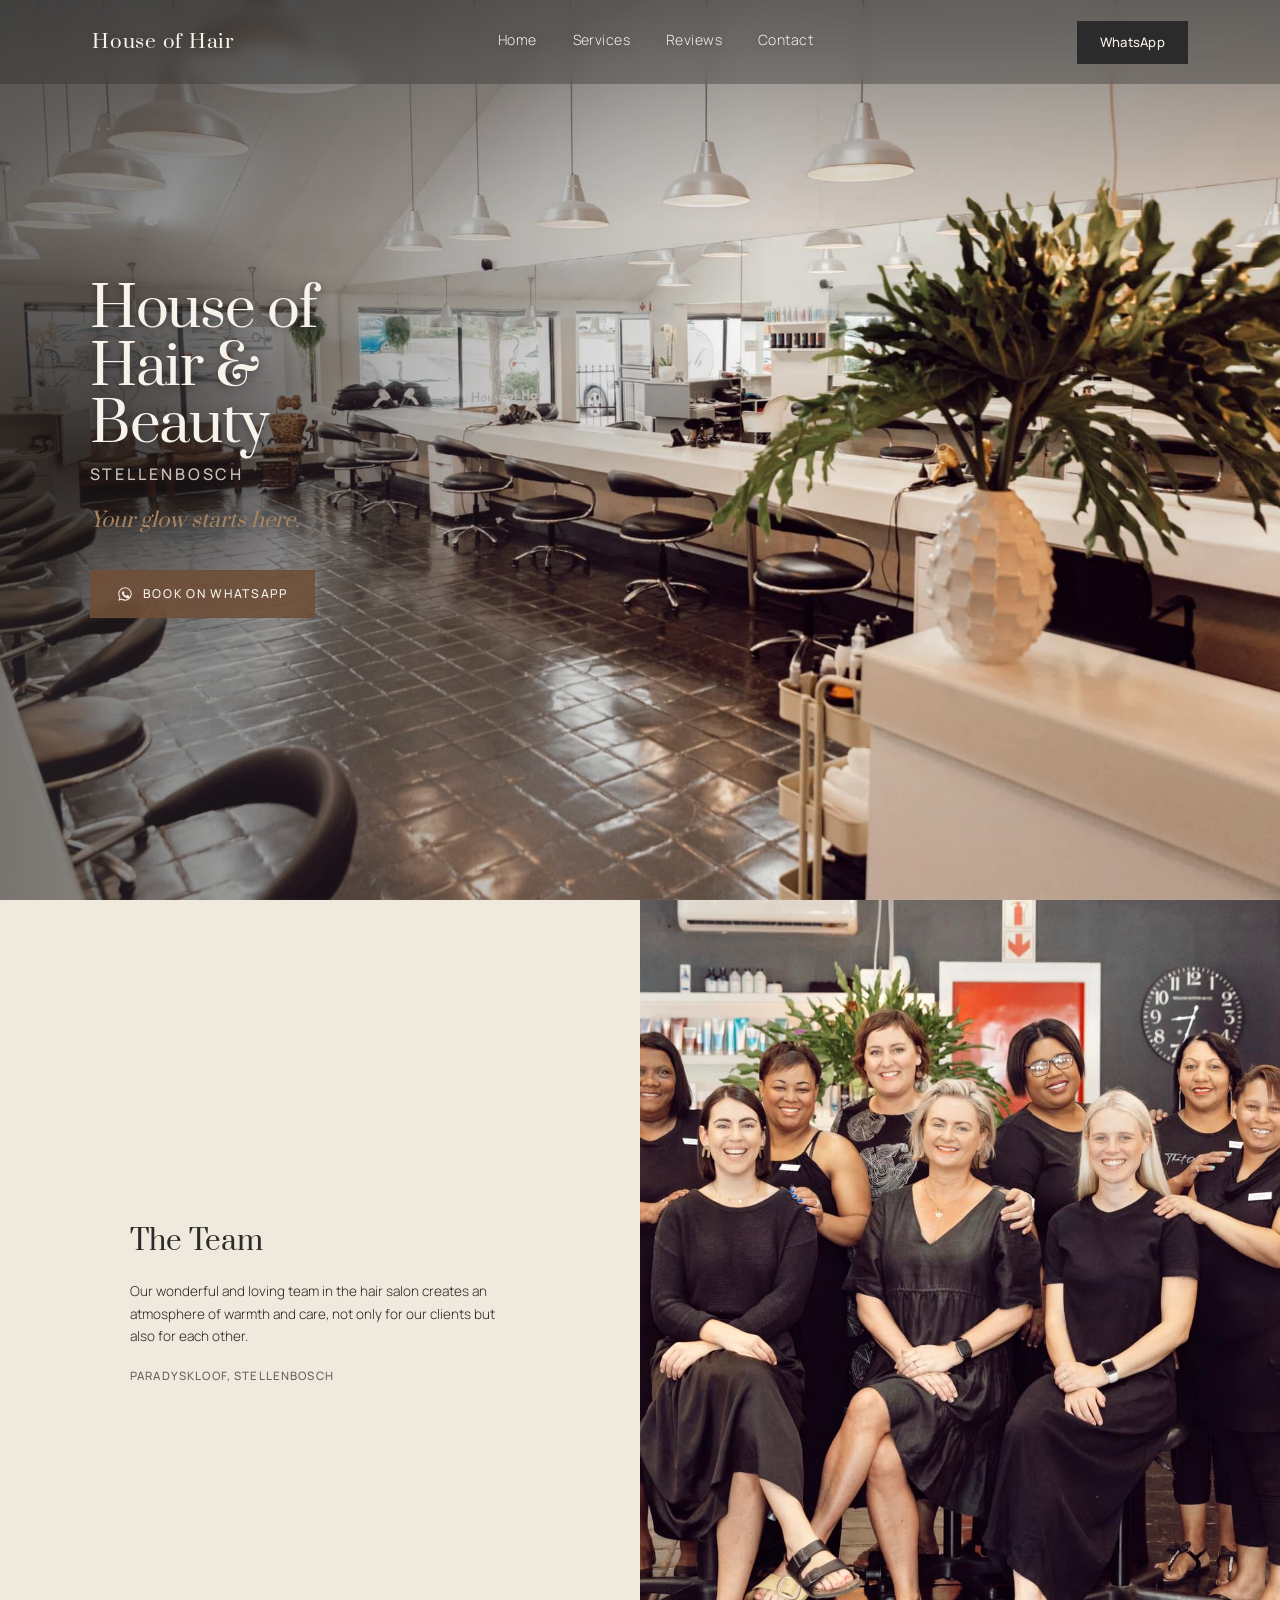
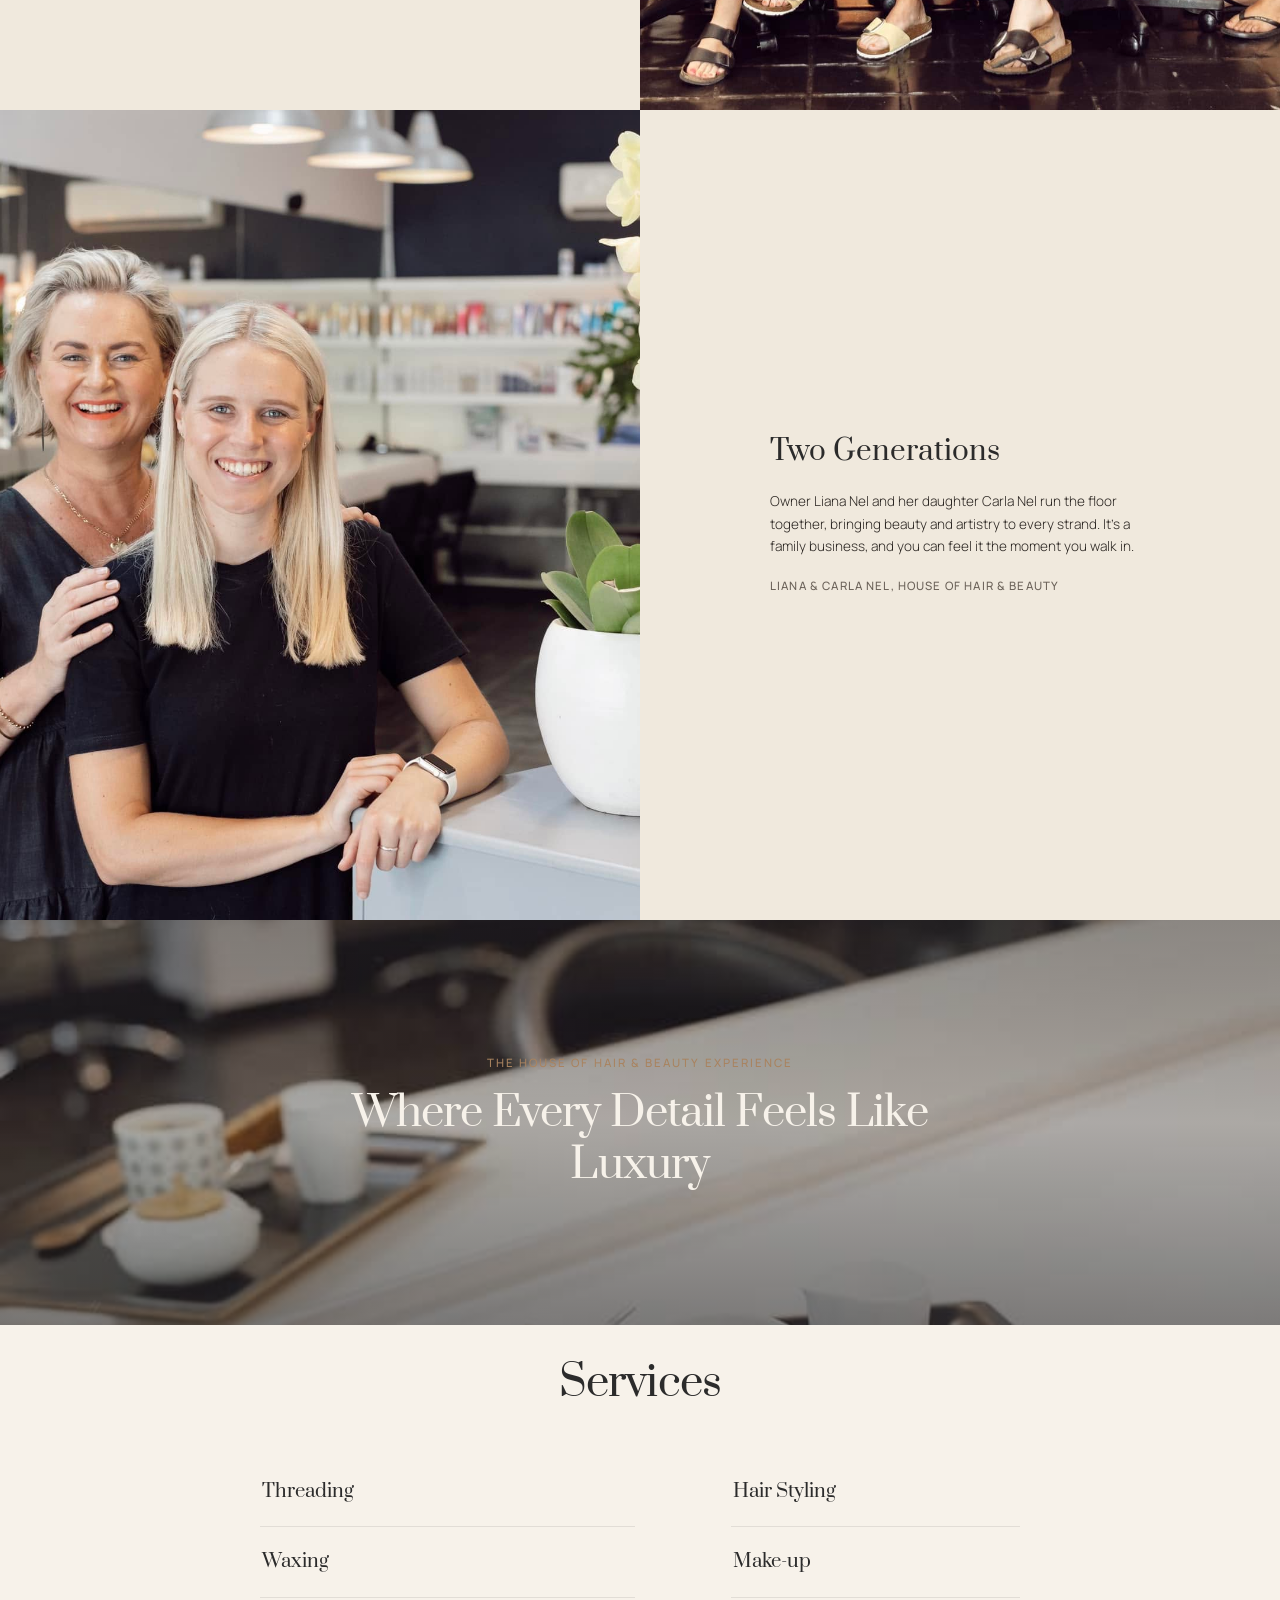
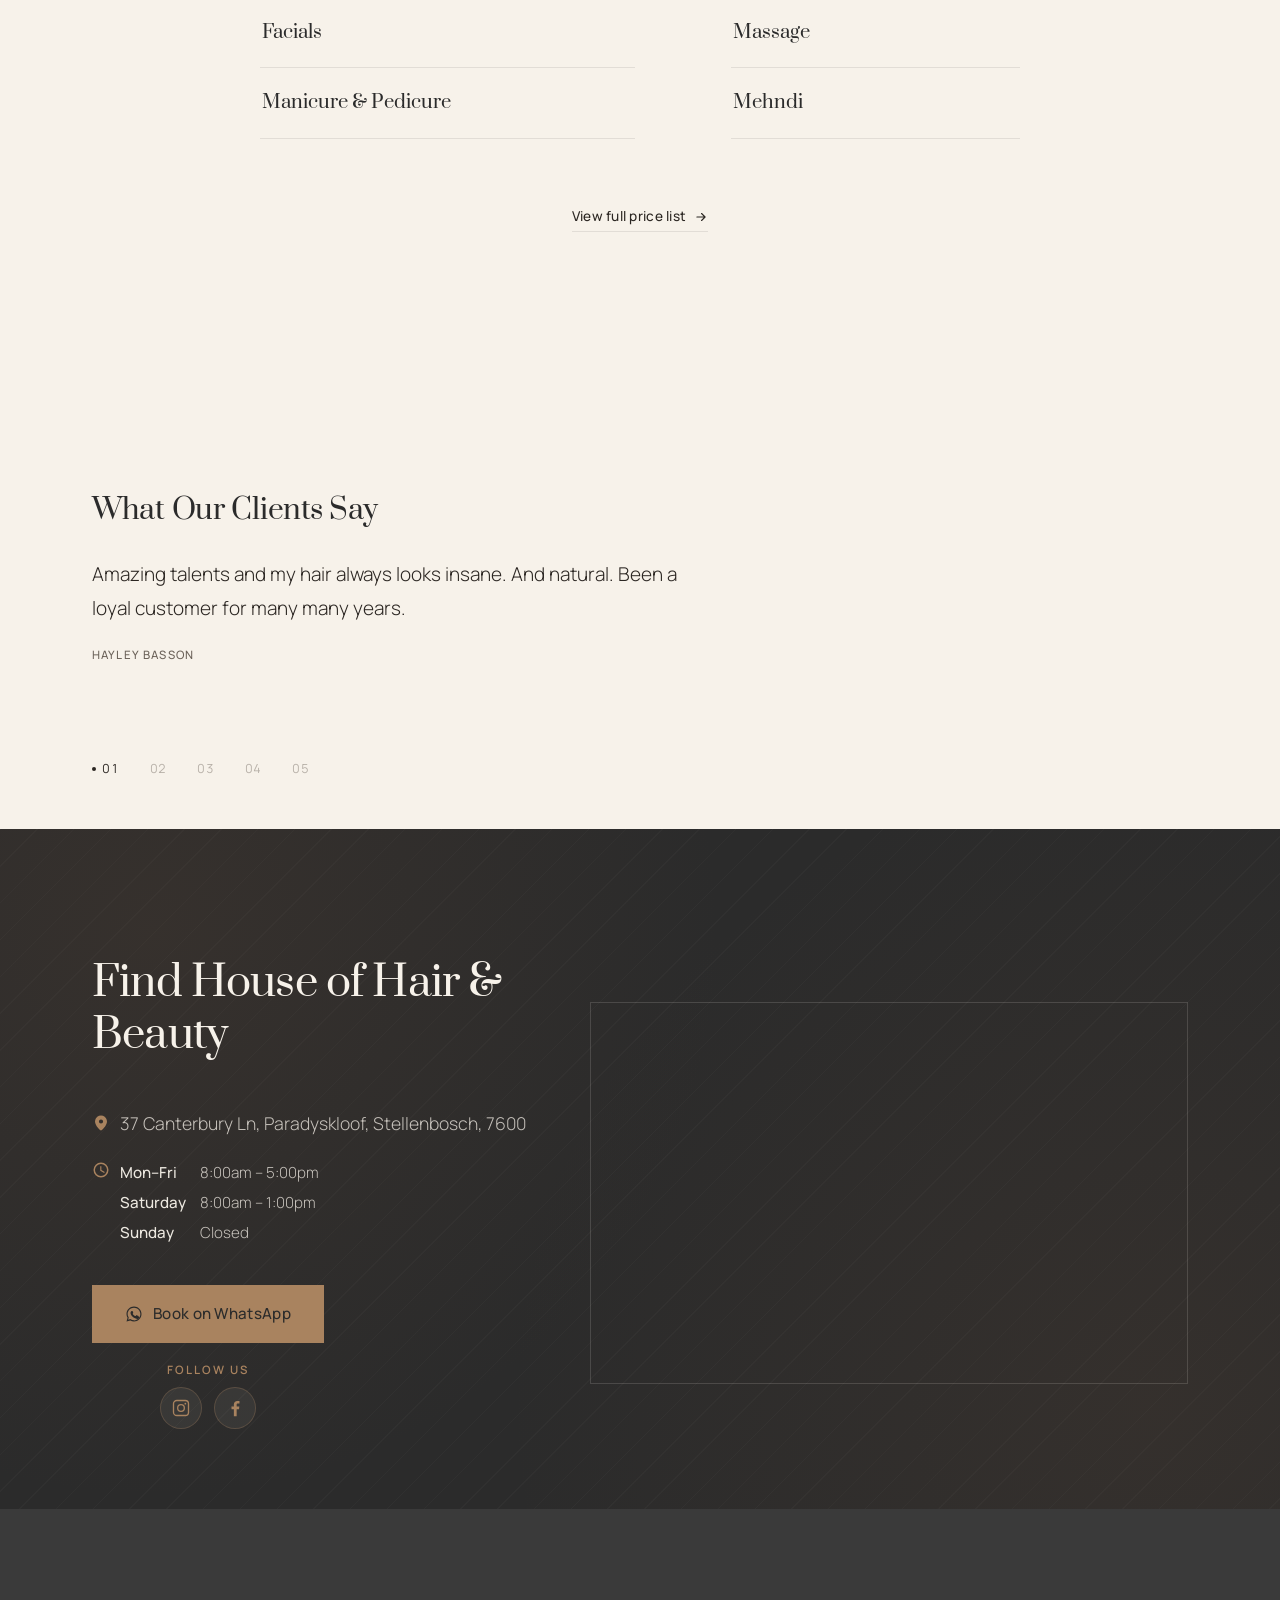
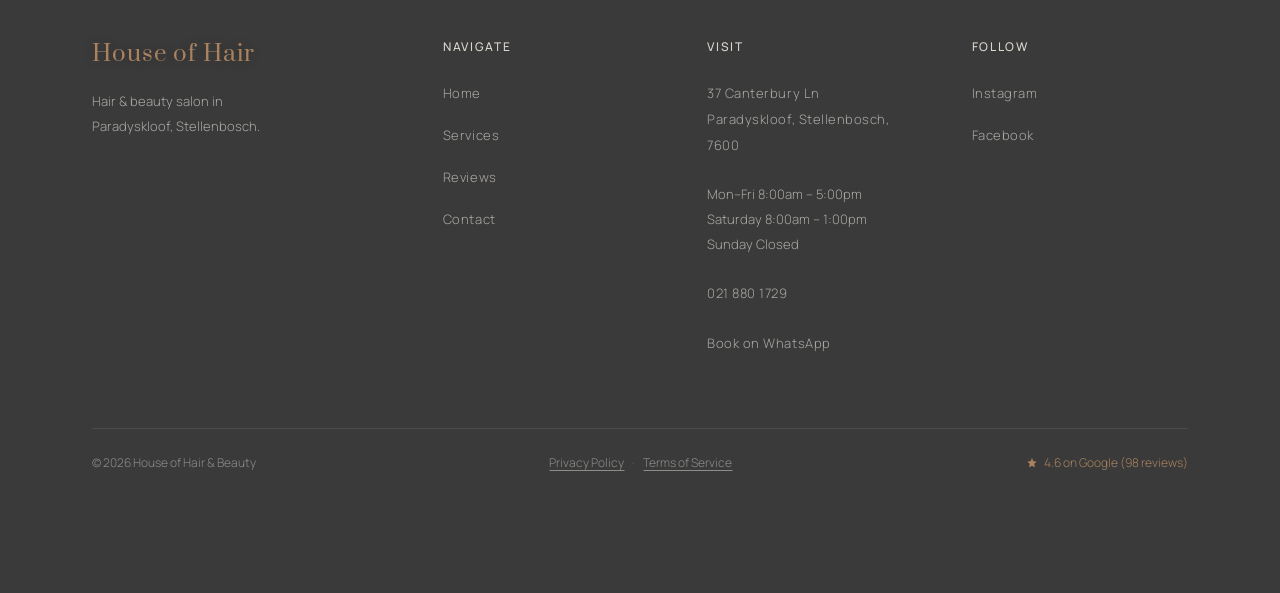
==== commit 3e273f93: "Reorder homepage sections: video, then Services, then Reviews Move the hair-wash video above Service" ====
--- a/index.html
+++ b/index.html
@@ -18,7 +18,7 @@
     <nav class="nav" id="site-nav">
       <a href="#hero">Home</a>
       <a href="services.html">Services</a>
-      <a href="#reviews">Reviews</a>
+      <a href="#testimonials">Reviews</a>
       <a href="#contact">Contact</a>
     </nav>
     <div class="header-actions">
@@ -80,6 +80,18 @@
         </div>
       </div>
 
+    </div>
+  </section>
+
+  <!-- EXPERIENCE BAND -->
+  <section id="experience" class="experience-band">
+    <video autoplay muted loop playsinline preload="none" poster="images/treat-yourself.jpg" aria-label="A relaxing hair treatment at House of Hair &amp; Beauty">
+      <source src="videos/spa-treatment.mp4" type="video/mp4">
+    </video>
+    <div class="experience-scrim"></div>
+    <div class="container experience-inner reveal">
+      <p class="experience-eyebrow">The House of Hair &amp; Beauty Experience</p>
+      <h2 class="section-title">Where Every Detail Feels Like Luxury</h2>
     </div>
   </section>
 
@@ -107,18 +119,6 @@
           <svg viewBox="0 0 24 24" width="14" height="14" aria-hidden="true"><path fill="none" stroke="currentColor" stroke-width="2" stroke-linecap="round" stroke-linejoin="round" d="M5 12h13M13 6l6 6-6 6"/></svg>
         </a>
       </div>
-    </div>
-  </section>
-
-  <!-- EXPERIENCE BAND -->
-  <section id="reviews" class="experience-band">
-    <video autoplay muted loop playsinline preload="none" poster="images/treat-yourself.jpg" aria-label="A relaxing hair treatment at House of Hair &amp; Beauty">
-      <source src="videos/spa-treatment.mp4" type="video/mp4">
-    </video>
-    <div class="experience-scrim"></div>
-    <div class="container experience-inner reveal">
-      <p class="experience-eyebrow">The House of Hair &amp; Beauty Experience</p>
-      <h2 class="section-title">Where Every Detail Feels Like Luxury</h2>
     </div>
   </section>
 
@@ -263,7 +263,7 @@
       <ul>
         <li><a href="#hero">Home</a></li>
         <li><a href="services.html">Services</a></li>
-        <li><a href="#reviews">Reviews</a></li>
+        <li><a href="#testimonials">Reviews</a></li>
         <li><a href="#contact">Contact</a></li>
       </ul>
     </div>
--- a/style.css
+++ b/style.css
@@ -535,20 +535,18 @@
 
 /* Anchor targets: offset by the fixed header's height plus a small buffer,
    so a jump-to never leaves the section heading hidden underneath it */
-#the-space, #services, #reviews, #testimonials, #contact { scroll-margin-top: 112px; }
+#the-space, #experience, #services, #testimonials, #contact { scroll-margin-top: 112px; }
 
 /* mobile header is 64px — clear it plus a comfortable buffer so a heading is
    never sliced by the bar it lands under */
 @media (max-width: 780px) {
-  #the-space, #services, #reviews, #testimonials, #contact { scroll-margin-top: 96px; }
+  #the-space, #experience, #services, #testimonials, #contact { scroll-margin-top: 96px; }
 }
 
 /* Sections that follow a full-bleed image/video: sit flush, no dead cream band */
-#testimonials { padding-top: var(--sp-4); }
-
-/* Testimonials are a tight, single block — no oversized default section padding.
-   Kept deliberately tighter than most sections so the video + full testimonial
-   block (heading, quote, attribution, indicators) fit one viewport together. */
+#services { padding-top: var(--sp-4); }
+
+/* Testimonials are a tight, single block — no oversized default section padding. */
 #testimonials { padding-bottom: var(--sp-6); }
 
 .section-dark {
@@ -562,7 +560,7 @@
 
 @media (max-width: 780px) {
   .section { padding: 72px 0; }
-  #testimonials { padding-top: var(--sp-4); }
+  #services { padding-top: var(--sp-4); }
   #testimonials { padding-bottom: var(--sp-6); }
 }
 
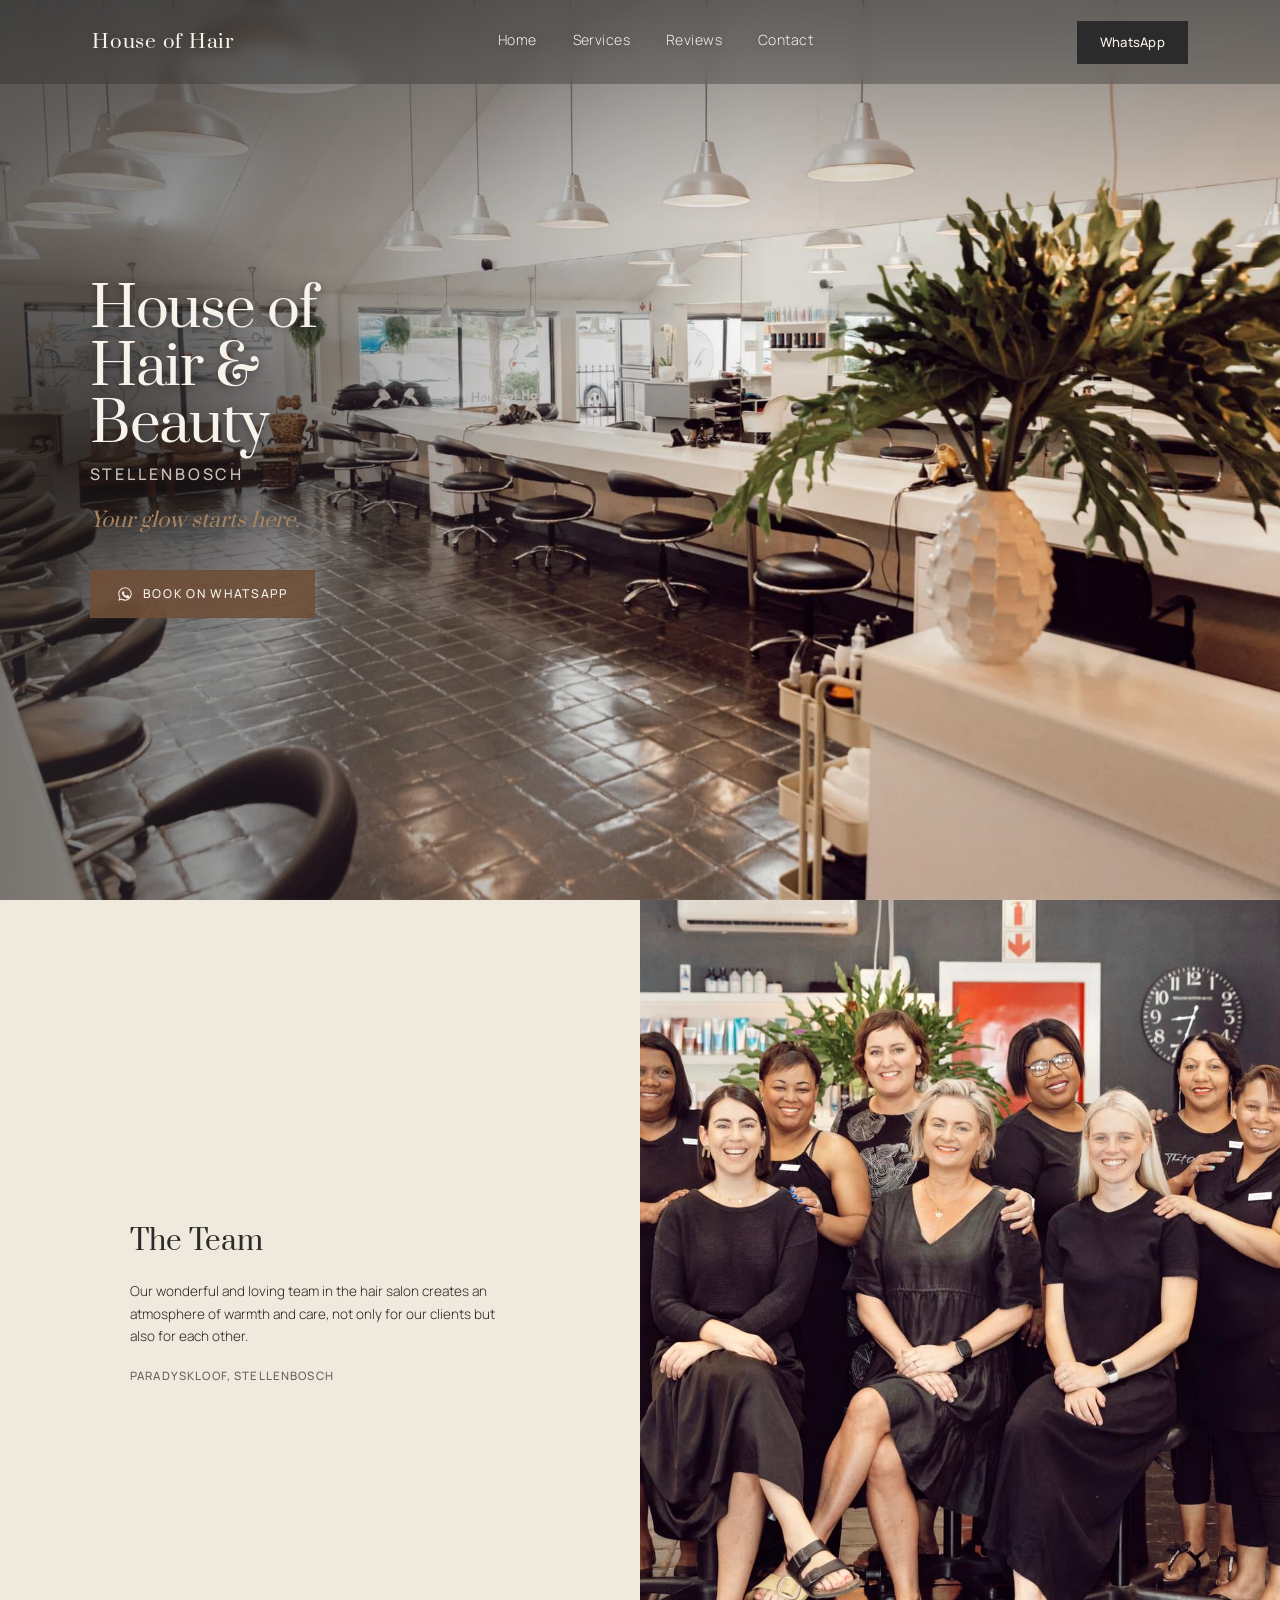
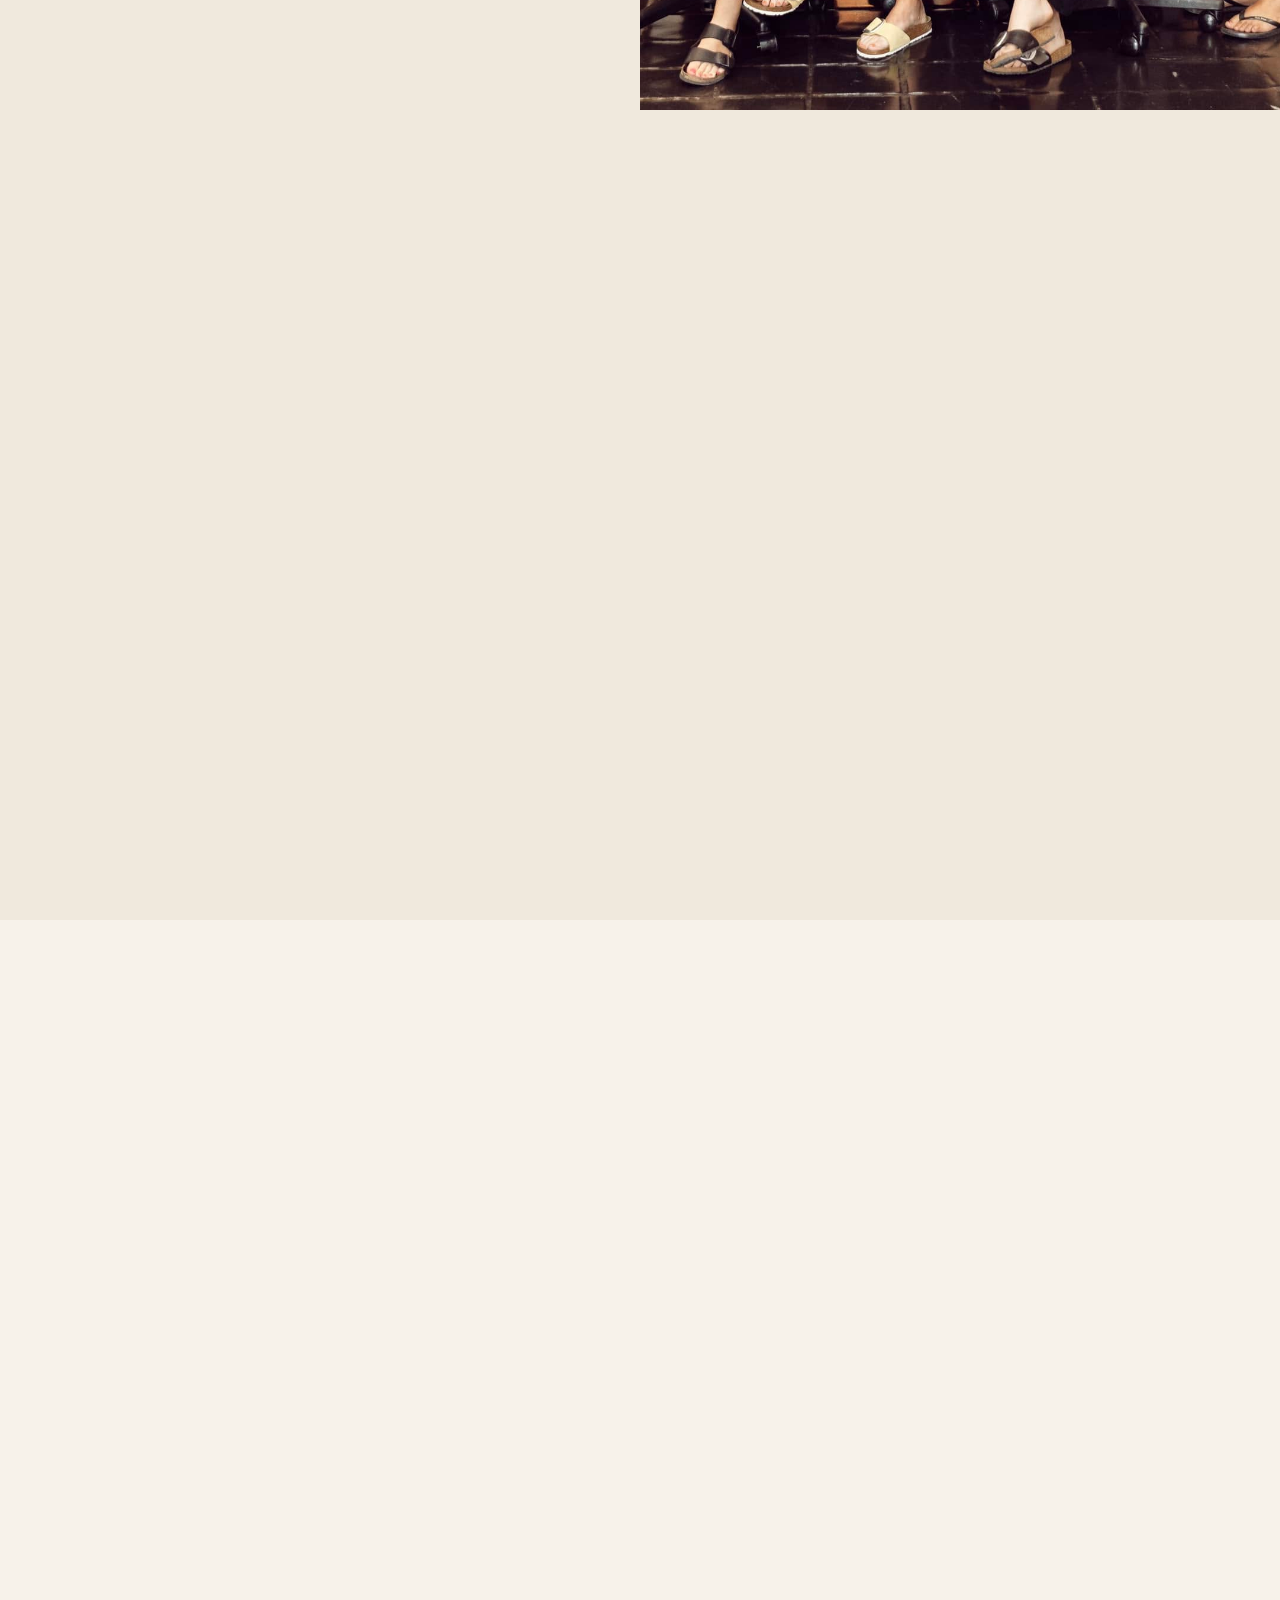
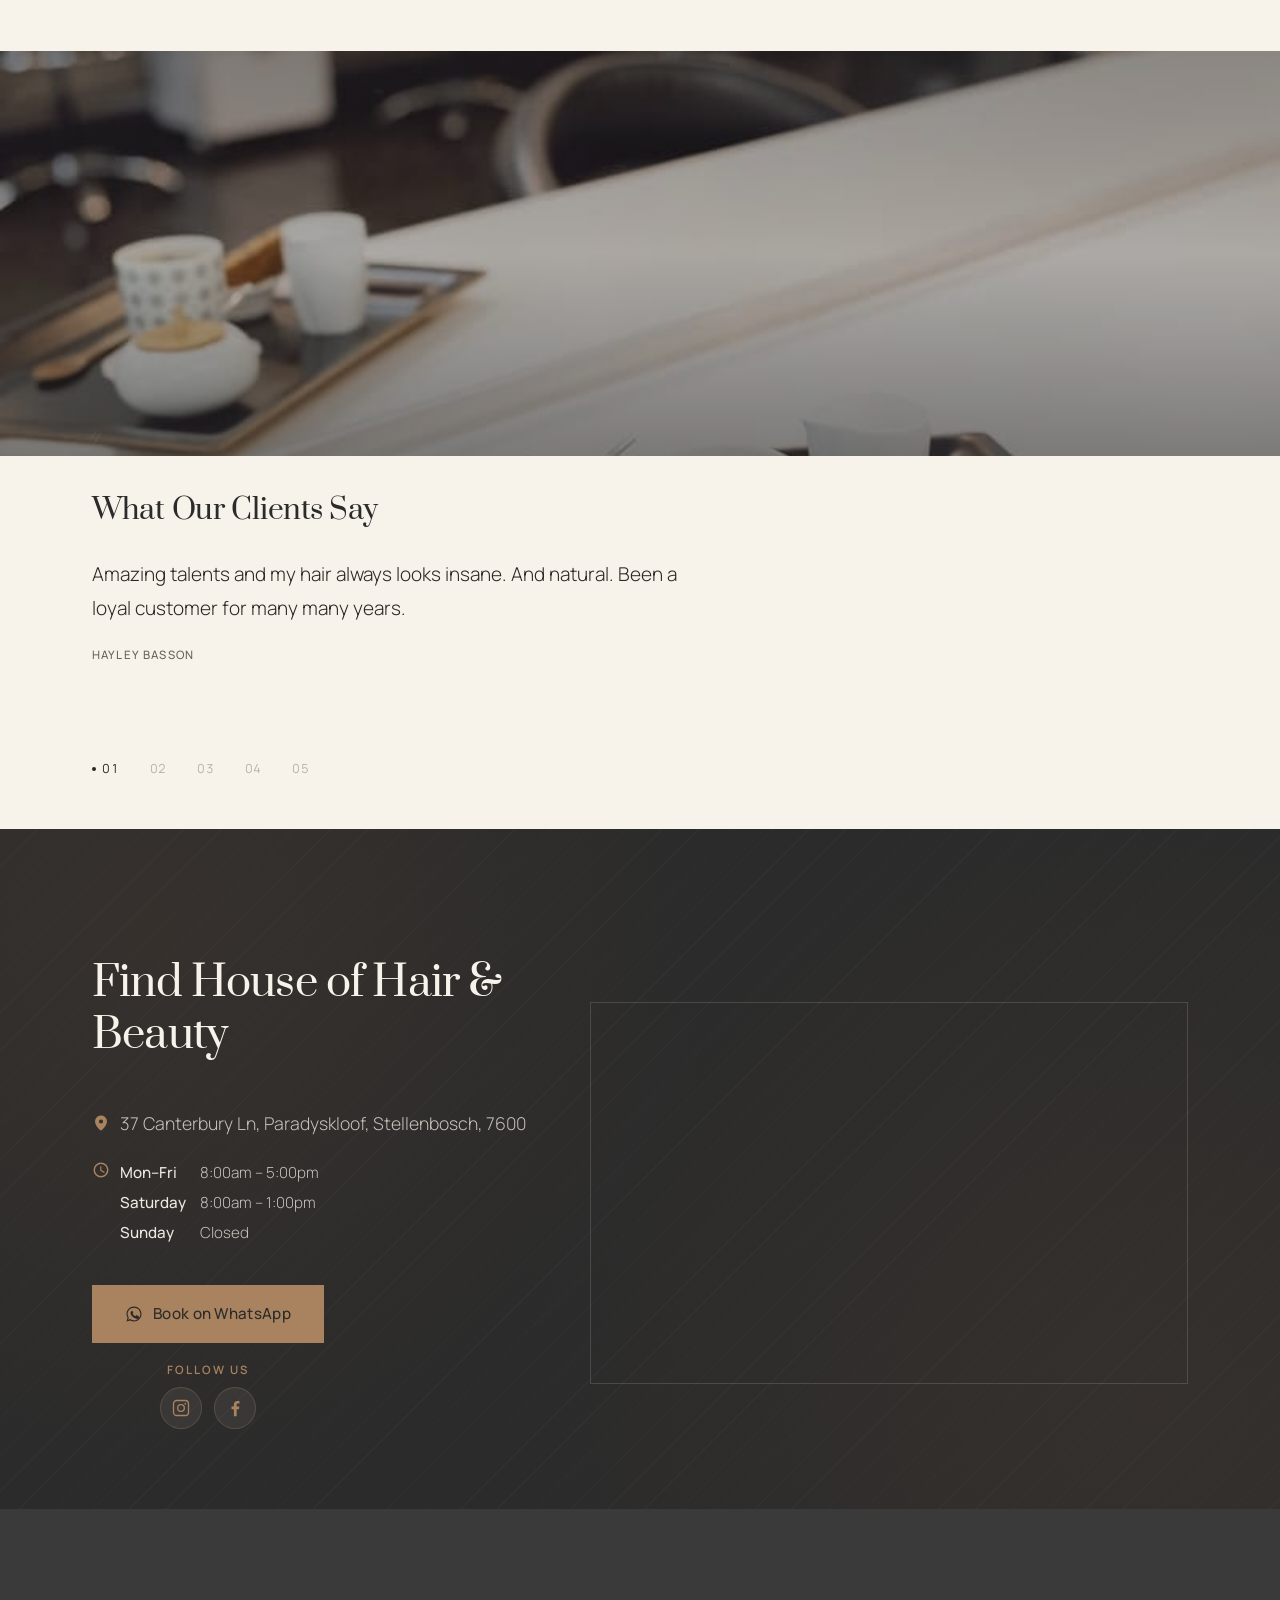
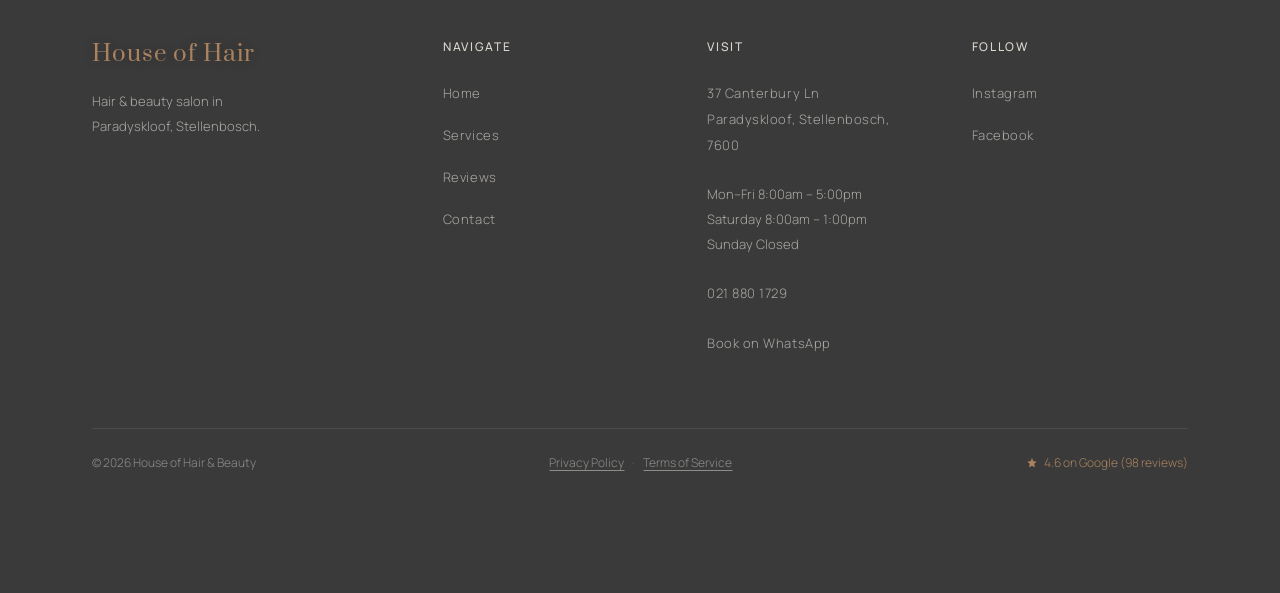
==== commit db0969f3: "Revert "Reorder homepage sections: video, then Services, then Reviews" This reverts commit 3e273f93d" ====
--- a/index.html
+++ b/index.html
@@ -18,7 +18,7 @@
     <nav class="nav" id="site-nav">
       <a href="#hero">Home</a>
       <a href="services.html">Services</a>
-      <a href="#testimonials">Reviews</a>
+      <a href="#reviews">Reviews</a>
       <a href="#contact">Contact</a>
     </nav>
     <div class="header-actions">
@@ -80,18 +80,6 @@
         </div>
       </div>
 
-    </div>
-  </section>
-
-  <!-- EXPERIENCE BAND -->
-  <section id="experience" class="experience-band">
-    <video autoplay muted loop playsinline preload="none" poster="images/treat-yourself.jpg" aria-label="A relaxing hair treatment at House of Hair &amp; Beauty">
-      <source src="videos/spa-treatment.mp4" type="video/mp4">
-    </video>
-    <div class="experience-scrim"></div>
-    <div class="container experience-inner reveal">
-      <p class="experience-eyebrow">The House of Hair &amp; Beauty Experience</p>
-      <h2 class="section-title">Where Every Detail Feels Like Luxury</h2>
     </div>
   </section>
 
@@ -119,6 +107,18 @@
           <svg viewBox="0 0 24 24" width="14" height="14" aria-hidden="true"><path fill="none" stroke="currentColor" stroke-width="2" stroke-linecap="round" stroke-linejoin="round" d="M5 12h13M13 6l6 6-6 6"/></svg>
         </a>
       </div>
+    </div>
+  </section>
+
+  <!-- EXPERIENCE BAND -->
+  <section id="reviews" class="experience-band">
+    <video autoplay muted loop playsinline preload="none" poster="images/treat-yourself.jpg" aria-label="A relaxing hair treatment at House of Hair &amp; Beauty">
+      <source src="videos/spa-treatment.mp4" type="video/mp4">
+    </video>
+    <div class="experience-scrim"></div>
+    <div class="container experience-inner reveal">
+      <p class="experience-eyebrow">The House of Hair &amp; Beauty Experience</p>
+      <h2 class="section-title">Where Every Detail Feels Like Luxury</h2>
     </div>
   </section>
 
@@ -263,7 +263,7 @@
       <ul>
         <li><a href="#hero">Home</a></li>
         <li><a href="services.html">Services</a></li>
-        <li><a href="#testimonials">Reviews</a></li>
+        <li><a href="#reviews">Reviews</a></li>
         <li><a href="#contact">Contact</a></li>
       </ul>
     </div>
--- a/style.css
+++ b/style.css
@@ -535,18 +535,20 @@
 
 /* Anchor targets: offset by the fixed header's height plus a small buffer,
    so a jump-to never leaves the section heading hidden underneath it */
-#the-space, #experience, #services, #testimonials, #contact { scroll-margin-top: 112px; }
+#the-space, #services, #reviews, #testimonials, #contact { scroll-margin-top: 112px; }
 
 /* mobile header is 64px — clear it plus a comfortable buffer so a heading is
    never sliced by the bar it lands under */
 @media (max-width: 780px) {
-  #the-space, #experience, #services, #testimonials, #contact { scroll-margin-top: 96px; }
+  #the-space, #services, #reviews, #testimonials, #contact { scroll-margin-top: 96px; }
 }
 
 /* Sections that follow a full-bleed image/video: sit flush, no dead cream band */
-#services { padding-top: var(--sp-4); }
-
-/* Testimonials are a tight, single block — no oversized default section padding. */
+#testimonials { padding-top: var(--sp-4); }
+
+/* Testimonials are a tight, single block — no oversized default section padding.
+   Kept deliberately tighter than most sections so the video + full testimonial
+   block (heading, quote, attribution, indicators) fit one viewport together. */
 #testimonials { padding-bottom: var(--sp-6); }
 
 .section-dark {
@@ -560,7 +562,7 @@
 
 @media (max-width: 780px) {
   .section { padding: 72px 0; }
-  #services { padding-top: var(--sp-4); }
+  #testimonials { padding-top: var(--sp-4); }
   #testimonials { padding-bottom: var(--sp-6); }
 }
 
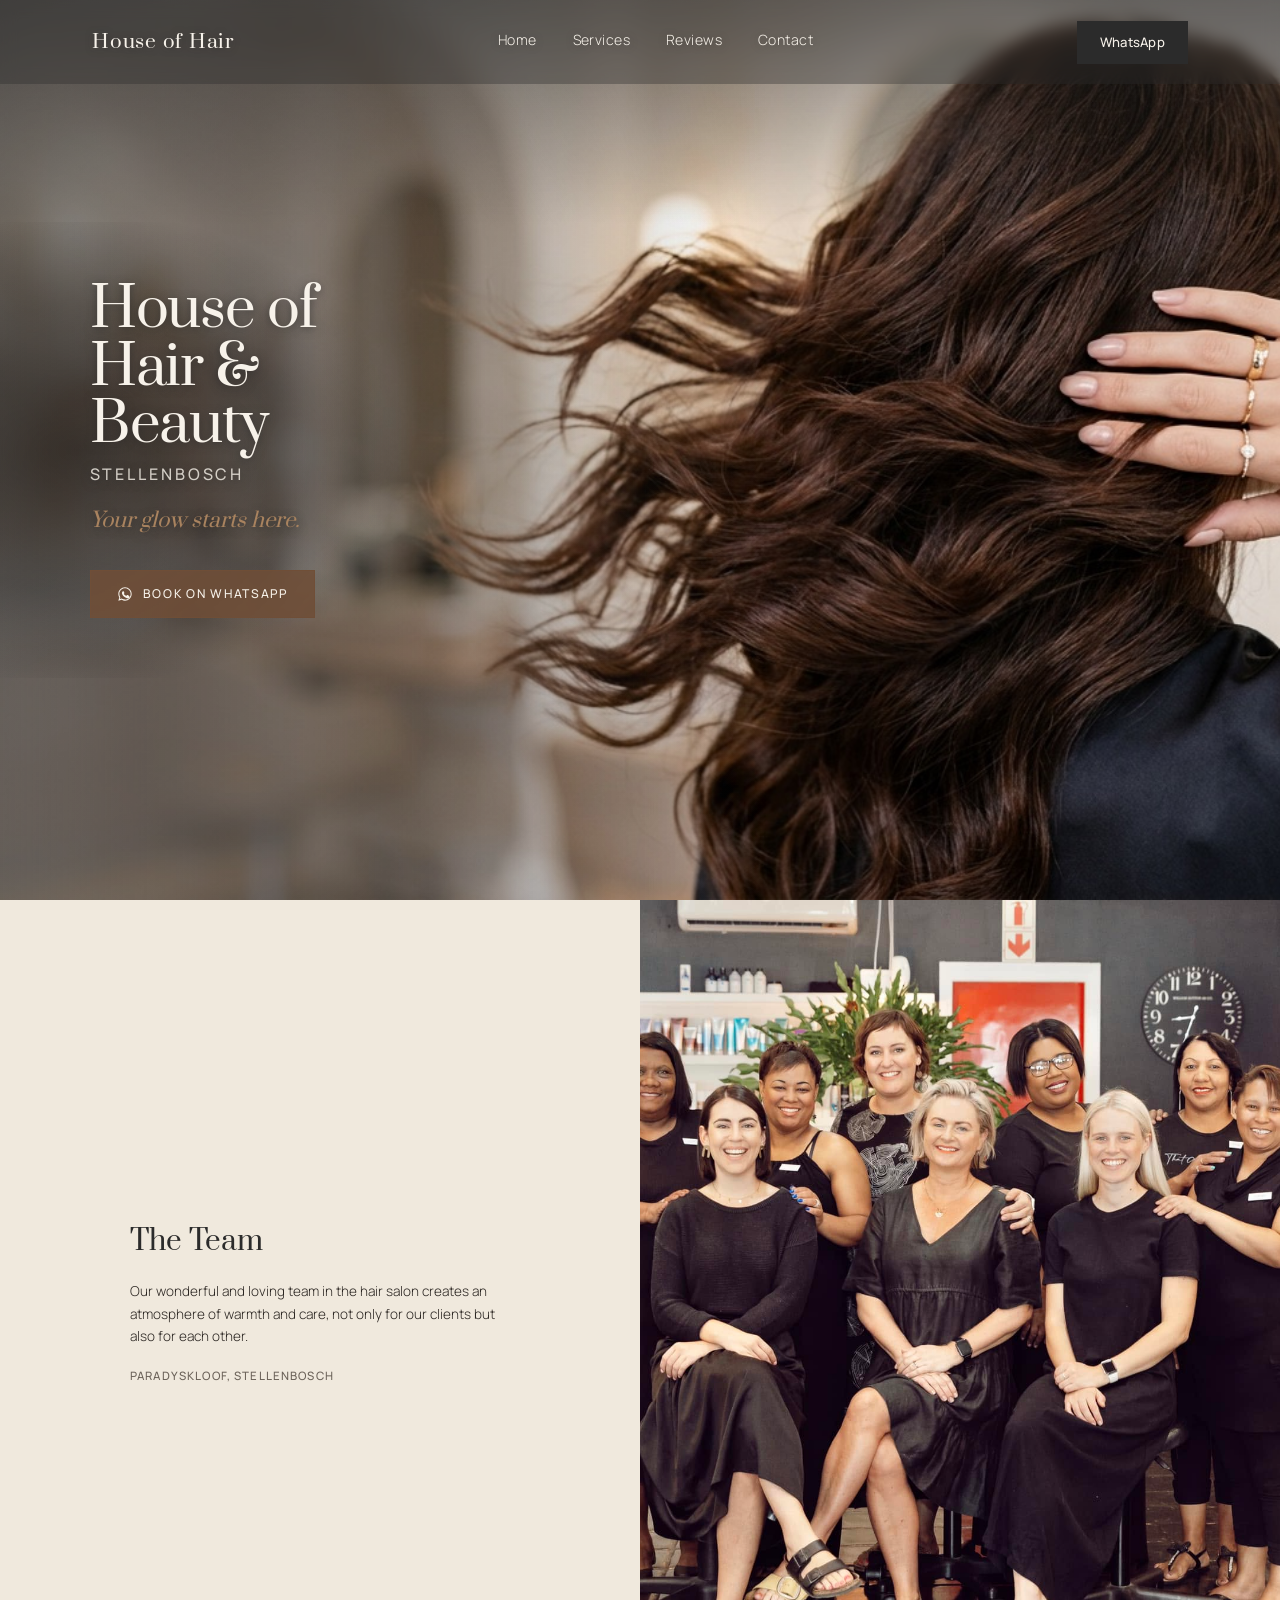
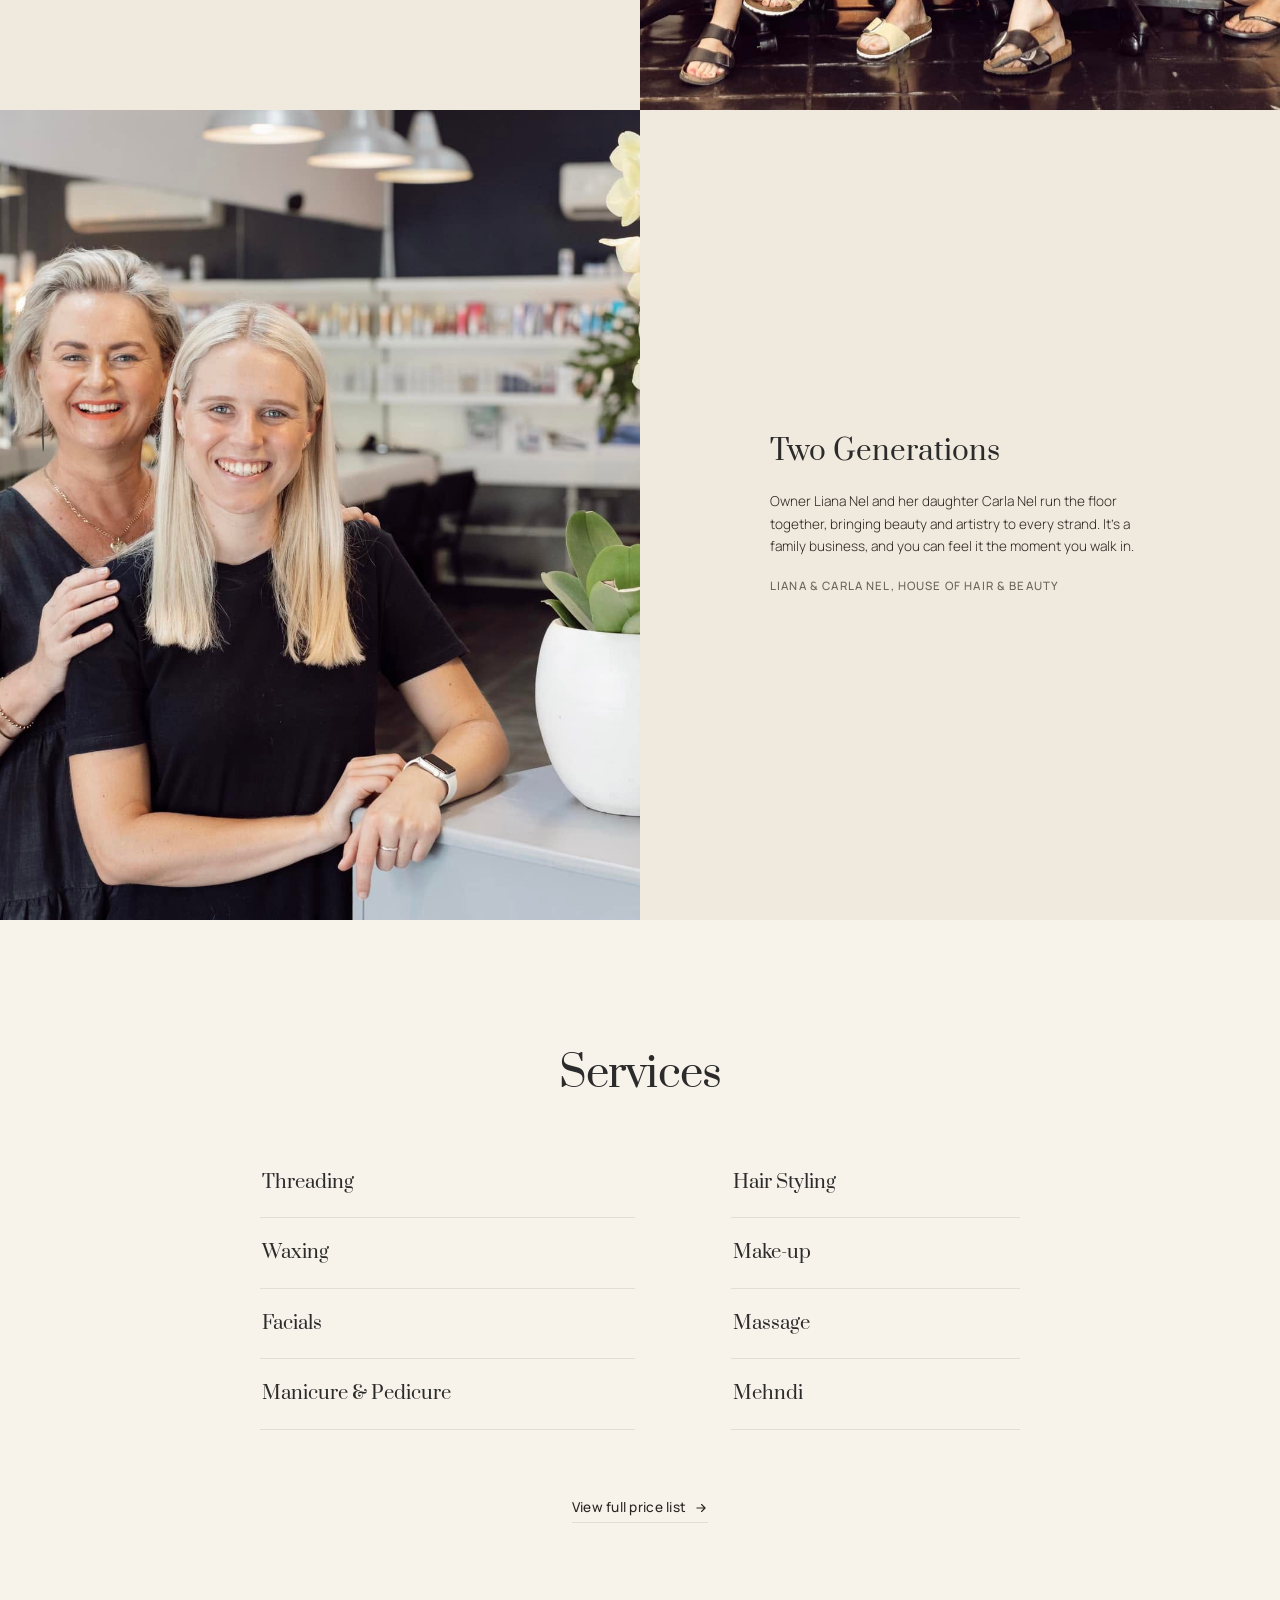
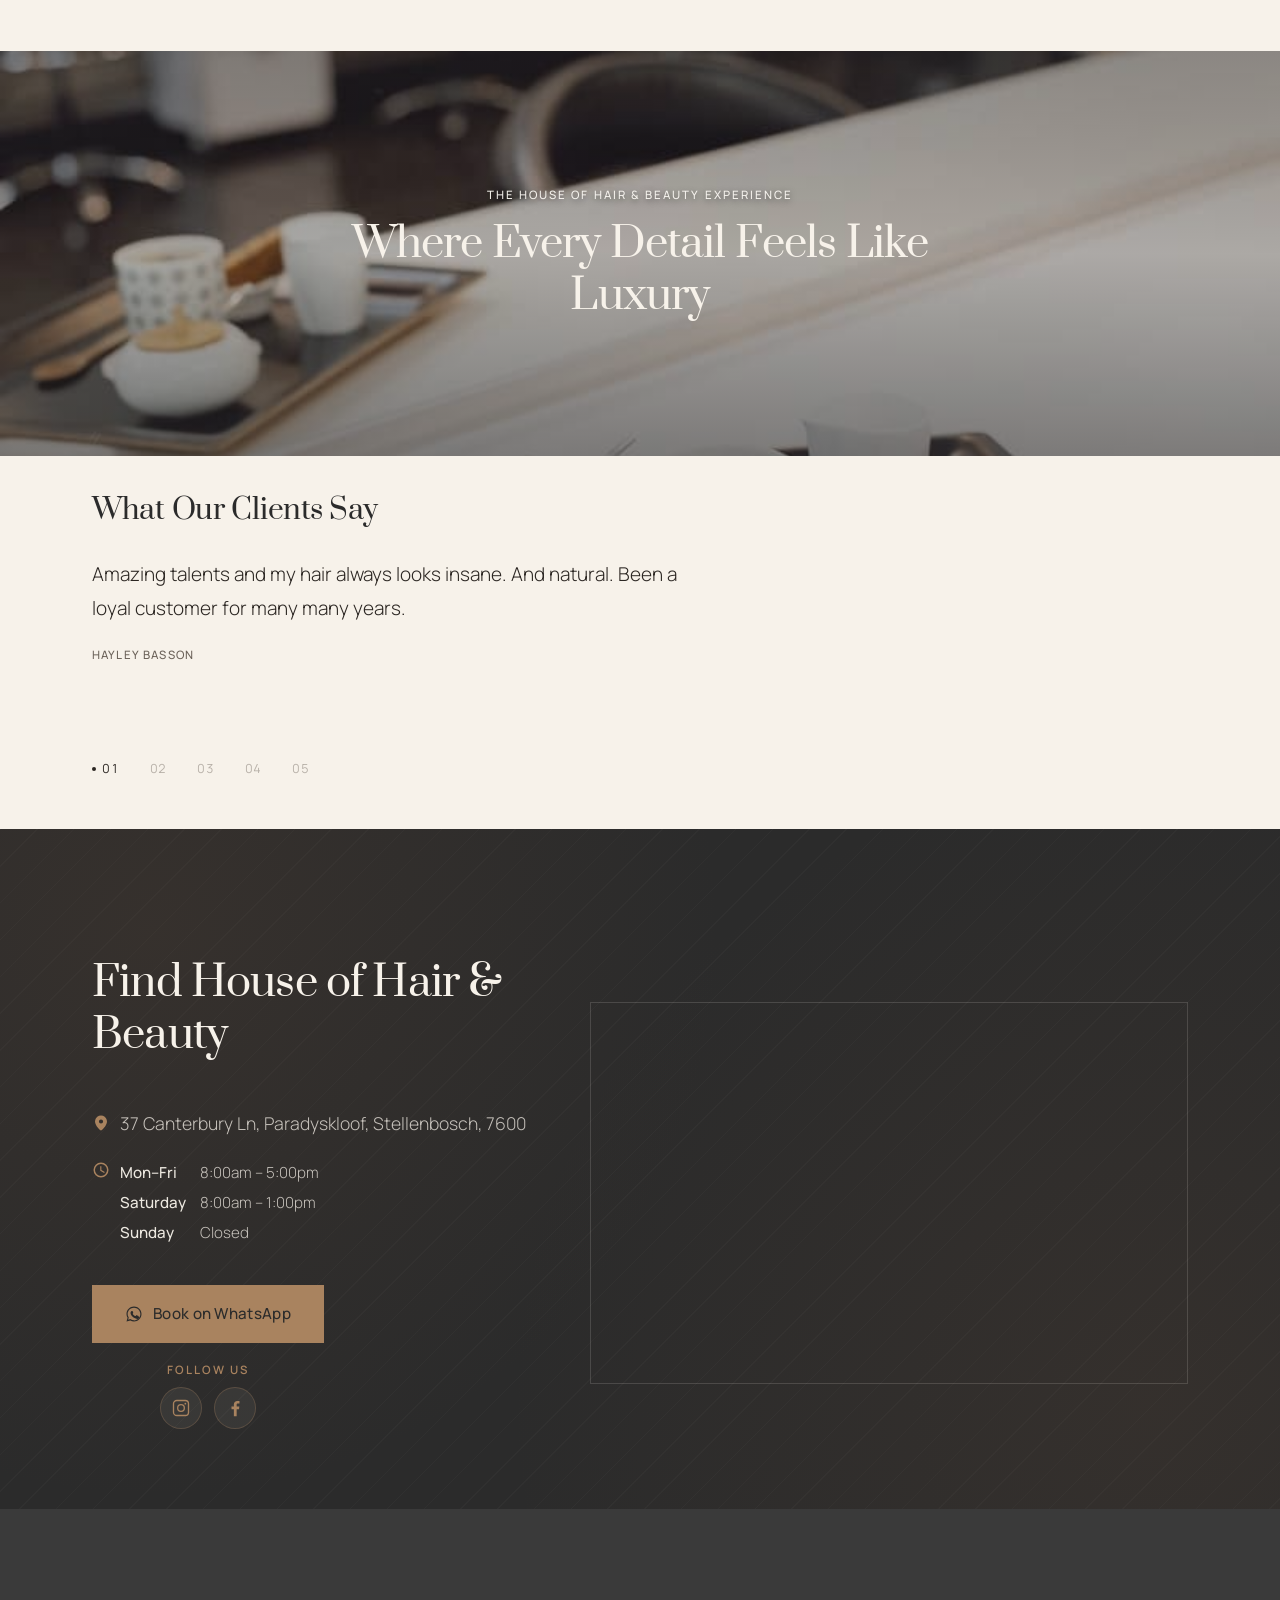
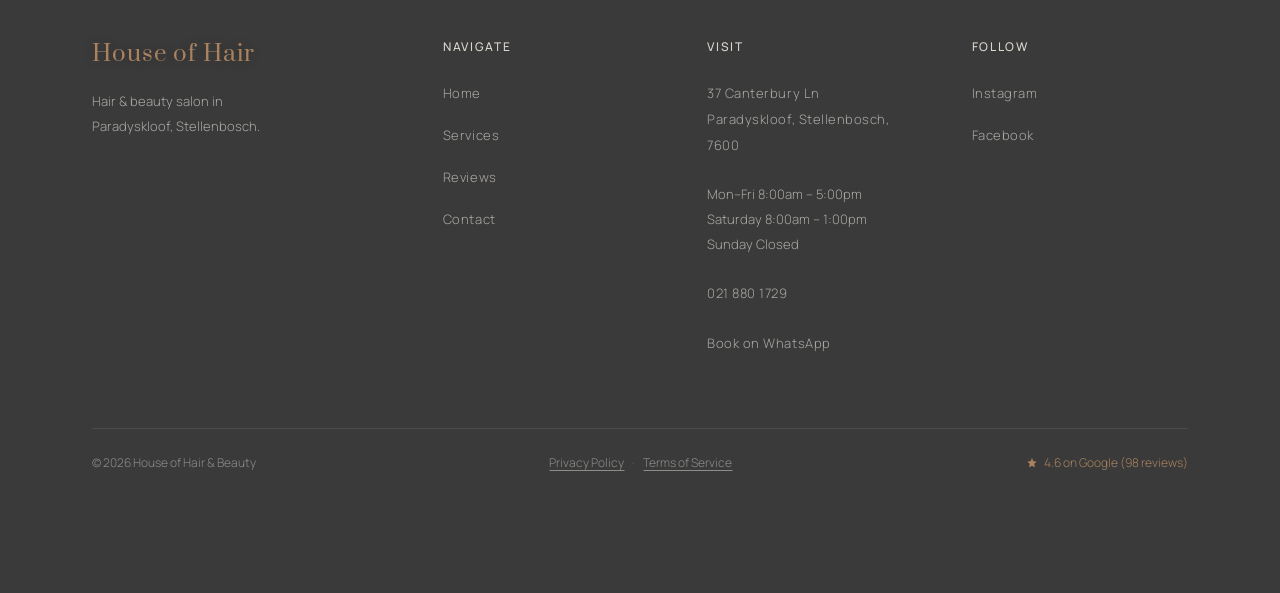
==== commit 62bbe89b: "Swap hero image to new client photo Replace the hero background with the new client-supplied photo (" ====
--- a/index.html
+++ b/index.html
@@ -35,7 +35,7 @@
   <!-- HERO -->
   <section class="hero" id="hero">
     <div class="hero-media" id="hero-media">
-      <img src="images/hero-image.jpg" alt="" role="presentation" width="2048" height="1366" loading="eager" fetchpriority="high">
+      <img src="images/hero-image.jpg" alt="" role="presentation" width="1584" height="672" loading="eager" fetchpriority="high">
       <div class="hero-scrim"></div>
     </div>
     <div class="container">
--- a/style.css
+++ b/style.css
@@ -264,23 +264,10 @@
   justify-self: end;
 }
 
-/* Hidden over the hero (nothing to compete with the hero's own WhatsApp CTA)
-   and revealed once the visitor has scrolled past it — driven by the same
-   body.is-past-hero flag as the mobile floating button, set in script.js.
-   Opacity/pointer-events only, so the hamburger button never shifts. */
+/* Always visible in the header, over the hero included — the primary
+   conversion action must be reachable from any scroll position. */
 .header-actions .btn-small {
-  opacity: 0;
-  pointer-events: none;
-  transition: opacity 0.3s ease, background-color 0.2s ease, color 0.2s ease, border-color 0.2s ease, transform 0.2s ease;
-}
-
-body.is-past-hero .header-actions .btn-small {
-  opacity: 1;
-  pointer-events: auto;
-}
-
-@media (prefers-reduced-motion: reduce) {
-  .header-actions .btn-small { transition: opacity 0.2s ease, background-color 0.2s ease, color 0.2s ease; }
+  transition: background-color 0.2s ease, color 0.2s ease, border-color 0.2s ease, transform 0.2s ease;
 }
 
 .nav-toggle {
@@ -641,25 +628,42 @@
 
 /* ---------- Price list page ---------- */
 
+body.page-services { background: var(--cream); }
+
 .page-head { padding-bottom: var(--sp-8); }
 
 .services-layout {
   display: grid;
-  grid-template-columns: 0.85fr 1.15fr;
+  /* text column first (1.15fr), photo column second (0.85fr) — the photo
+     sits on the right, so `order` puts the DOM's media block into the
+     second track while keeping its narrower proportion. */
+  grid-template-columns: 1.15fr 0.85fr;
   gap: var(--sp-12);
-  align-items: center;
-}
+  /* stretch rather than centre a fixed-ratio box, so the photo fills the
+     full height of the text column beside it instead of leaving whitespace
+     under a shorter image */
+  align-items: stretch;
+}
+
+.services-media { order: 2; }
+.page-head-intro { order: 1; }
 
 .services-media img {
   display: block;
   width: 100%;
-  aspect-ratio: 4 / 5;
+  height: 100%;
+  min-height: 420px;
   object-fit: cover;
+  /* biased down and off-centre onto the stylist/client moment — the shelf
+     edge at the very top of the source photo crops awkwardly at 50/50 */
+  object-position: 60% 65%;
 }
 
 @media (max-width: 780px) {
   .services-layout { grid-template-columns: 1fr; gap: var(--sp-6); }
-  .services-media img { aspect-ratio: 4 / 3; }
+  .services-media { order: 1; }
+  .page-head-intro { order: 2; }
+  .services-media img { height: auto; min-height: 0; aspect-ratio: 4 / 3; }
 }
 
 .page-title {
@@ -690,7 +694,12 @@
   color: var(--ink-muted);
 }
 
-.price-section { padding-top: 0; }
+/* Divider + extra space, not a background tint, separates the intro from
+   the price table below it — the whole page stays one flat cream. */
+.price-section {
+  padding-top: var(--sp-8);
+  border-top: 1px solid var(--border);
+}
 
 /* ---------- Legal pages (Privacy Policy, Terms of Service) ---------- */
 
@@ -760,13 +769,21 @@
   text-transform: uppercase;
   font-weight: 500;
   color: var(--ink);
-  padding-bottom: 2px;
+  padding: 4px 10px 6px 0;
   border-bottom: 1px solid transparent;
-  transition: color 0.2s ease, border-color 0.2s ease;
+  transition: color 0.2s ease, border-color 0.2s ease, background-color 0.2s ease;
 }
 
 .cat-index a:hover,
 .cat-index a:focus-visible { color: var(--black); border-bottom-color: var(--gold); }
+
+/* The category currently in view as the visitor scrolls (tracked in
+   script.js) — a text colour change plus the same underline treatment
+   used on the section headings, no box or fill. */
+.cat-index a.is-active {
+  color: var(--gold-deep);
+  border-bottom-color: var(--gold-deep);
+}
 
 .price-group {
   scroll-margin-top: 112px;
@@ -843,7 +860,7 @@
   flex: 0 0 auto;
   font-family: var(--font-serif);
   font-weight: 500;
-  font-size: 1.05rem;
+  font-size: 1.15rem;
   line-height: 1.3;
   color: var(--black);
   text-align: right;
@@ -925,7 +942,8 @@
   font-weight: 500;
   letter-spacing: 0.18em;
   text-transform: uppercase;
-  color: var(--gold-light);
+  color: #f5f2ed;
+  text-shadow: 0 2px 6px rgba(0, 0, 0, 0.5);
   margin: 0 0 14px;
 }
 
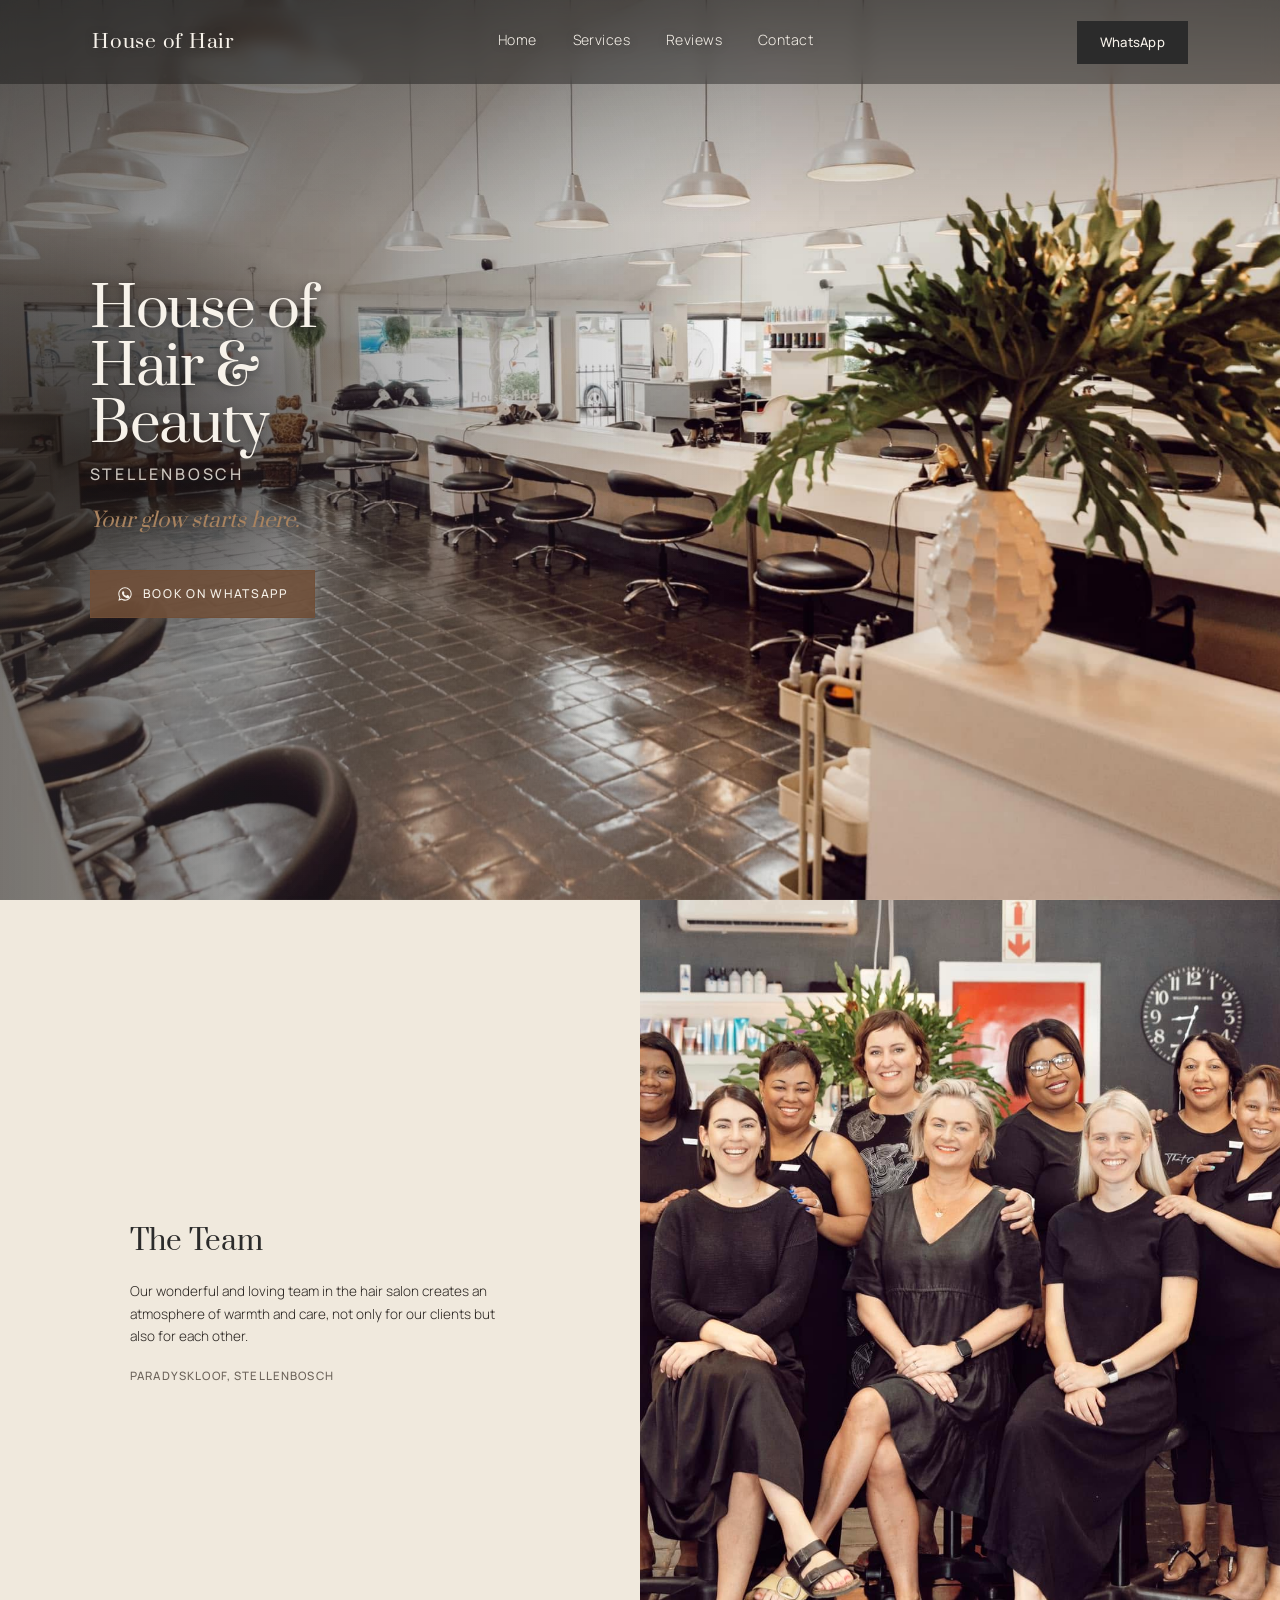
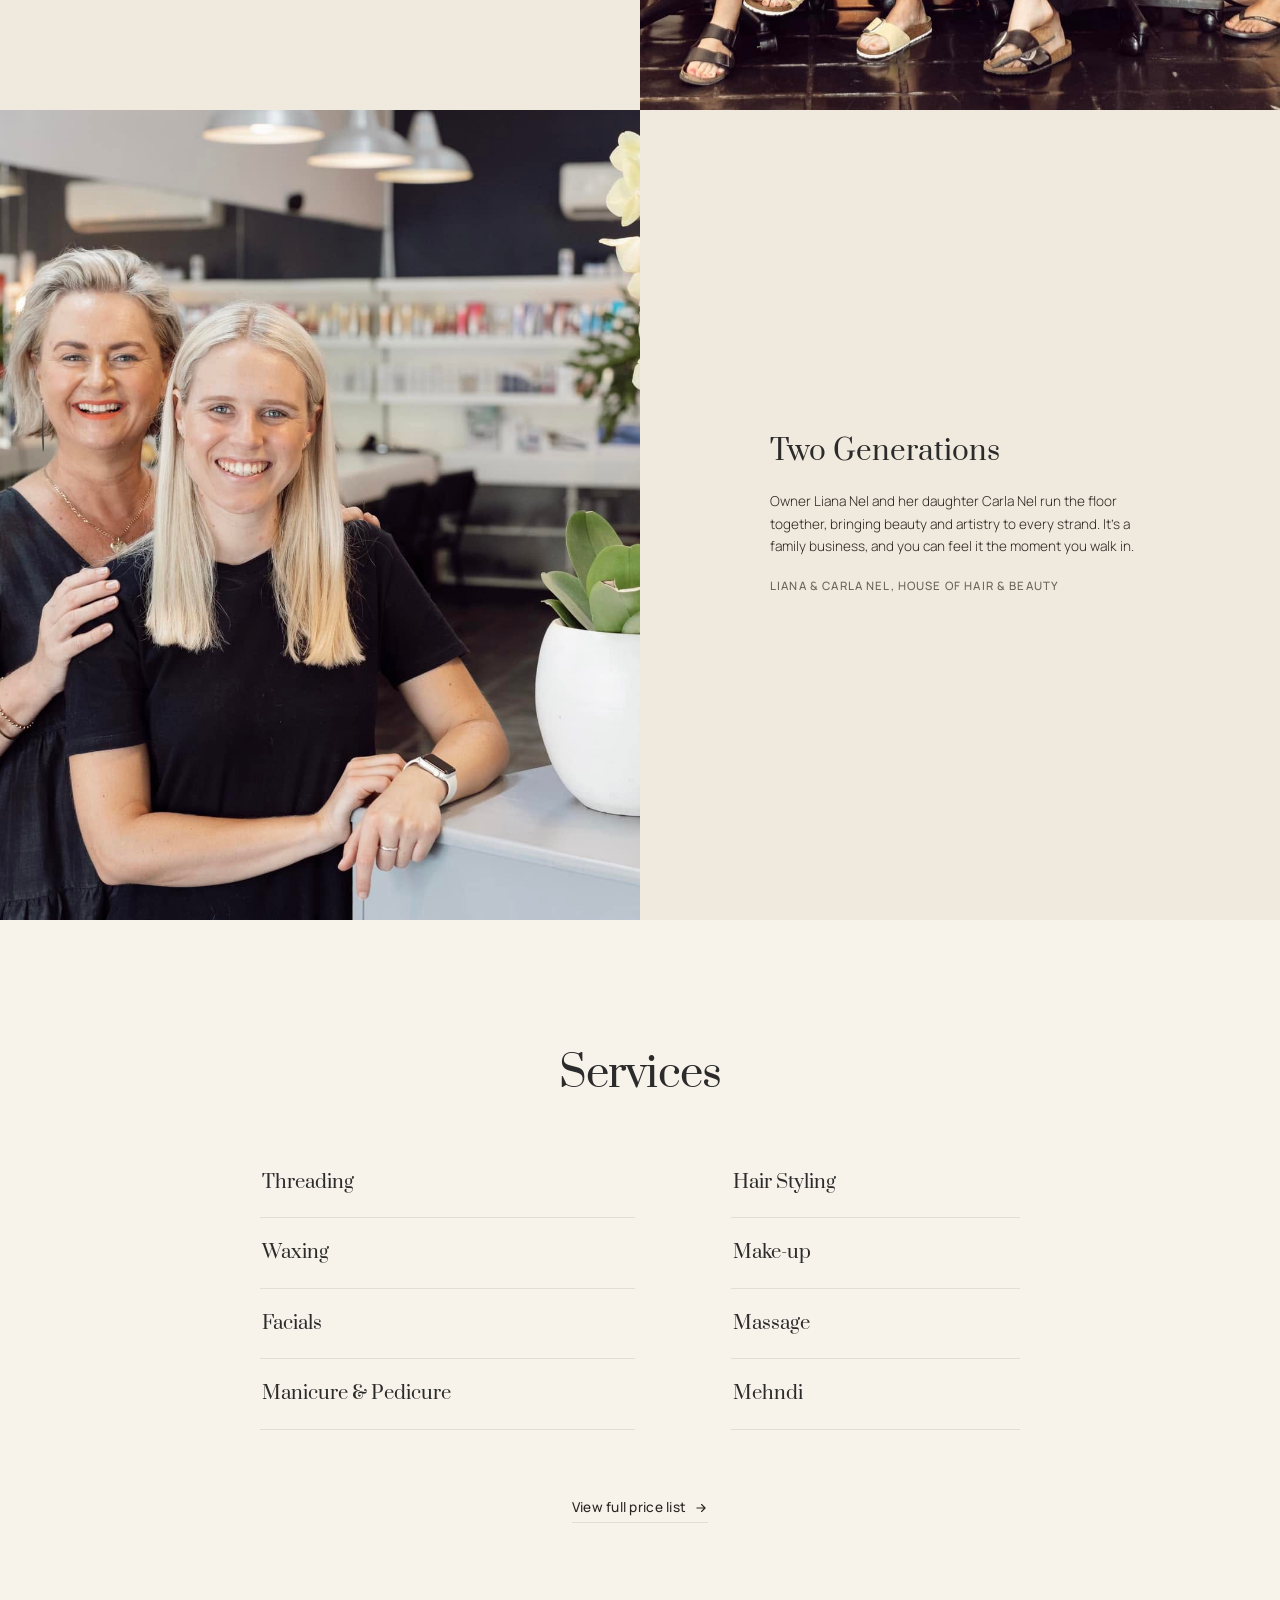
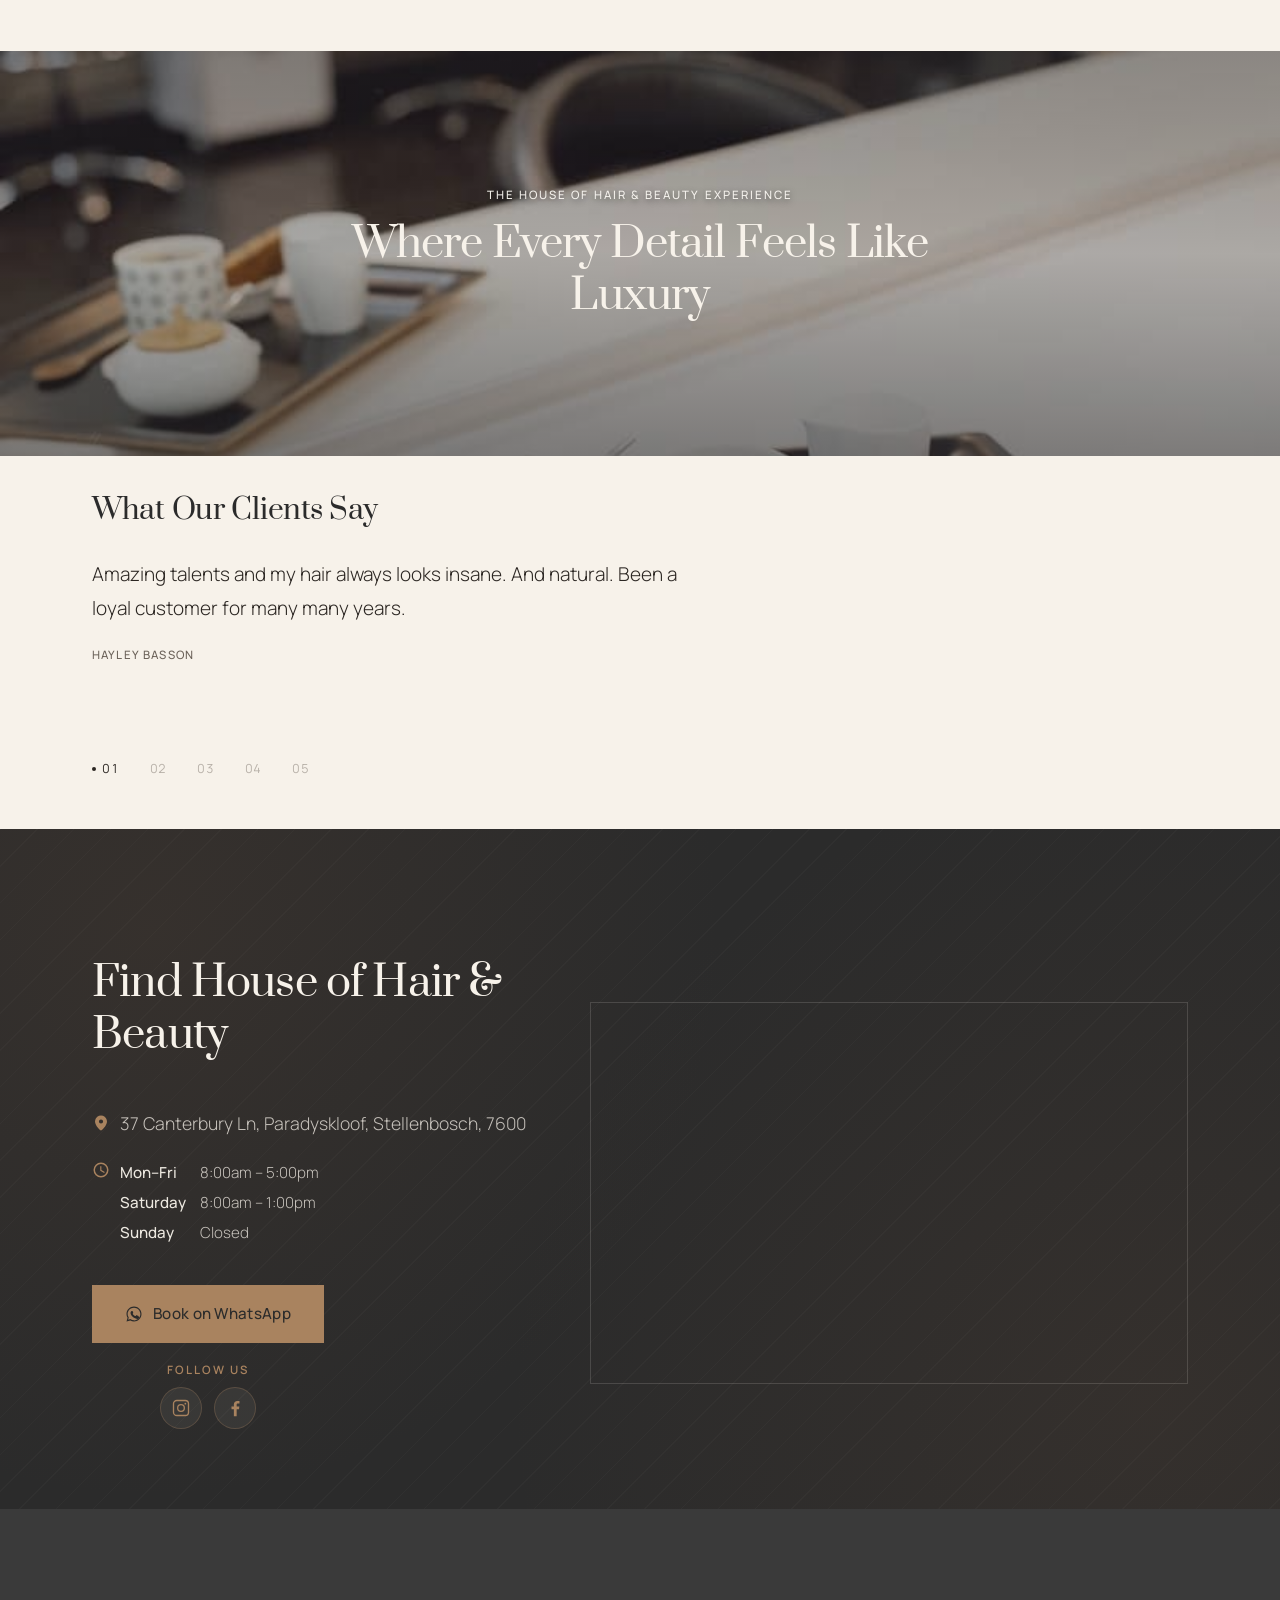
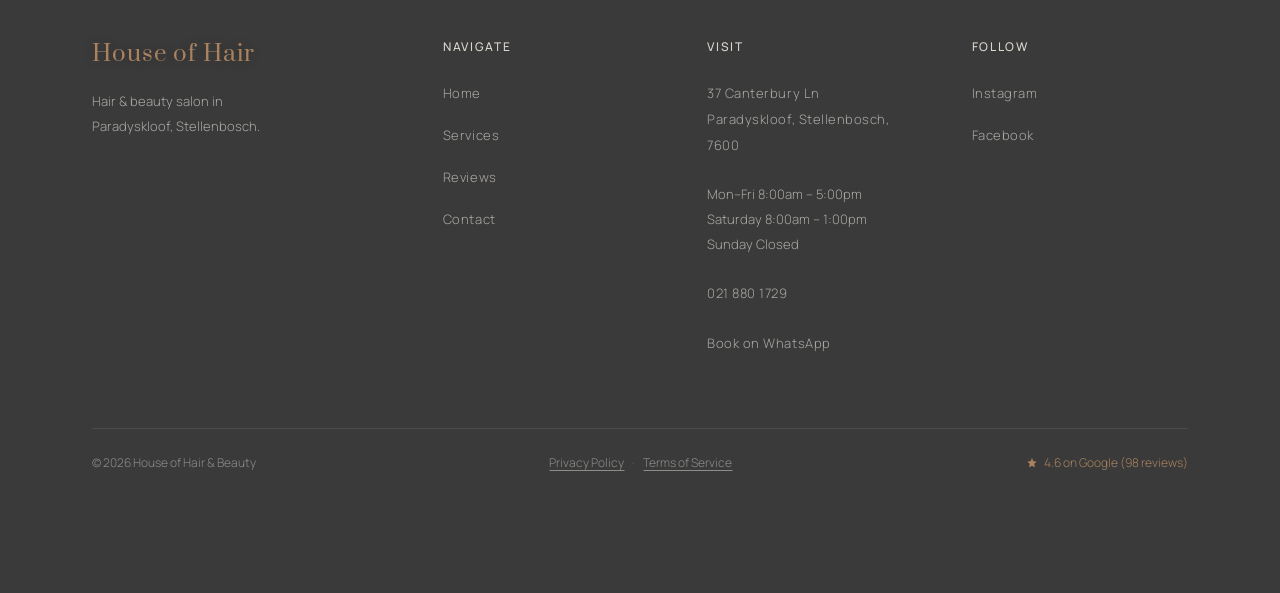
==== commit 25d07a7b: "Restore salon-interior hero photo with frosted nav and always-visible WhatsApp button Swap the hero " ====
--- a/index.html
+++ b/index.html
@@ -35,7 +35,7 @@
   <!-- HERO -->
   <section class="hero" id="hero">
     <div class="hero-media" id="hero-media">
-      <img src="images/hero-image.jpg" alt="" role="presentation" width="1584" height="672" loading="eager" fetchpriority="high">
+      <img src="images/hero-image.jpg" alt="" role="presentation" width="2048" height="1366" loading="eager" fetchpriority="high">
       <div class="hero-scrim"></div>
     </div>
     <div class="container">
--- a/style.css
+++ b/style.css
@@ -164,9 +164,9 @@
   position: absolute;
   inset: 0;
   z-index: -1;
-  /* subtle dark wash + blur so the nav stays legible over a bright hero image,
-     without going as opaque as the scrolled-past-hero treatment below */
-  background-color: rgba(43, 43, 43, 0.35);
+  /* dark frosted wash so the nav stays legible over the busy salon-interior
+     photo behind it */
+  background: rgba(0, 0, 0, 0.35);
   -webkit-backdrop-filter: blur(8px);
   backdrop-filter: blur(8px);
   transition: background-color 0.35s ease, backdrop-filter 0.35s ease;
@@ -183,7 +183,7 @@
 }
 
 @supports not ((backdrop-filter: blur(1px)) or (-webkit-backdrop-filter: blur(1px))) {
-  .site-header::before { background-color: rgba(43, 43, 43, 0.45); }
+  .site-header::before { background-color: rgba(0, 0, 0, 0.45); }
   .site-header.is-scrolled::before { background-color: rgba(247, 242, 234, 0.94); }
 }
 
@@ -265,8 +265,14 @@
 }
 
 /* Always visible in the header, over the hero included — the primary
-   conversion action must be reachable from any scroll position. */
+   conversion action must be reachable from any scroll position.
+   Promoted to its own compositing layer (transform + will-change) so it
+   never gets caught up in the header::before backdrop-filter blur behind
+   it — without this, Chrome/Safari intermittently render the button
+   itself blurred while the fixed header repaints during scroll. */
 .header-actions .btn-small {
+  transform: translateZ(0);
+  will-change: opacity;
   transition: background-color 0.2s ease, color 0.2s ease, border-color 0.2s ease, transform 0.2s ease;
 }
 
@@ -632,40 +638,6 @@
 
 .page-head { padding-bottom: var(--sp-8); }
 
-.services-layout {
-  display: grid;
-  /* text column first (1.15fr), photo column second (0.85fr) — the photo
-     sits on the right, so `order` puts the DOM's media block into the
-     second track while keeping its narrower proportion. */
-  grid-template-columns: 1.15fr 0.85fr;
-  gap: var(--sp-12);
-  /* stretch rather than centre a fixed-ratio box, so the photo fills the
-     full height of the text column beside it instead of leaving whitespace
-     under a shorter image */
-  align-items: stretch;
-}
-
-.services-media { order: 2; }
-.page-head-intro { order: 1; }
-
-.services-media img {
-  display: block;
-  width: 100%;
-  height: 100%;
-  min-height: 420px;
-  object-fit: cover;
-  /* biased down and off-centre onto the stylist/client moment — the shelf
-     edge at the very top of the source photo crops awkwardly at 50/50 */
-  object-position: 60% 65%;
-}
-
-@media (max-width: 780px) {
-  .services-layout { grid-template-columns: 1fr; gap: var(--sp-6); }
-  .services-media { order: 1; }
-  .page-head-intro { order: 2; }
-  .services-media img { height: auto; min-height: 0; aspect-ratio: 4 / 3; }
-}
-
 .page-title {
   font-family: var(--font-serif);
   font-weight: 400;
